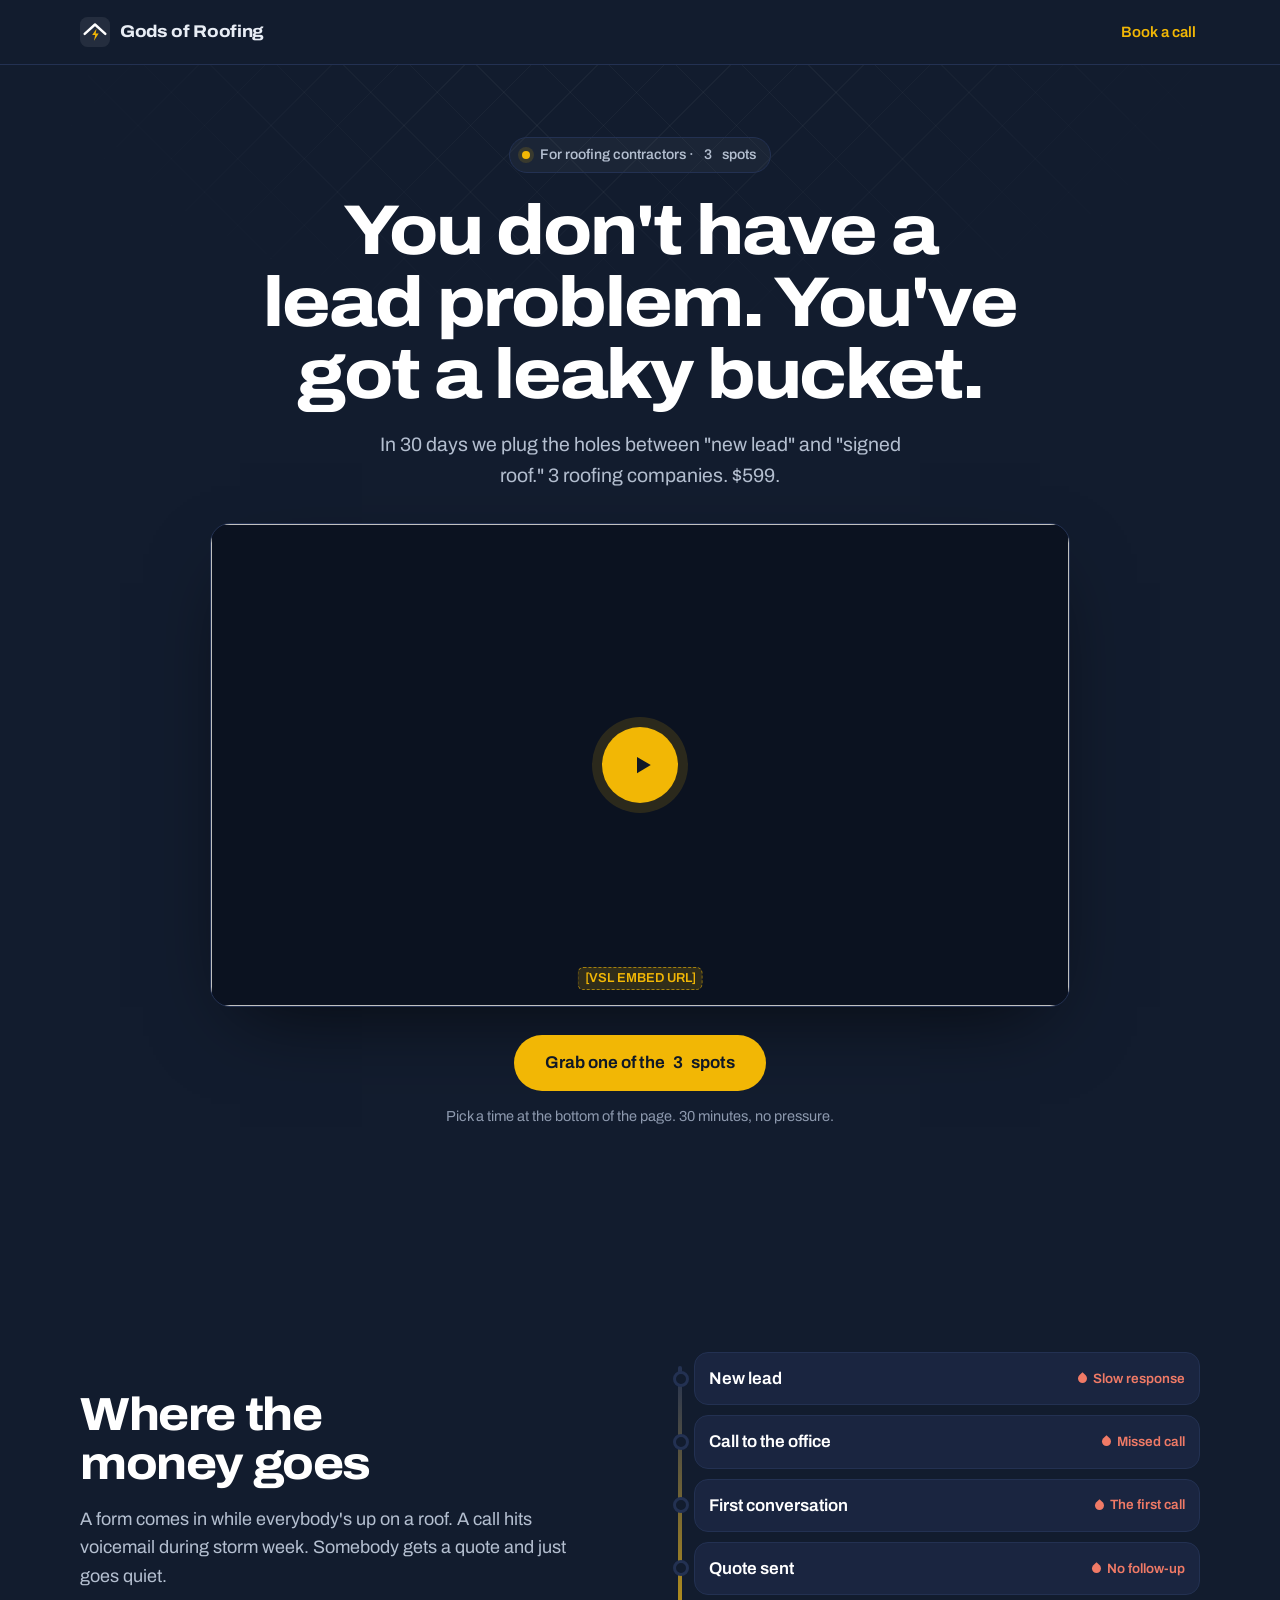
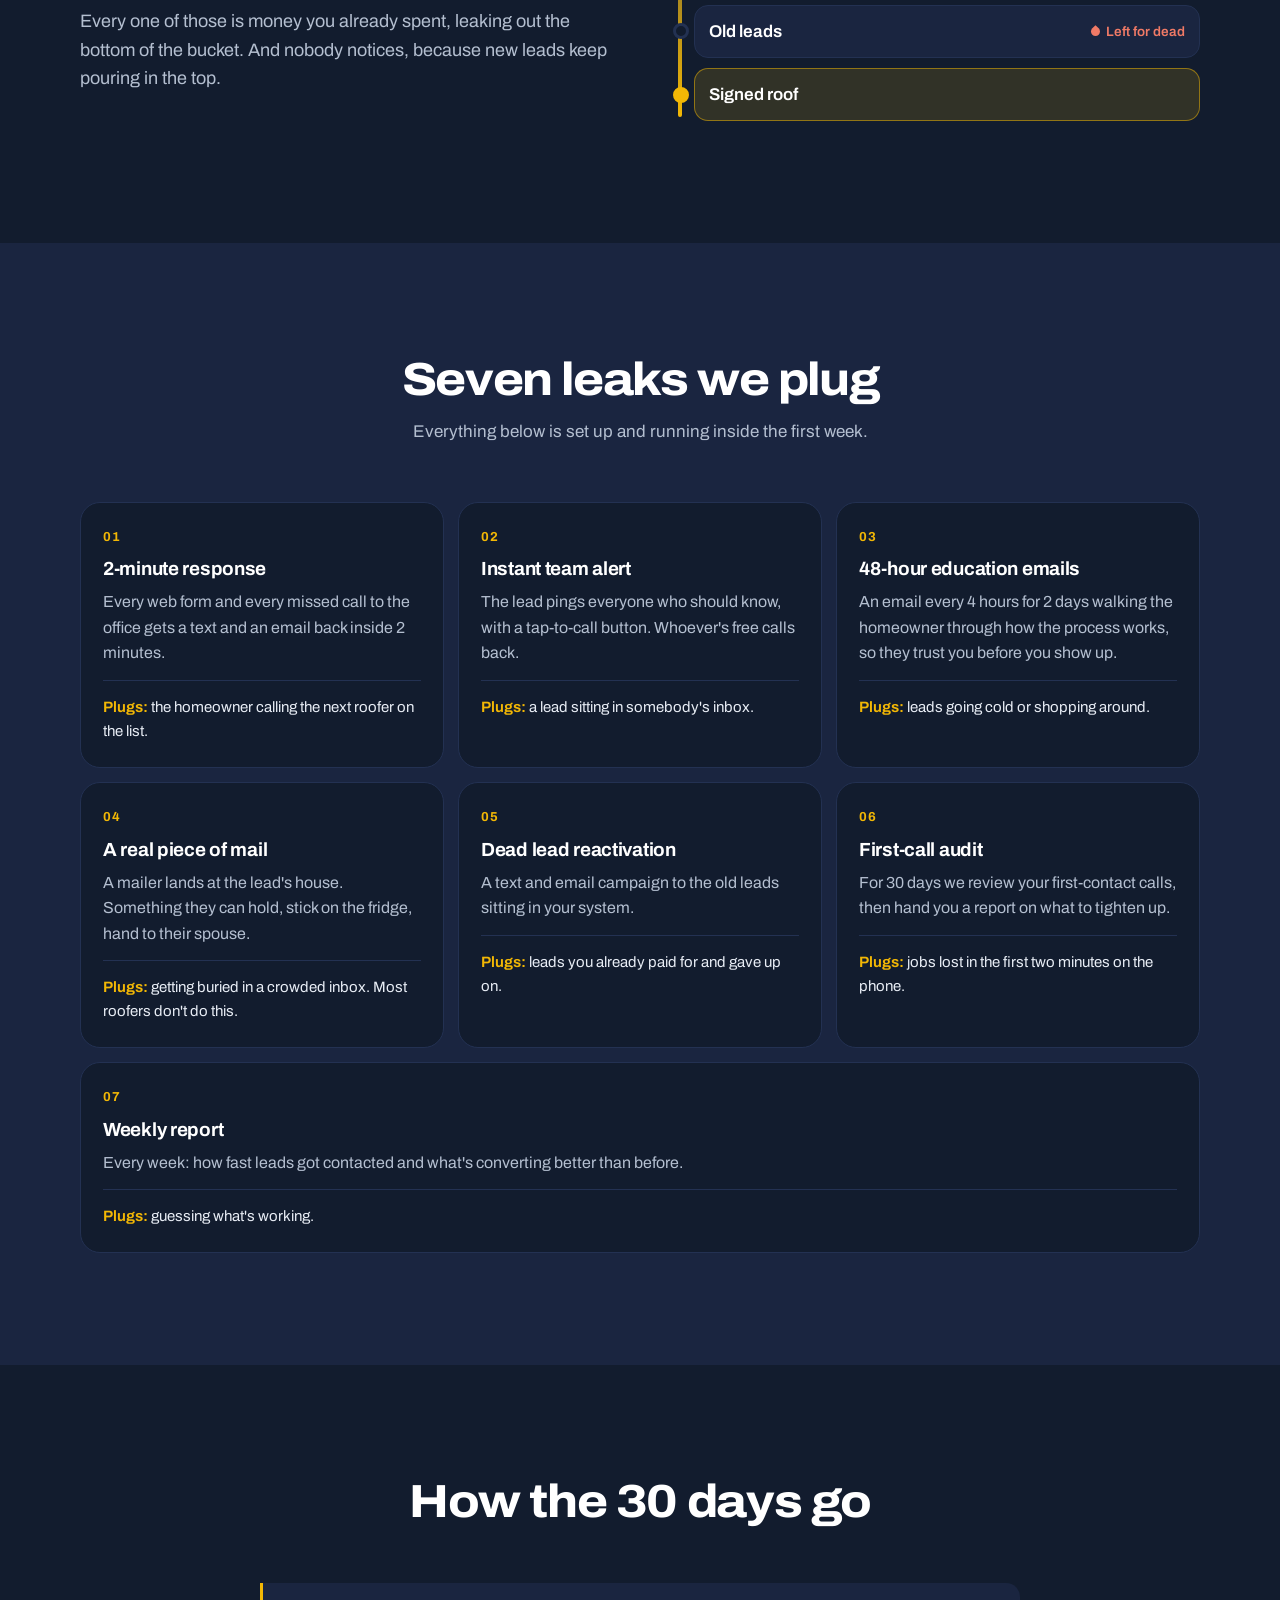
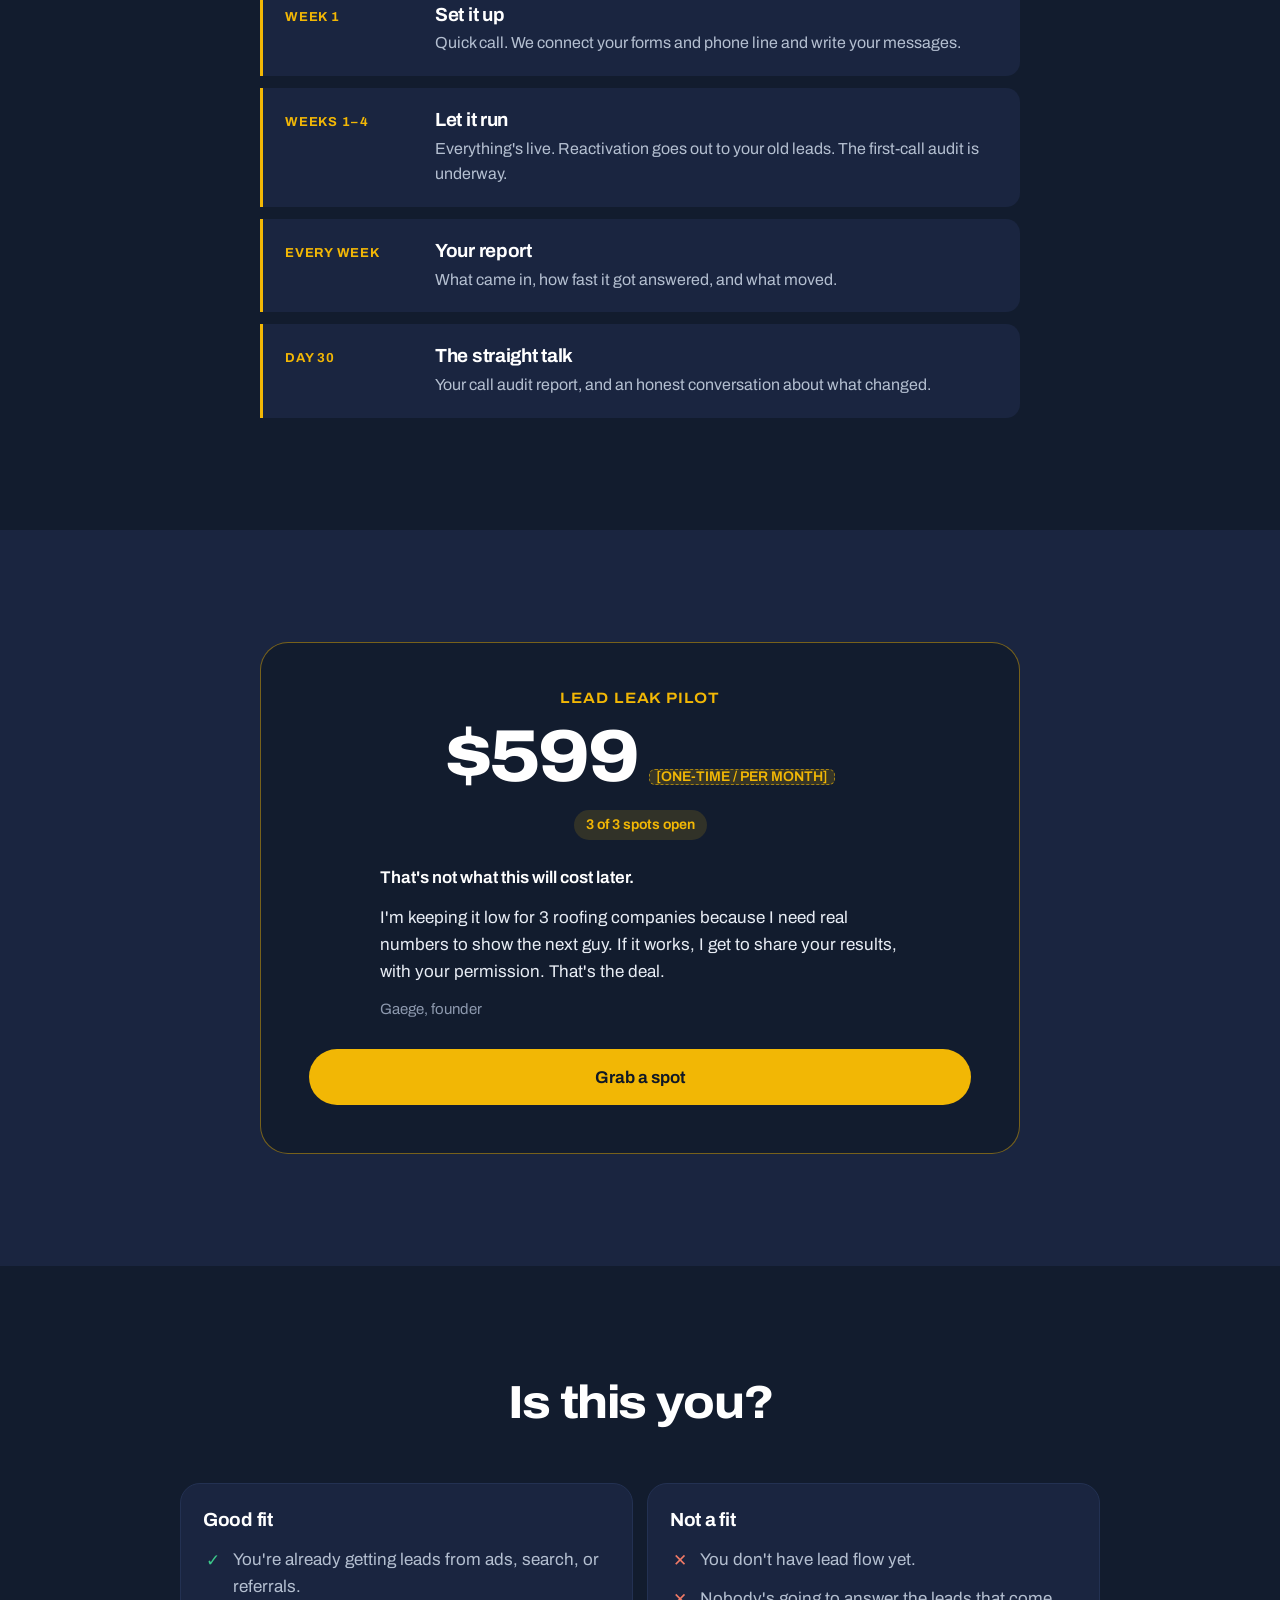
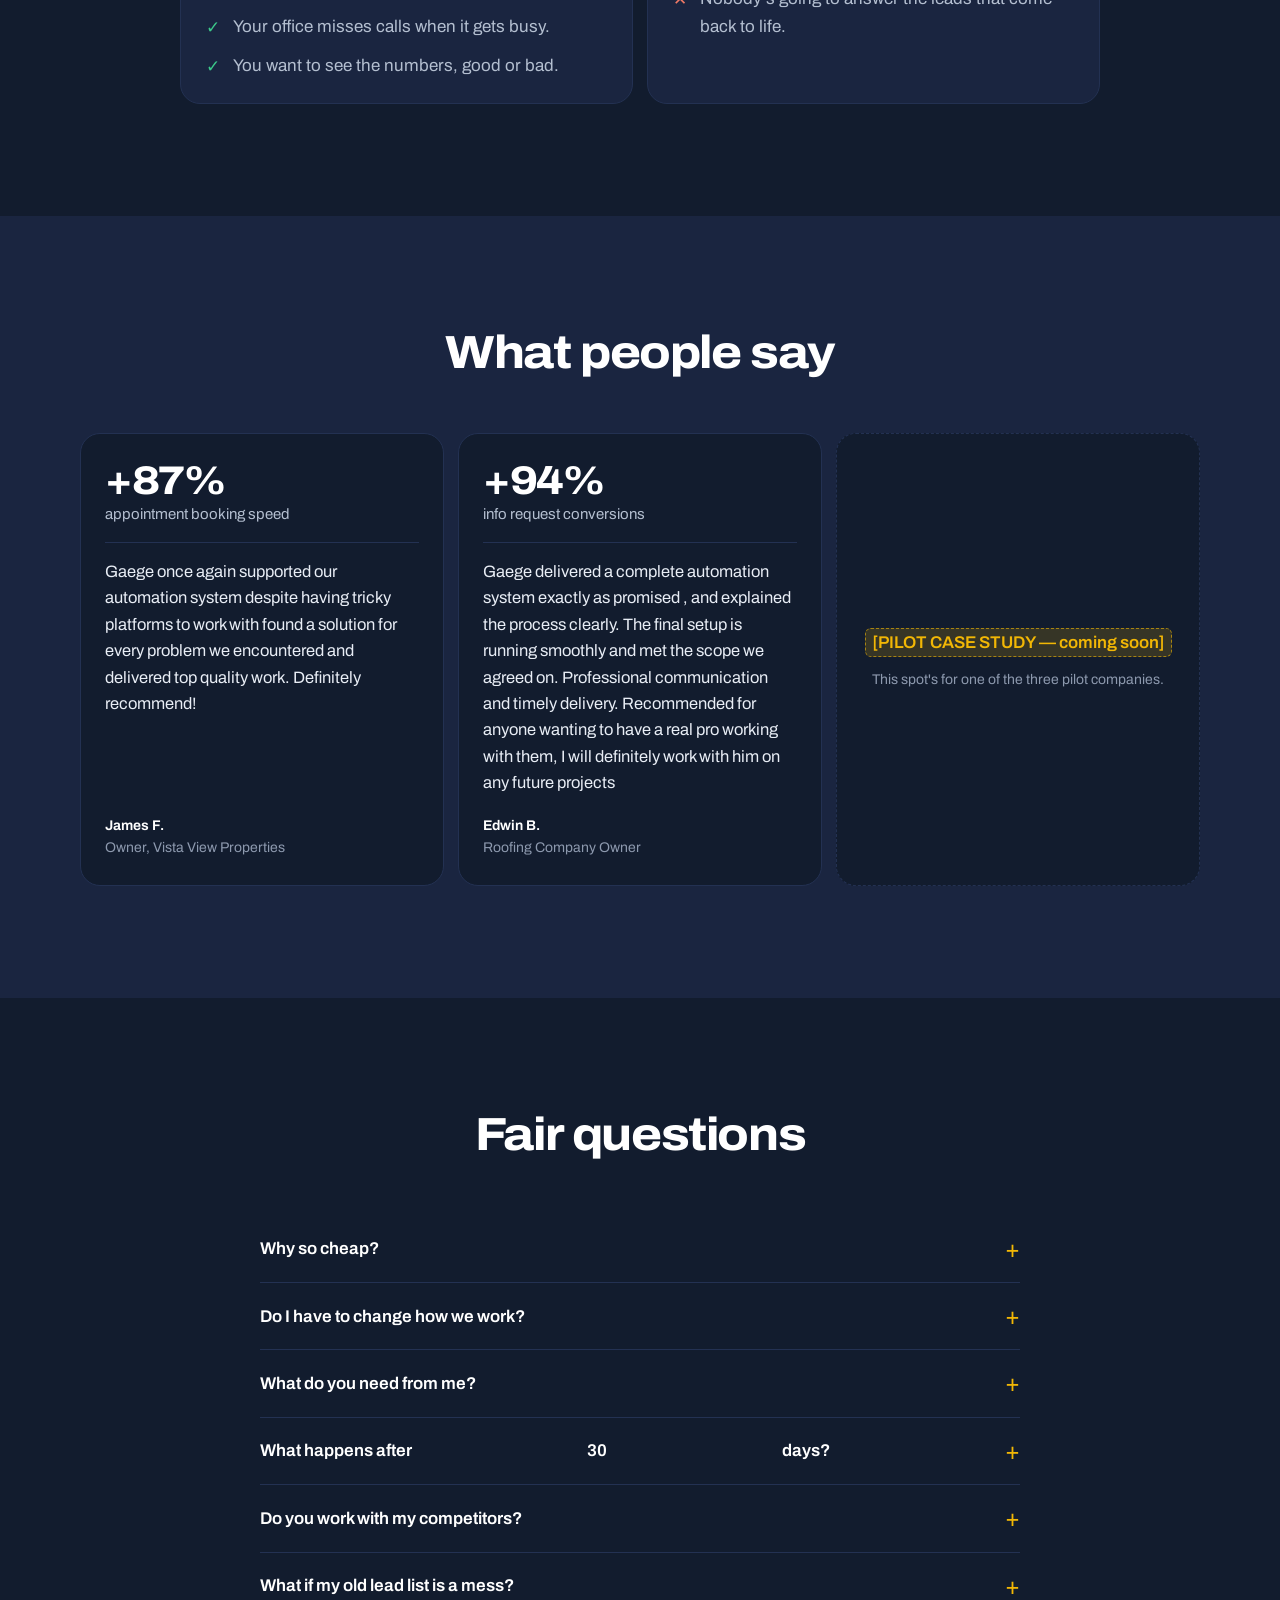
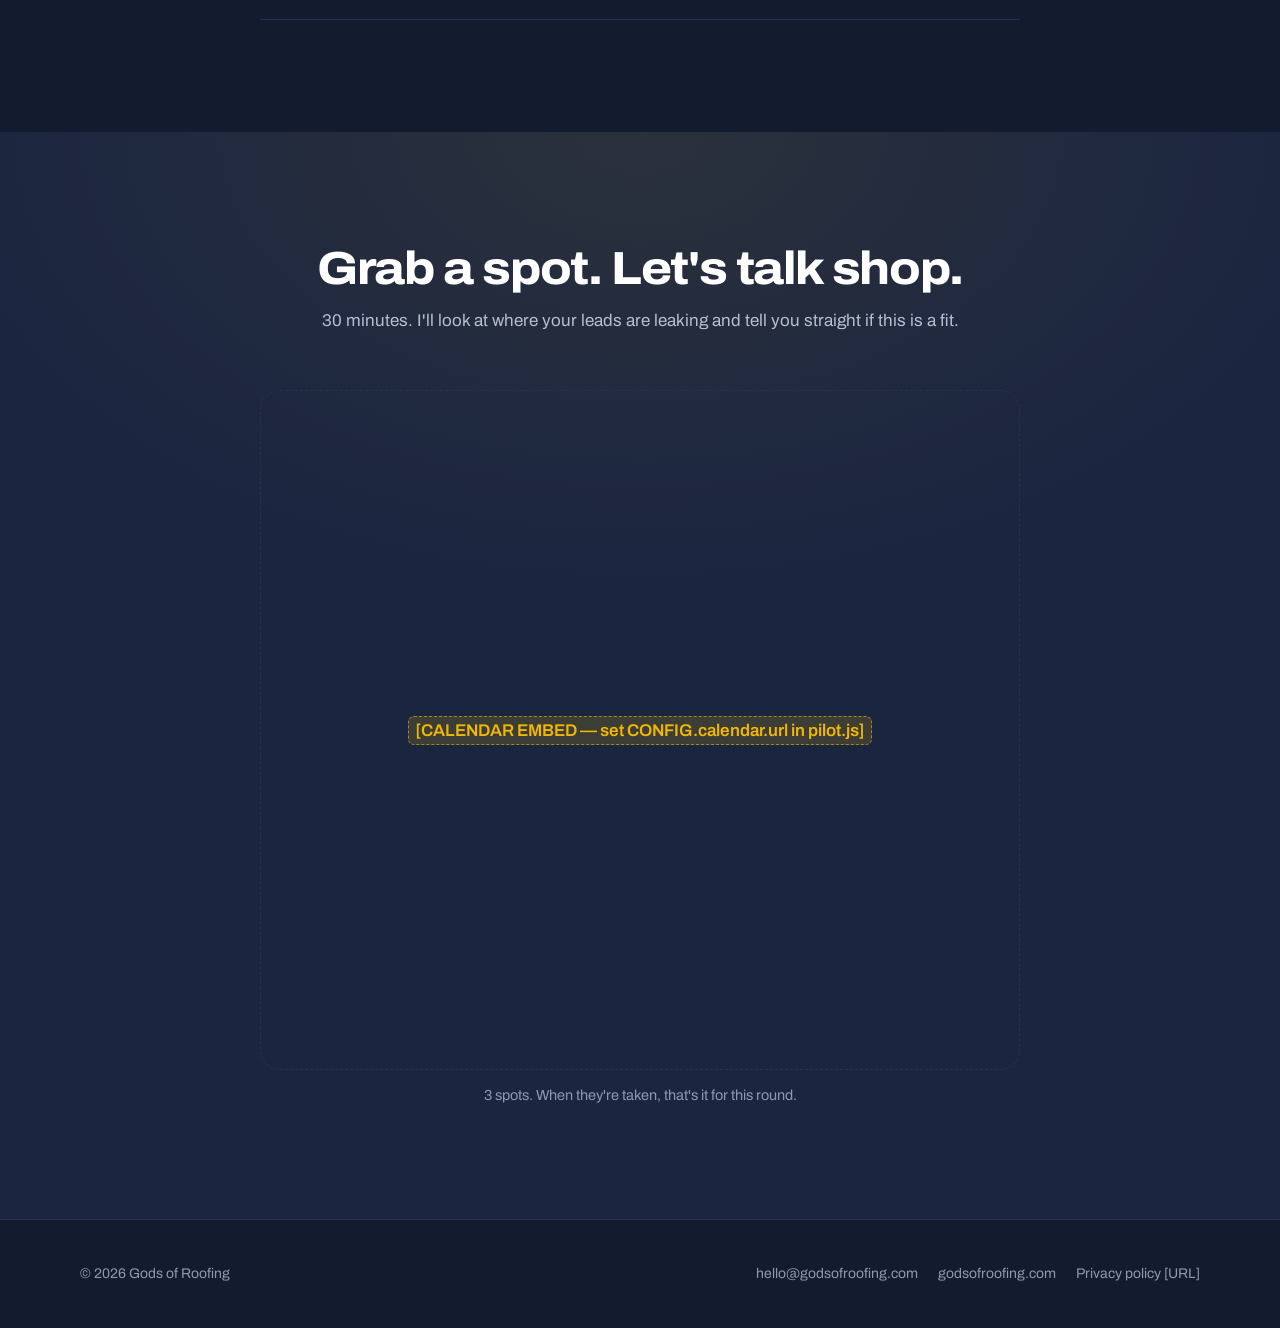
==== pilot/index.html @ d01645a9 "Add About section, hero intro video, and Lead Leak Pilot page - About section between Results and FA" ====
<!doctype html>
<html lang="en">

<head>
    <meta charset="utf-8">
    <meta name="viewport" content="width=device-width, initial-scale=1">

    <!-- ===================================================================
         EDITABLE VALUES live in pilot.js (CONFIG at the top of the file):
         offer name, price, price term, pilot length, spots, VSL, calendar,
         pixel and analytics IDs. Text below is the fallback shown before
         the script runs, so keep it roughly in sync if you change CONFIG.
         The <title> and meta tags can't be set from CONFIG for link
         previews (Facebook reads the raw HTML), so edit them here too.
         =================================================================== -->
    <title>Lead Leak Pilot | Gods of Roofing</title>
    <meta name="description"
        content="A 30-day pilot for three roofing companies: plug the leaks between new lead and signed roof. $599.">
    <!-- Ad landing page: kept out of search results. [CONFIRM noindex] -->
    <meta name="robots" content="noindex, follow">

    <meta property="og:title" content="Lead Leak Pilot | Gods of Roofing">
    <meta property="og:description"
        content="Plug the leaks between new lead and signed roof. Three roofing companies. $599.">
    <meta property="og:type" content="website">
    <meta property="og:url" content="https://godsofroofing.com/pilot/">
    <!-- [OG IMAGE URL] 1200x630, absolute URL -->
    <meta property="og:image" content="https://godsofroofing.com/pilot/og-image.jpg">
    <meta name="theme-color" content="#121C2E">

    <link rel="icon"
        href="data:image/svg+xml,%3Csvg xmlns='http://www.w3.org/2000/svg' viewBox='0 0 32 32'%3E%3Crect width='32' height='32' rx='8' fill='%23121C2E'/%3E%3Cpath d='M5 18 16 8l11 10' fill='none' stroke='%23fff' stroke-width='2.6' stroke-linecap='round' stroke-linejoin='round'/%3E%3Cpath d='M17.6 12.5 13 19.2h3.2l-1.3 6 5-7.6h-3.2z' fill='%23F2B705'/%3E%3C/svg%3E">
    <link rel="preconnect" href="https://fonts.googleapis.com">
    <link rel="preconnect" href="https://fonts.gstatic.com" crossorigin>
    <link href="https://fonts.googleapis.com/css2?family=Archivo:wdth,wght@62..125,100..900&display=swap"
        rel="stylesheet">
    <link rel="stylesheet" href="pilot.css">
    <script src="pilot.js" defer></script>
</head>

<body>
    <a class="skip-link" href="#main">Skip to content</a>

    <header class="topbar">
        <div class="wrap topbar-inner">
            <a class="brand" href="https://godsofroofing.com/" aria-label="Gods of Roofing home">
                <svg class="brand-mark" viewBox="0 0 32 32" aria-hidden="true">
                    <rect width="32" height="32" rx="8" fill="#FFFFFF" fill-opacity="0.08" />
                    <path d="M5 18 16 8l11 10" fill="none" stroke="#FFFFFF" stroke-width="2.6"
                        stroke-linecap="round" stroke-linejoin="round" />
                    <path d="M17.6 12.5 13 19.2h3.2l-1.3 6 5-7.6h-3.2z" fill="#F2B705" />
                </svg>
                <span>Gods of Roofing</span>
            </a>
            <a class="topbar-cta" href="#book" data-scroll-book>Book a call</a>
        </div>
    </header>

    <main id="main">

        <!-- ============ 1. HERO ============ -->
        <section class="hero">
            <div class="wrap hero-inner">
                <p class="eyebrow"><span class="dot" aria-hidden="true"></span>For roofing contractors · <span
                        data-cfg="spots">3</span> spots</p>

                <h1>You don't have a lead problem. You've got a leaky bucket.</h1>
                <!-- Alternate headlines:
                     <h1>Stop paying for leads that slip out the bottom.</h1>
                     <h1>Plug the leaks before you buy more leads.</h1> -->

                <p class="sub">In <span data-cfg="pilotLength">30</span> days we plug the holes between "new lead" and
                    "signed roof." <span data-cfg="spots">3</span> roofing companies. <span
                        data-cfg="price">$599</span>.</p>

                <!-- VSL: click-to-load. Nothing from the video host downloads until someone presses play.
                     Set CONFIG.vsl.embedUrl and CONFIG.vsl.poster in pilot.js. -->
                <div class="vsl" data-vsl>
                    <button class="vsl-play" type="button" data-vsl-play aria-label="Play the video">
                        <img class="vsl-poster" data-vsl-poster alt="" width="1280" height="720" hidden>
                        <span class="vsl-placeholder ph" data-vsl-missing>[VSL EMBED URL]</span>
                        <span class="vsl-btn" aria-hidden="true">
                            <svg viewBox="0 0 24 24">
                                <path d="M8 5.5v13l11-6.5z" fill="currentColor" />
                            </svg>
                        </span>
                    </button>
                </div>

                <a class="btn btn-primary btn-lg" href="#book" data-scroll-book>Grab one of the <span
                        data-cfg="spots">3</span> spots</a>
                <p class="note">Pick a time at the bottom of the page. 30 minutes, no pressure.</p>
            </div>
        </section>

        <!-- ============ 2. THE LEAK ============ -->
        <section class="section" aria-labelledby="leak-h">
            <div class="wrap leak">
                <div class="leak-copy">
                    <h2 id="leak-h">Where the money goes</h2>
                    <p>A form comes in while everybody's up on a roof. A call hits voicemail during storm week. Somebody
                        gets a quote and just goes quiet.</p>
                    <p>Every one of those is money you already spent, leaking out the bottom of the bucket. And nobody
                        notices, because new leads keep pouring in the top.</p>
                </div>

                <ol class="pipe" aria-label="Where leads leak out between first contact and a signed roof">
                    <li><b>New lead</b><span class="drip">Slow response</span></li>
                    <li><b>Call to the office</b><span class="drip">Missed call</span></li>
                    <li><b>First conversation</b><span class="drip">The first call</span></li>
                    <li><b>Quote sent</b><span class="drip">No follow-up</span></li>
                    <li><b>Old leads</b><span class="drip">Left for dead</span></li>
                    <li class="pipe-end"><b>Signed roof</b></li>
                </ol>
            </div>
        </section>

        <!-- ============ 3. WHAT'S INCLUDED ============ -->
        <section class="section section-alt" aria-labelledby="inc-h">
            <div class="wrap">
                <header class="head">
                    <h2 id="inc-h">Seven leaks we plug</h2>
                    <p>Everything below is set up and running inside the first week.</p>
                </header>

                <ul class="cards">
                    <li class="card">
                        <span class="card-num">01</span>
                        <h3>2-minute response</h3>
                        <p>Every web form and every missed call to the office gets a text and an email back inside 2
                            minutes.</p>
                        <p class="plug"><span>Plugs:</span> the homeowner calling the next roofer on the list.</p>
                    </li>
                    <li class="card">
                        <span class="card-num">02</span>
                        <h3>Instant team alert</h3>
                        <p>The lead pings everyone who should know, with a tap-to-call button. Whoever's free calls
                            back.</p>
                        <p class="plug"><span>Plugs:</span> a lead sitting in somebody's inbox.</p>
                    </li>
                    <li class="card">
                        <span class="card-num">03</span>
                        <h3>48-hour education emails</h3>
                        <p>An email every 4 hours for 2 days walking the homeowner through how the process works, so
                            they trust you before you show up.</p>
                        <p class="plug"><span>Plugs:</span> leads going cold or shopping around.</p>
                    </li>
                    <li class="card">
                        <span class="card-num">04</span>
                        <h3>A real piece of mail</h3>
                        <p>A mailer lands at the lead's house. Something they can hold, stick on the fridge, hand to
                            their spouse.</p>
                        <p class="plug"><span>Plugs:</span> getting buried in a crowded inbox. Most roofers don't do
                            this.</p>
                    </li>
                    <li class="card">
                        <span class="card-num">05</span>
                        <h3>Dead lead reactivation</h3>
                        <p>A text and email campaign to the old leads sitting in your system.</p>
                        <p class="plug"><span>Plugs:</span> leads you already paid for and gave up on.</p>
                    </li>
                    <li class="card">
                        <span class="card-num">06</span>
                        <h3>First-call audit</h3>
                        <p>For 30 days we review your first-contact calls, then hand you a report on what to tighten
                            up.</p>
                        <p class="plug"><span>Plugs:</span> jobs lost in the first two minutes on the phone.</p>
                    </li>
                    <li class="card">
                        <span class="card-num">07</span>
                        <h3>Weekly report</h3>
                        <p>Every week: how fast leads got contacted and what's converting better than before.</p>
                        <p class="plug"><span>Plugs:</span> guessing what's working.</p>
                    </li>
                </ul>
            </div>
        </section>

        <!-- ============ 4. HOW IT WORKS ============ -->
        <!-- [CONFIRM or adjust these steps] -->
        <section class="section" aria-labelledby="how-h">
            <div class="wrap narrow">
                <header class="head">
                    <h2 id="how-h">How the <span data-cfg="pilotLength">30</span> days go</h2>
                </header>
                <ol class="timeline">
                    <li>
                        <span class="when">Week 1</span>
                        <div>
                            <h3>Set it up</h3>
                            <p>Quick call. We connect your forms and phone line and write your messages.</p>
                        </div>
                    </li>
                    <li>
                        <span class="when">Weeks 1–4</span>
                        <div>
                            <h3>Let it run</h3>
                            <p>Everything's live. Reactivation goes out to your old leads. The first-call audit is
                                underway.</p>
                        </div>
                    </li>
                    <li>
                        <span class="when">Every week</span>
                        <div>
                            <h3>Your report</h3>
                            <p>What came in, how fast it got answered, and what moved.</p>
                        </div>
                    </li>
                    <li>
                        <span class="when">Day <span data-cfg="pilotLength">30</span></span>
                        <div>
                            <h3>The straight talk</h3>
                            <p>Your call audit report, and an honest conversation about what changed.</p>
                        </div>
                    </li>
                </ol>
            </div>
        </section>

        <!-- ============ 5. PRICE ============ -->
        <section class="section section-alt" aria-labelledby="price-h">
            <div class="wrap narrow">
                <div class="price-card">
                    <h2 id="price-h" class="price-label" data-cfg="offerName">Lead Leak Pilot</h2>
                    <p class="price"><span data-cfg="price">$599</span> <span class="price-term ph"
                            data-cfg="priceTerm">[ONE-TIME / PER MONTH]</span></p>
                    <p class="spots"><span data-cfg="spotsRemaining">3</span> of <span data-cfg="spots">3</span> spots
                        open</p>
                    <div class="price-copy">
                        <p>That's not what this will cost later.</p>
                        <p>I'm keeping it low for <span data-cfg="spots">3</span> roofing companies because I need real
                            numbers to show the next guy. If it works, I get to share your results, with your
                            permission. That's the deal.</p>
                        <p class="sig">Gaege, founder</p>
                    </div>
                    <a class="btn btn-primary btn-lg btn-block" href="#book" data-scroll-book>Grab a spot</a>
                </div>
            </div>
        </section>

        <!-- ============ 6. FIT ============ -->
        <section class="section" aria-labelledby="fit-h">
            <div class="wrap">
                <header class="head">
                    <h2 id="fit-h">Is this you?</h2>
                </header>
                <div class="fit">
                    <div class="fit-col fit-yes">
                        <h3>Good fit</h3>
                        <ul>
                            <li>You're already getting leads from ads, search, or referrals.</li>
                            <li>Your office misses calls when it gets busy.</li>
                            <li>You want to see the numbers, good or bad.</li>
                        </ul>
                    </div>
                    <div class="fit-col fit-no">
                        <h3>Not a fit</h3>
                        <ul>
                            <li>You don't have lead flow yet.</li>
                            <li>Nobody's going to answer the leads that come back to life.</li>
                        </ul>
                    </div>
                </div>
            </div>
        </section>

        <!-- ============ 7. PROOF ============ -->
        <!-- Testimonials copied word for word from godsofroofing.com. Don't edit the wording. -->
        <section class="section section-alt" aria-labelledby="proof-h">
            <div class="wrap">
                <header class="head">
                    <h2 id="proof-h">What people say</h2>
                </header>
                <div class="proof">
                    <figure class="quote">
                        <p class="quote-stat"><b>+87%</b> appointment booking speed</p>
                        <blockquote>Gaege once again supported our automation system despite having tricky platforms
                            to work with found a solution for every problem we encountered and delivered top quality
                            work. Definitely recommend!</blockquote>
                        <figcaption><b>James F.</b> Owner, Vista View Properties</figcaption>
                    </figure>
                    <figure class="quote">
                        <p class="quote-stat"><b>+94%</b> info request conversions</p>
                        <blockquote>Gaege delivered a complete automation system exactly as promised , and explained
                            the process clearly. The final setup is running smoothly and met the scope we agreed on.
                            Professional communication and timely delivery. Recommended for anyone wanting to have a
                            real pro working with them, I will definitely work with him on any future projects
                        </blockquote>
                        <figcaption><b>Edwin B.</b> Roofing Company Owner</figcaption>
                    </figure>
                    <figure class="quote quote-empty">
                        <p class="ph">[PILOT CASE STUDY — coming soon]</p>
                        <p class="quote-empty-note">This spot's for one of the three pilot companies.</p>
                    </figure>
                </div>
            </div>
        </section>

        <!-- ============ 8. GUARANTEE ============ -->
        <!-- [GUARANTEE — Gaege to decide whether to offer one, e.g. a refund condition.
             Uncomment once confirmed.]
        <section class="section" aria-labelledby="guarantee-h">
            <div class="wrap narrow">
                <div class="guarantee">
                    <h2 id="guarantee-h">[GUARANTEE HEADLINE]</h2>
                    <p>[GUARANTEE TERMS]</p>
                </div>
            </div>
        </section>
        -->

        <!-- ============ 9. FAQ ============ -->
        <section class="section" aria-labelledby="faq-h">
            <div class="wrap narrow">
                <header class="head">
                    <h2 id="faq-h">Fair questions</h2>
                </header>
                <div class="faq">
                    <details name="faq">
                        <summary>Why so cheap?</summary>
                        <p>Because I'm building case studies. <span data-cfg="price">$599</span> covers the setup. In
                            exchange, I get to share your results, with your permission, so the next roofer can see
                            real numbers instead of promises.</p>
                    </details>
                    <details name="faq">
                        <summary>Do I have to change how we work?</summary>
                        <p>No. Your team just answers the leads that show up.</p>
                    </details>
                    <details name="faq">
                        <summary>What do you need from me?</summary>
                        <p>Access to your web forms and phone setup, a list of your past leads, and someone who'll
                            answer the leads that get booked. <span class="ph">[CONFIRM]</span></p>
                    </details>
                    <details name="faq">
                        <summary>What happens after <span data-cfg="pilotLength">30</span> days?</summary>
                        <p class="ph">[CONFIRM: keep going at regular pricing, or walk away with everything learned.]
                        </p>
                    </details>
                    <details name="faq">
                        <summary>Do you work with my competitors?</summary>
                        <p>Spots are limited per area, so I'm not working both sides of the same street. <span
                                class="ph">[CONFIRM]</span></p>
                    </details>
                    <details name="faq">
                        <summary>What if my old lead list is a mess?</summary>
                        <p>That's normal. We'll clean it up.</p>
                    </details>
                </div>
            </div>
        </section>

        <!-- ============ 10. BOOKING ============ -->
        <section class="section section-book" id="book" aria-labelledby="book-h">
            <div class="wrap narrow">
                <header class="head">
                    <h2 id="book-h">Grab a spot. Let's talk shop.</h2>
                    <p>30 minutes. I'll look at where your leads are leaking and tell you straight if this is a fit.</p>
                </header>

                <!-- Calendar loads when this area gets close to the screen. Set CONFIG.calendar in pilot.js. -->
                <div class="calendar" data-calendar>
                    <p class="calendar-placeholder ph" data-calendar-missing>[CALENDAR EMBED — set CONFIG.calendar.url
                        in pilot.js]</p>
                </div>
                <p class="calendar-fallback">Calendar not loading? <a data-calendar-link href="#" target="_blank"
                        rel="noopener">Open it in a new tab</a> or email <a
                        href="mailto:hello@godsofroofing.com">hello@godsofroofing.com</a>.</p>

                <p class="note note-center"><span data-cfg="spots">3</span> spots. When they're taken, that's it for
                    this round.</p>
            </div>
        </section>
    </main>

    <!-- ============ 11. FOOTER ============ -->
    <footer class="footer">
        <div class="wrap footer-inner">
            <p>&copy; <span data-year>2026</span> Gods of Roofing</p>
            <nav aria-label="Footer">
                <a href="mailto:hello@godsofroofing.com">hello@godsofroofing.com</a>
                <a href="https://godsofroofing.com/">godsofroofing.com</a>
                <a href="#" data-privacy-link>Privacy policy</a>
            </nav>
        </div>
    </footer>

    <!-- Sticky CTA (phones only). Hides once the calendar is on screen. -->
    <div class="sticky-cta" data-sticky-cta>
        <a class="btn btn-primary btn-block" href="#book" data-scroll-book>Grab a spot · <span
                data-cfg="price">$599</span></a>
    </div>
</body>

</html>
---- pilot/pilot.css ----
/* =========================================================
   Gods of Roofing — Lead Leak Pilot landing page
   Mobile-first. Same tokens, type and gold accent as the main site,
   on a dark navy base.
   ========================================================= */

:root {
    --storm: #121C2E;
    /* page base */
    --storm-2: #1A2540;
    /* raised surfaces */
    --storm-3: #233152;
    /* borders on dark */
    --text: #E8EDF5;
    /* body text on dark */
    --text-2: #B4BFD0;
    /* secondary text on dark */
    --muted: #8D99AE;
    --white: #FFFFFF;
    --ink: #101826;
    --gold: #F2B705;
    --gold-hover: #FFC61A;
    --gold-soft: rgba(242, 183, 5, 0.14);
    --green: #3CC98A;
    --red: #F07A66;
    --focus: #7FB0FF;

    --font: "Archivo", ui-sans-serif, system-ui, -apple-system, "Segoe UI", sans-serif;
    --r-xl: 28px;
    --r-lg: 20px;
    --r-md: 14px;
    --wrap: 1120px;
    --section-y: clamp(64px, 10vw, 112px);
    --sticky-h: 76px;
}

*,
*::before,
*::after {
    box-sizing: border-box;
}

* {
    margin: 0;
}

html {
    scroll-behavior: smooth;
    -webkit-text-size-adjust: 100%;
}

body {
    background: var(--storm);
    color: var(--text);
    font-family: var(--font);
    font-size: 17px;
    line-height: 1.6;
    -webkit-font-smoothing: antialiased;
    /* room for the sticky CTA on phones */
    padding-bottom: var(--sticky-h);
}

img,
svg {
    display: block;
    max-width: 100%;
}

a {
    color: inherit;
}

:focus-visible {
    outline: 3px solid var(--focus);
    outline-offset: 3px;
}

.skip-link {
    position: absolute;
    left: 16px;
    top: -60px;
    z-index: 100;
    padding: 10px 16px;
    border-radius: 10px;
    background: var(--gold);
    color: var(--ink);
    font-weight: 600;
}

.skip-link:focus {
    top: 12px;
}

.visually-hidden {
    position: absolute;
    width: 1px;
    height: 1px;
    overflow: hidden;
    clip: rect(0 0 0 0);
    white-space: nowrap;
}

.wrap {
    width: min(100% - 32px, var(--wrap));
    margin-inline: auto;
}

.narrow {
    max-width: 760px;
}

/* Placeholders: obvious on purpose. Remove the class once real content is in. */
.ph {
    background: rgba(242, 183, 5, 0.16);
    color: var(--gold);
    border: 1px dashed rgba(242, 183, 5, 0.6);
    border-radius: 6px;
    padding: 0 6px;
    font-weight: 600;
}

/* ---------- Buttons ---------- */
.btn {
    display: inline-flex;
    align-items: center;
    justify-content: center;
    gap: 8px;
    min-height: 48px;
    padding: 0 24px;
    border-radius: 999px;
    border: 1px solid transparent;
    font-weight: 650;
    font-size: 16px;
    text-decoration: none;
    text-align: center;
    transition: background-color .18s ease, transform .18s ease;
}

.btn:active {
    transform: translateY(1px);
}

.btn-lg {
    min-height: 56px;
    padding: 0 30px;
    font-size: 17px;
}

.btn-block {
    width: 100%;
}

.btn-primary {
    background: var(--gold);
    color: var(--ink);
}

.btn-primary:hover {
    background: var(--gold-hover);
}

/* ---------- Top bar ---------- */
.topbar {
    border-bottom: 1px solid var(--storm-3);
}

.topbar-inner {
    display: flex;
    align-items: center;
    justify-content: space-between;
    min-height: 64px;
}

.brand {
    display: inline-flex;
    align-items: center;
    gap: 10px;
    font-weight: 750;
    font-stretch: 110%;
    letter-spacing: -0.02em;
    text-decoration: none;
}

.brand-mark {
    width: 30px;
    height: 30px;
}

.topbar-cta {
    display: inline-flex;
    align-items: center;
    min-height: 44px;
    padding: 0 4px;
    color: var(--gold);
    font-weight: 600;
    font-size: 15px;
    text-decoration: none;
}

.topbar-cta:hover {
    text-decoration: underline;
}

/* ---------- Sections ---------- */
.section {
    padding: var(--section-y) 0;
}

.section-alt {
    background: var(--storm-2);
}

.head {
    max-width: 680px;
    margin: 0 auto clamp(32px, 5vw, 56px);
    text-align: center;
}

h1,
h2 {
    font-weight: 760;
    font-stretch: 110%;
    letter-spacing: -0.03em;
    line-height: 1.06;
    text-wrap: balance;
    color: var(--white);
}

h2 {
    font-size: clamp(1.9rem, 5.5vw, 2.9rem);
}

.head p {
    margin-top: 14px;
    color: var(--text-2);
}

h3 {
    font-size: 19px;
    font-weight: 680;
    letter-spacing: -0.015em;
    line-height: 1.25;
    color: var(--white);
}

/* ---------- Hero ---------- */
.hero {
    position: relative;
    padding: clamp(36px, 7vw, 72px) 0 var(--section-y);
    overflow: hidden;
}

.hero::before {
    /* faint roof lines, echoing the main site's hero */
    content: "";
    position: absolute;
    inset: 0 0 auto 0;
    height: 520px;
    background:
        repeating-linear-gradient(135deg, transparent 0 46px, rgba(255, 255, 255, 0.035) 46px 47px),
        repeating-linear-gradient(45deg, transparent 0 46px, rgba(255, 255, 255, 0.035) 46px 47px);
    -webkit-mask-image: radial-gradient(ellipse 70% 80% at 50% 0%, #000 20%, transparent 70%);
    mask-image: radial-gradient(ellipse 70% 80% at 50% 0%, #000 20%, transparent 70%);
    pointer-events: none;
}

.hero-inner {
    position: relative;
    display: flex;
    flex-direction: column;
    align-items: center;
    text-align: center;
}

.eyebrow {
    display: inline-flex;
    align-items: center;
    gap: 10px;
    padding: 6px 14px 6px 12px;
    border: 1px solid var(--storm-3);
    border-radius: 999px;
    background: rgba(255, 255, 255, 0.04);
    font-size: 14px;
    font-weight: 550;
    color: var(--text-2);
}

.dot {
    width: 8px;
    height: 8px;
    border-radius: 50%;
    background: var(--gold);
    box-shadow: 0 0 0 4px var(--gold-soft);
}

.hero h1 {
    margin-top: 22px;
    max-width: 16ch;
    font-size: clamp(2.3rem, 9vw, 4.4rem);
    font-weight: 780;
    font-stretch: 112%;
    line-height: 1.02;
}

.sub {
    margin-top: 18px;
    max-width: 560px;
    font-size: clamp(17px, 2.4vw, 19.5px);
    color: var(--text-2);
}

.note {
    margin-top: 14px;
    font-size: 14.5px;
    color: var(--muted);
}

.note-center {
    text-align: center;
}

/* ---------- VSL ---------- */
.vsl {
    width: 100%;
    max-width: 860px;
    margin: 32px 0 28px;
    aspect-ratio: 16 / 9;
    border-radius: var(--r-lg);
    overflow: hidden;
    background: #0B1220;
    border: 1px solid var(--storm-3);
    box-shadow: 0 30px 80px -30px rgba(0, 0, 0, 0.7);
}

.vsl-play,
.vsl iframe {
    position: relative;
    display: block;
    width: 100%;
    height: 100%;
    border: 0;
    padding: 0;
    background: none;
    color: inherit;
    font: inherit;
    cursor: pointer;
}

.vsl-poster {
    position: absolute;
    inset: 0;
    width: 100%;
    height: 100%;
    object-fit: cover;
}

.vsl-placeholder {
    position: absolute;
    left: 50%;
    bottom: 16px;
    transform: translateX(-50%);
    font-size: 13px;
    white-space: nowrap;
}

.vsl-btn {
    position: absolute;
    left: 50%;
    top: 50%;
    display: grid;
    place-items: center;
    width: 76px;
    height: 76px;
    margin: -38px 0 0 -38px;
    border-radius: 50%;
    background: var(--gold);
    color: var(--ink);
    box-shadow: 0 0 0 10px var(--gold-soft);
    transition: transform .18s ease;
}

.vsl-btn svg {
    width: 30px;
    height: 30px;
    margin-left: 4px;
}

.vsl-play:hover .vsl-btn {
    transform: scale(1.06);
}

/* ---------- The leak ---------- */
.leak {
    display: grid;
    gap: 40px;
}

.leak-copy p {
    margin-top: 16px;
    font-size: 18px;
    color: var(--text-2);
}

.leak-copy h2 {
    text-align: left;
}

.pipe {
    list-style: none;
    padding: 0 0 0 22px;
    position: relative;
}

.pipe::before {
    /* the pipe itself */
    content: "";
    position: absolute;
    left: 6px;
    top: 14px;
    bottom: 14px;
    width: 4px;
    border-radius: 4px;
    background: linear-gradient(to bottom, var(--storm-3), var(--gold));
}

.pipe li {
    position: relative;
    display: flex;
    align-items: center;
    justify-content: space-between;
    gap: 12px;
    flex-wrap: wrap;
    padding: 12px 14px;
    margin-bottom: 10px;
    border: 1px solid var(--storm-3);
    border-radius: var(--r-md);
    background: var(--storm-2);
}

.pipe li::before {
    /* joint on the pipe */
    content: "";
    position: absolute;
    left: -22px;
    top: 50%;
    width: 16px;
    height: 16px;
    margin-top: -8px;
    border-radius: 50%;
    background: var(--storm);
    border: 3px solid var(--storm-3);
}

.pipe b {
    font-weight: 620;
    color: var(--white);
}

.drip {
    display: inline-flex;
    align-items: center;
    gap: 6px;
    font-size: 13.5px;
    font-weight: 600;
    color: var(--red);
}

.drip::before {
    /* a drop */
    content: "";
    width: 9px;
    height: 9px;
    border-radius: 0 50% 50% 50%;
    transform: rotate(45deg);
    background: currentColor;
}

.pipe .pipe-end {
    border-color: rgba(242, 183, 5, 0.5);
    background: var(--gold-soft);
}

.pipe .pipe-end::before {
    border-color: var(--gold);
    background: var(--gold);
}

/* ---------- Cards ---------- */
.cards {
    list-style: none;
    padding: 0;
    display: grid;
    gap: 14px;
}

.card {
    padding: 24px 22px;
    border: 1px solid var(--storm-3);
    border-radius: var(--r-lg);
    background: var(--storm);
}

.card-num {
    display: block;
    margin-bottom: 10px;
    font-size: 13px;
    font-weight: 700;
    letter-spacing: 0.08em;
    color: var(--gold);
}

.card p {
    margin-top: 8px;
    font-size: 16px;
    color: var(--text-2);
}

.card .plug {
    margin-top: 14px;
    padding-top: 14px;
    border-top: 1px solid var(--storm-3);
    font-size: 15px;
    color: var(--text);
}

.plug span {
    color: var(--gold);
    font-weight: 650;
}

/* ---------- Timeline ---------- */
.timeline {
    list-style: none;
    padding: 0;
    display: grid;
    gap: 12px;
}

.timeline li {
    display: grid;
    gap: 6px;
    padding: 20px 22px;
    border-left: 3px solid var(--gold);
    border-radius: 0 var(--r-md) var(--r-md) 0;
    background: var(--storm-2);
}

.when {
    font-size: 13px;
    font-weight: 700;
    letter-spacing: 0.06em;
    text-transform: uppercase;
    color: var(--gold);
}

.timeline p {
    margin-top: 4px;
    font-size: 16px;
    color: var(--text-2);
}

/* ---------- Price ---------- */
.price-card {
    padding: clamp(28px, 6vw, 48px);
    border: 1px solid rgba(242, 183, 5, 0.45);
    border-radius: var(--r-xl);
    background: var(--storm);
    text-align: center;
}

.price-label {
    margin-bottom: 14px;
    font-size: 15px;
    font-weight: 650;
    letter-spacing: 0.06em;
    text-transform: uppercase;
    color: var(--gold);
}

.price {
    display: flex;
    flex-wrap: wrap;
    align-items: baseline;
    justify-content: center;
    gap: 4px 12px;
    font-size: clamp(3rem, 14vw, 4.6rem);
    font-weight: 800;
    font-stretch: 112%;
    letter-spacing: -0.04em;
    line-height: 1;
    color: var(--white);
}

.price-term {
    font-size: 14px;
    letter-spacing: 0;
    font-stretch: 100%;
}

.spots {
    display: inline-block;
    margin-top: 16px;
    padding: 4px 12px;
    border-radius: 999px;
    background: var(--gold-soft);
    color: var(--gold);
    font-size: 14px;
    font-weight: 650;
}

.price-copy {
    margin: 24px auto 28px;
    max-width: 520px;
    text-align: left;
}

.price-copy p+p {
    margin-top: 12px;
}

.price-copy p:first-child {
    color: var(--white);
    font-weight: 620;
}

.price-copy .sig {
    color: var(--muted);
    font-size: 15px;
}

/* ---------- Fit ---------- */
.fit {
    display: grid;
    gap: 14px;
    max-width: 920px;
    margin-inline: auto;
}

.fit-col {
    padding: 24px 22px;
    border: 1px solid var(--storm-3);
    border-radius: var(--r-lg);
    background: var(--storm-2);
}

.fit-col ul {
    list-style: none;
    padding: 0;
    margin-top: 14px;
    display: grid;
    gap: 12px;
}

.fit-col li {
    position: relative;
    padding-left: 30px;
    color: var(--text-2);
}

.fit-col li::before {
    position: absolute;
    left: 0;
    top: 1px;
    width: 20px;
    font-weight: 800;
    text-align: center;
}

.fit-yes li::before {
    content: "✓";
    color: var(--green);
}

.fit-no li::before {
    content: "✕";
    color: var(--red);
}

/* ---------- Proof ---------- */
.proof {
    display: grid;
    gap: 14px;
}

.quote {
    display: flex;
    flex-direction: column;
    padding: 26px 24px;
    border: 1px solid var(--storm-3);
    border-radius: var(--r-lg);
    background: var(--storm);
}

.quote-stat {
    padding-bottom: 16px;
    border-bottom: 1px solid var(--storm-3);
    color: var(--text-2);
    font-size: 15px;
}

.quote-stat b {
    display: block;
    font-size: 40px;
    font-weight: 780;
    font-stretch: 112%;
    letter-spacing: -0.035em;
    line-height: 1.05;
    color: var(--white);
}

.quote blockquote {
    flex: 1;
    margin-top: 16px;
    font-size: 16.5px;
    color: var(--text);
}

.quote figcaption {
    margin-top: 18px;
    font-size: 14px;
    color: var(--muted);
}

.quote figcaption b {
    display: block;
    color: var(--white);
    font-weight: 650;
}

.quote-empty {
    justify-content: center;
    align-items: center;
    text-align: center;
    border-style: dashed;
    min-height: 200px;
}

.quote-empty-note {
    margin-top: 12px;
    font-size: 14px;
    color: var(--muted);
}

/* ---------- FAQ ---------- */
.faq details {
    border-bottom: 1px solid var(--storm-3);
}

.faq summary {
    display: flex;
    align-items: center;
    justify-content: space-between;
    gap: 16px;
    min-height: 60px;
    padding: 14px 0;
    font-weight: 620;
    color: var(--white);
    cursor: pointer;
    list-style: none;
}

.faq summary::-webkit-details-marker {
    display: none;
}

.faq summary::after {
    content: "+";
    flex: none;
    font-size: 24px;
    font-weight: 400;
    color: var(--gold);
    transition: transform .2s ease;
}

.faq details[open] summary::after {
    transform: rotate(45deg);
}

.faq details p {
    padding-bottom: 20px;
    color: var(--text-2);
}

/* ---------- Booking ---------- */
.section-book {
    background:
        radial-gradient(ellipse 80% 60% at 50% 0%, rgba(242, 183, 5, 0.08), transparent 70%),
        var(--storm-2);
}

.calendar {
    min-height: 680px;
    border-radius: var(--r-lg);
    overflow: hidden;
    border: 1px dashed var(--storm-3);
    display: grid;
    place-items: center;
}

.calendar iframe {
    display: block;
    width: 100%;
    height: 760px;
    border: 0;
}

.calendar.is-loaded {
    display: block;
    border: 0;
    background: var(--white);
}

.calendar-placeholder {
    margin: 24px;
    text-align: center;
}

.calendar-fallback {
    margin-top: 14px;
    text-align: center;
    font-size: 14.5px;
    color: var(--muted);
}

.calendar-fallback a {
    color: var(--text);
}

/* ---------- Footer ---------- */
.footer {
    padding: 32px 0;
    border-top: 1px solid var(--storm-3);
    font-size: 14px;
    color: var(--muted);
}

.footer-inner {
    display: flex;
    flex-direction: column;
    gap: 12px;
}

.footer nav {
    display: flex;
    flex-wrap: wrap;
    gap: 4px 20px;
}

.footer a {
    display: inline-flex;
    align-items: center;
    min-height: 44px;
    text-decoration: none;
}

.footer a:hover {
    color: var(--text);
}

/* ---------- Sticky CTA (phones) ---------- */
.sticky-cta {
    position: fixed;
    left: 0;
    right: 0;
    bottom: 0;
    z-index: 50;
    padding: 12px 16px calc(12px + env(safe-area-inset-bottom));
    background: rgba(18, 28, 46, 0.94);
    border-top: 1px solid var(--storm-3);
    -webkit-backdrop-filter: blur(10px);
    backdrop-filter: blur(10px);
    transition: transform .25s ease, opacity .25s ease;
}

.sticky-cta.is-hidden {
    transform: translateY(110%);
    opacity: 0;
    pointer-events: none;
}

/* ---------- Larger screens ---------- */
@media (min-width: 720px) {
    .cards {
        grid-template-columns: repeat(2, 1fr);
    }

    /* 7 cards: the last one spans the row so it isn't left hanging alone */
    .cards .card:last-child {
        grid-column: 1 / -1;
    }

    .fit {
        grid-template-columns: 1fr 1fr;
    }

    .timeline li {
        grid-template-columns: 130px 1fr;
        gap: 20px;
        align-items: baseline;
    }

    .footer-inner {
        flex-direction: row;
        justify-content: space-between;
        align-items: center;
    }
}

@media (min-width: 900px) {
    body {
        padding-bottom: 0;
    }

    .sticky-cta {
        display: none;
    }

    .leak {
        grid-template-columns: 1fr 1fr;
        gap: 64px;
        align-items: center;
    }

    .proof {
        grid-template-columns: repeat(3, 1fr);
    }
}

@media (min-width: 1024px) {
    .cards {
        grid-template-columns: repeat(3, 1fr);
    }
}

@media (prefers-reduced-motion: reduce) {
    html {
        scroll-behavior: auto;
    }

    *,
    *::before,
    *::after {
        transition: none !important;
    }
}
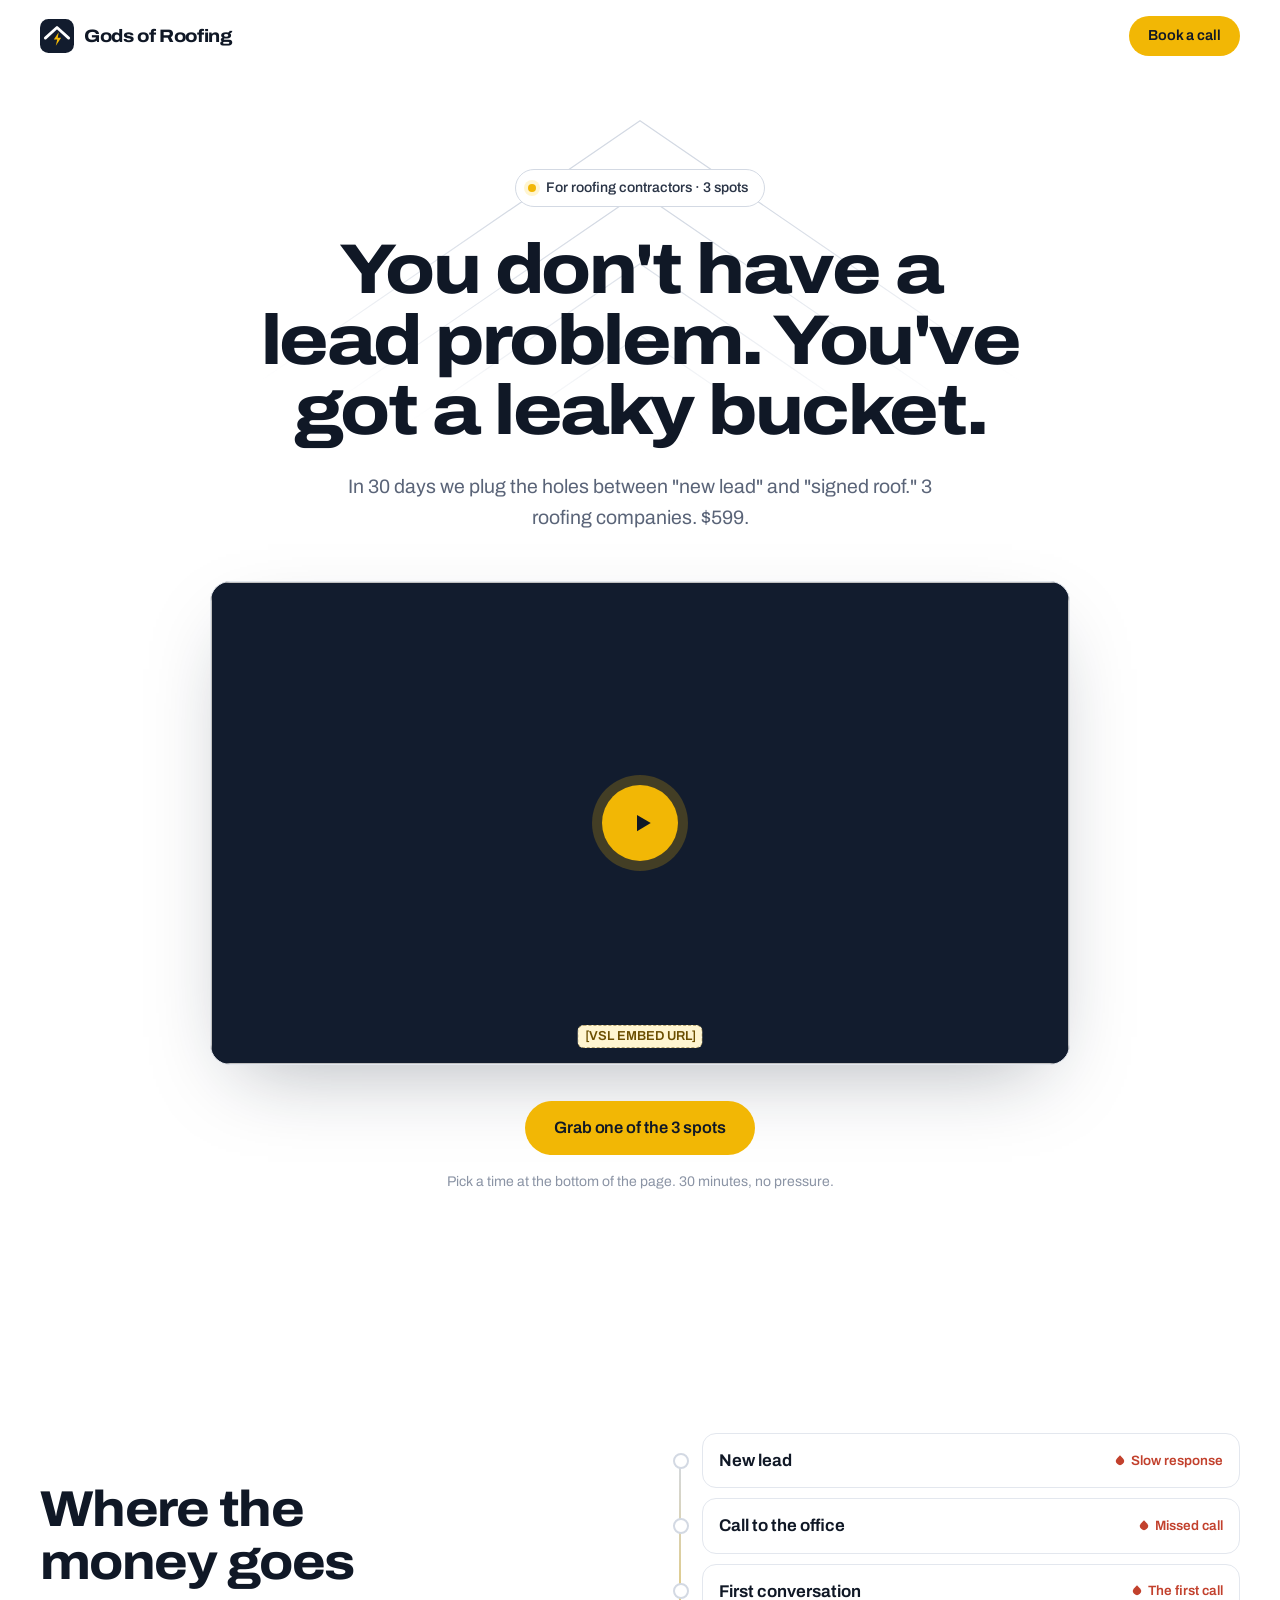
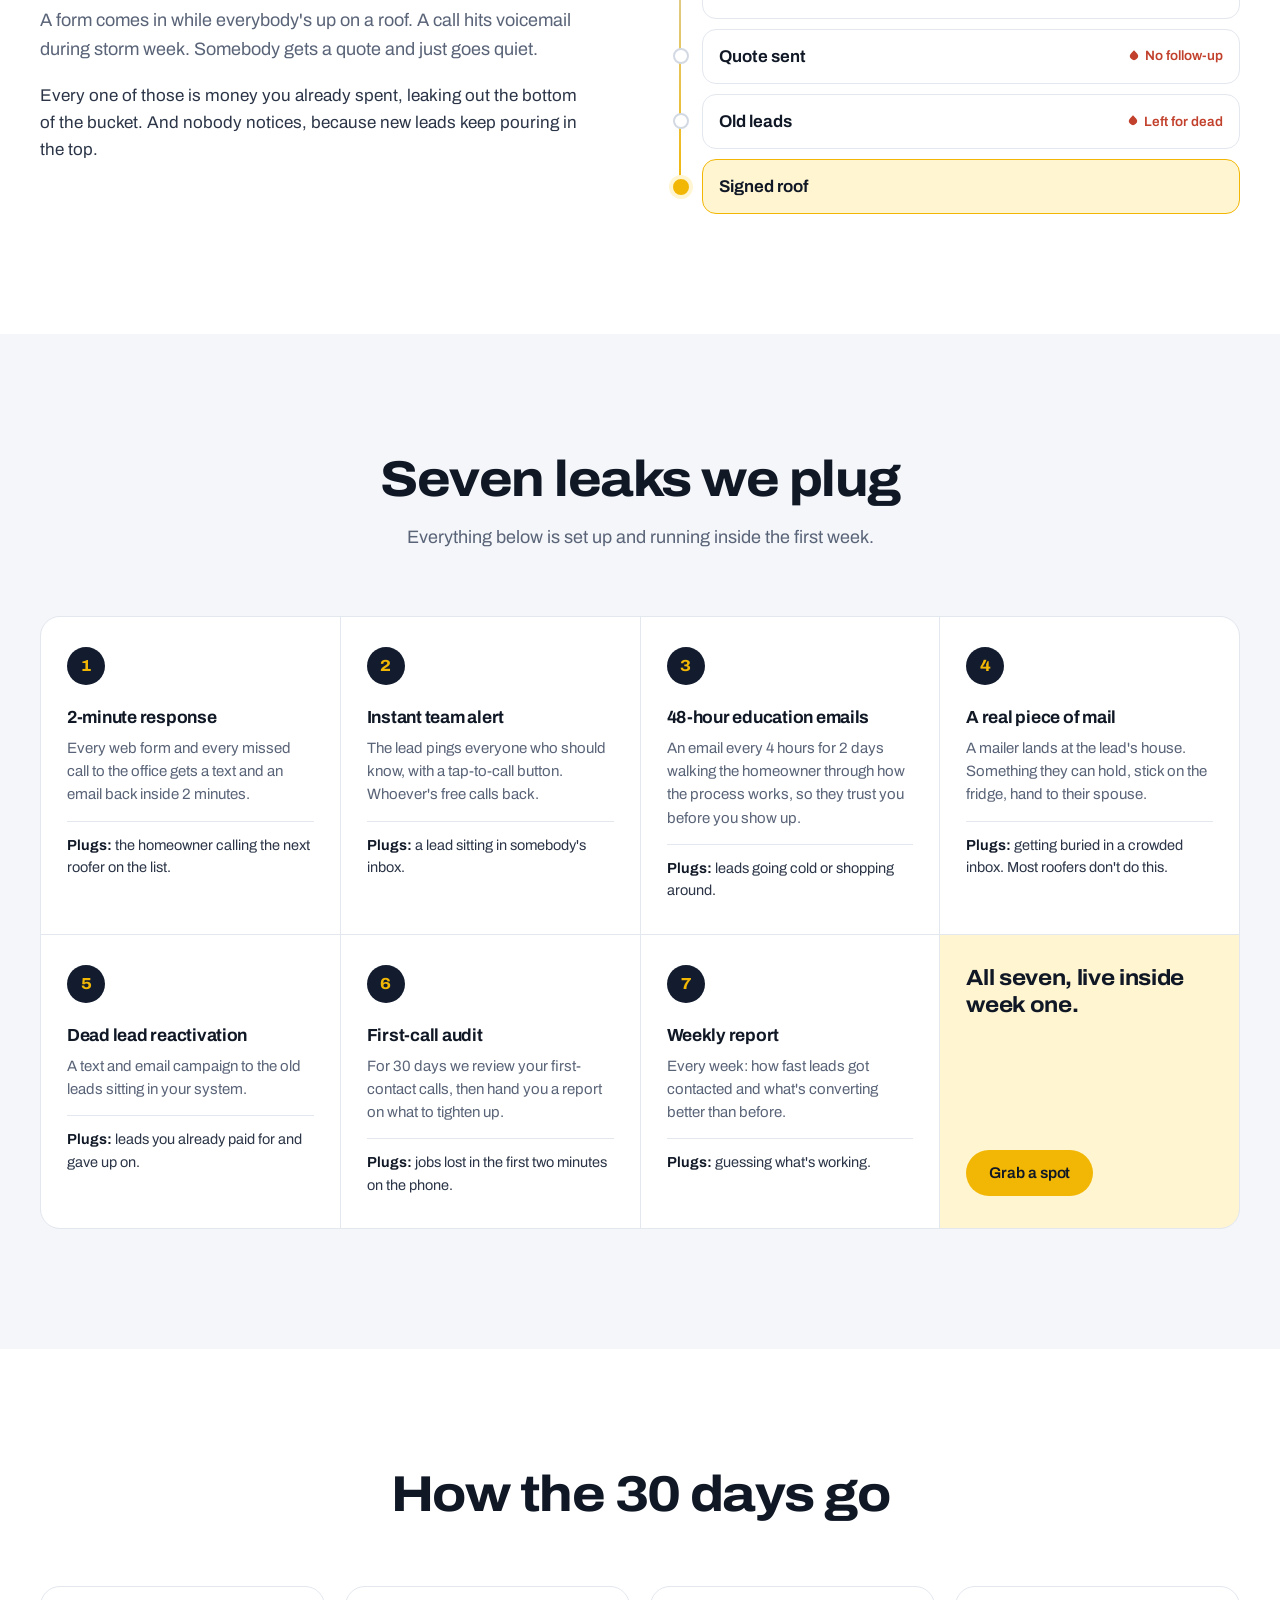
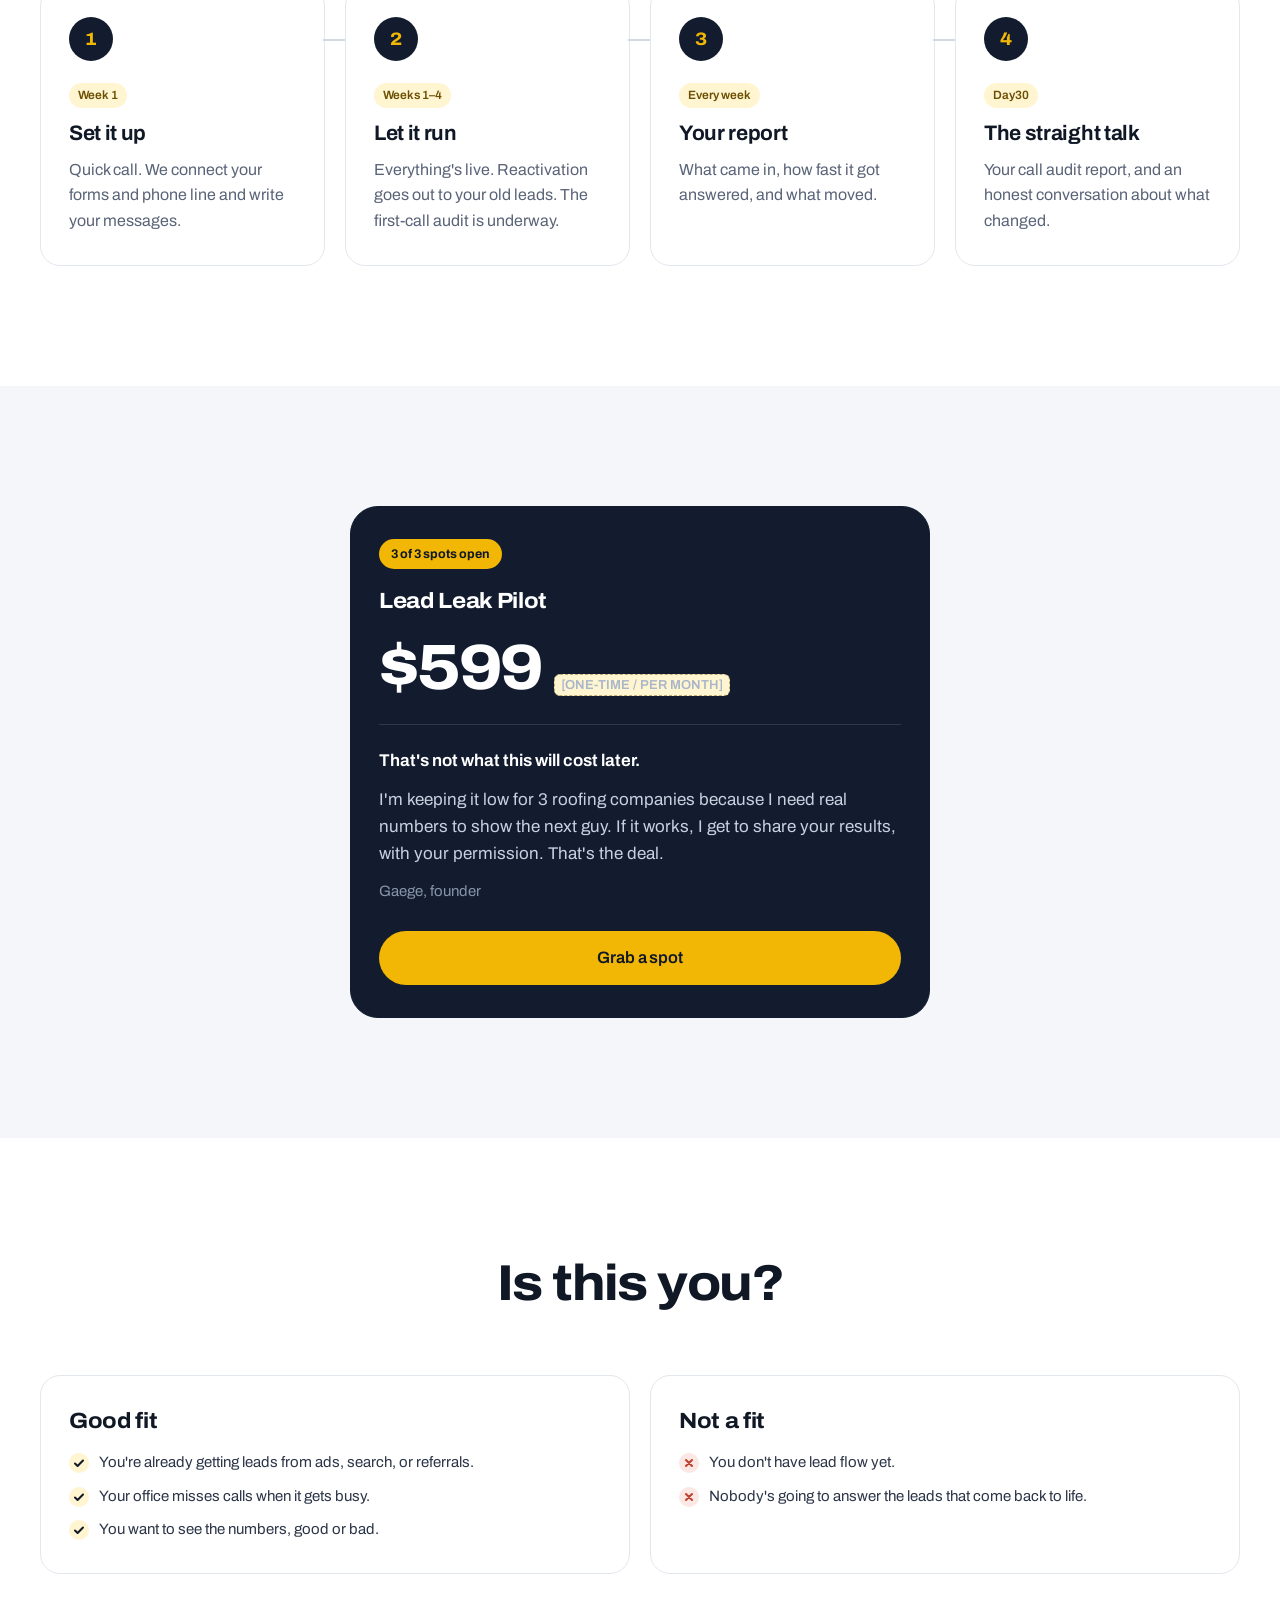
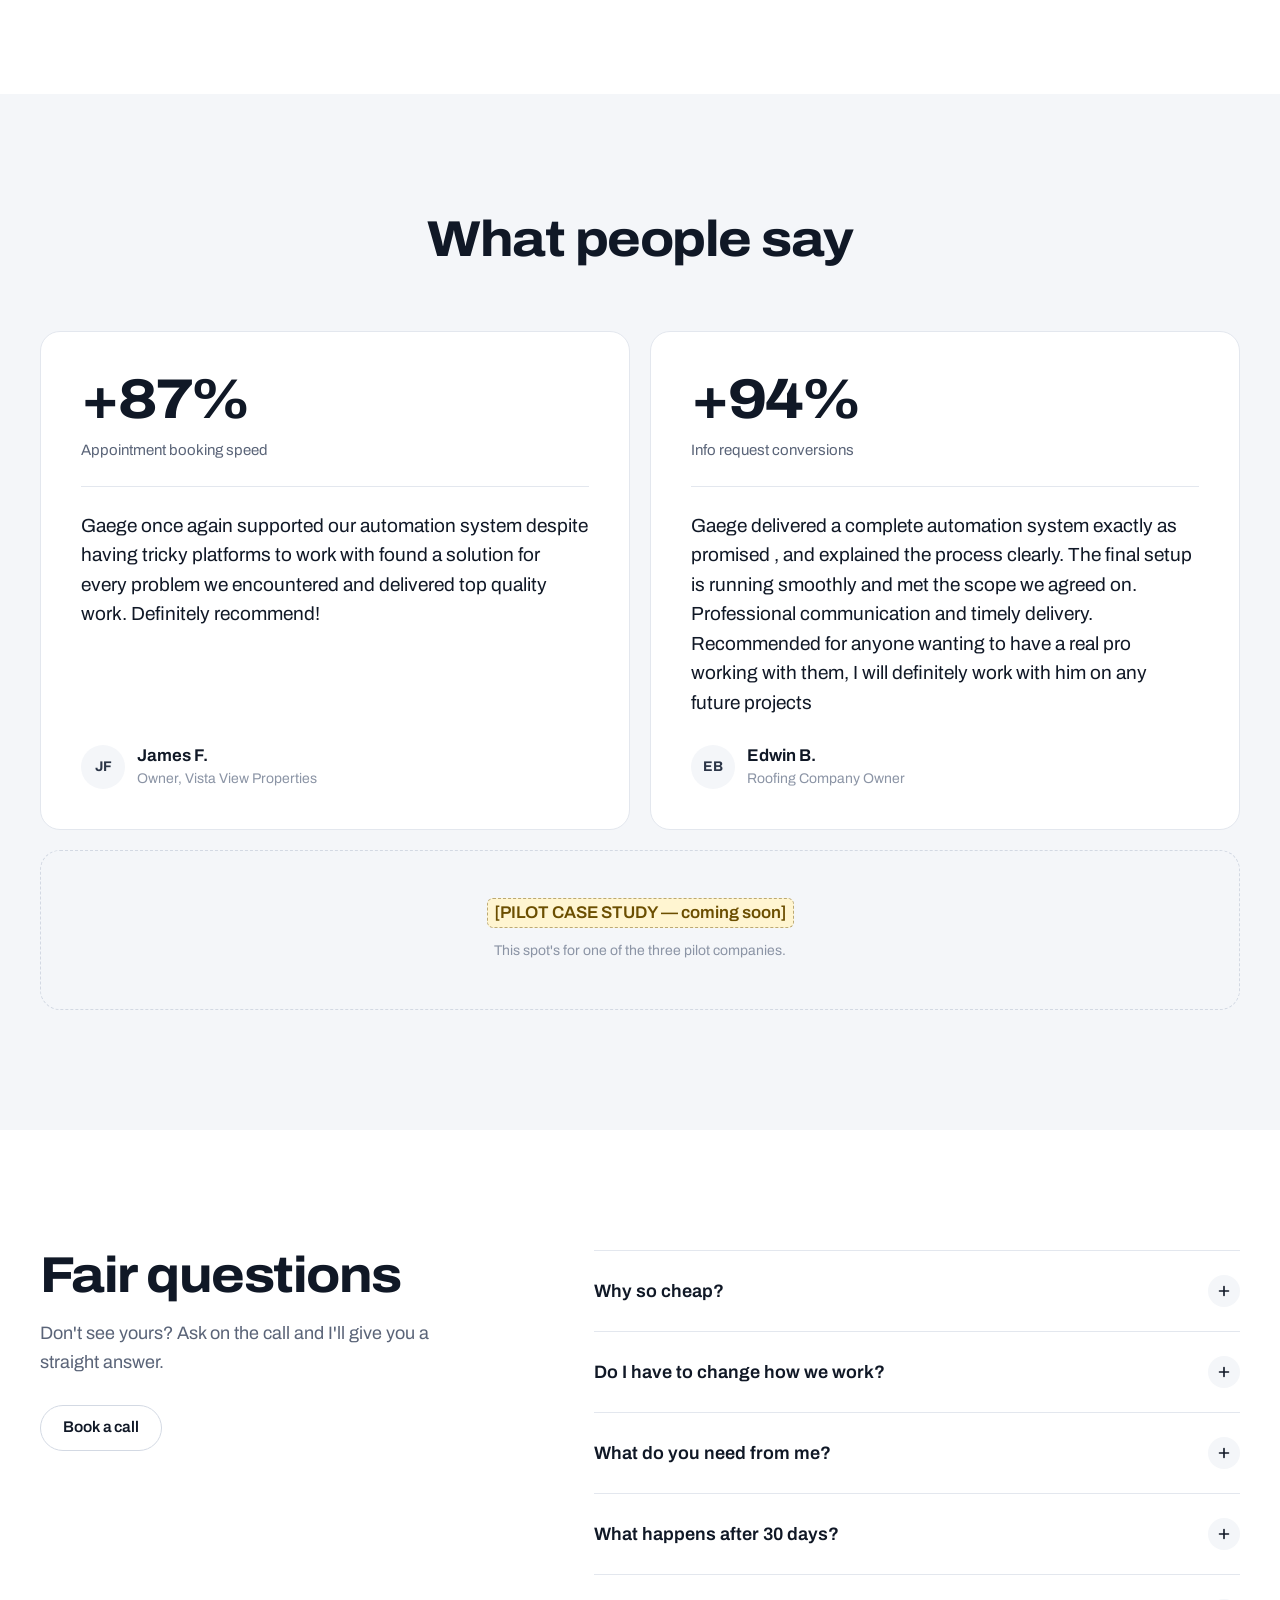
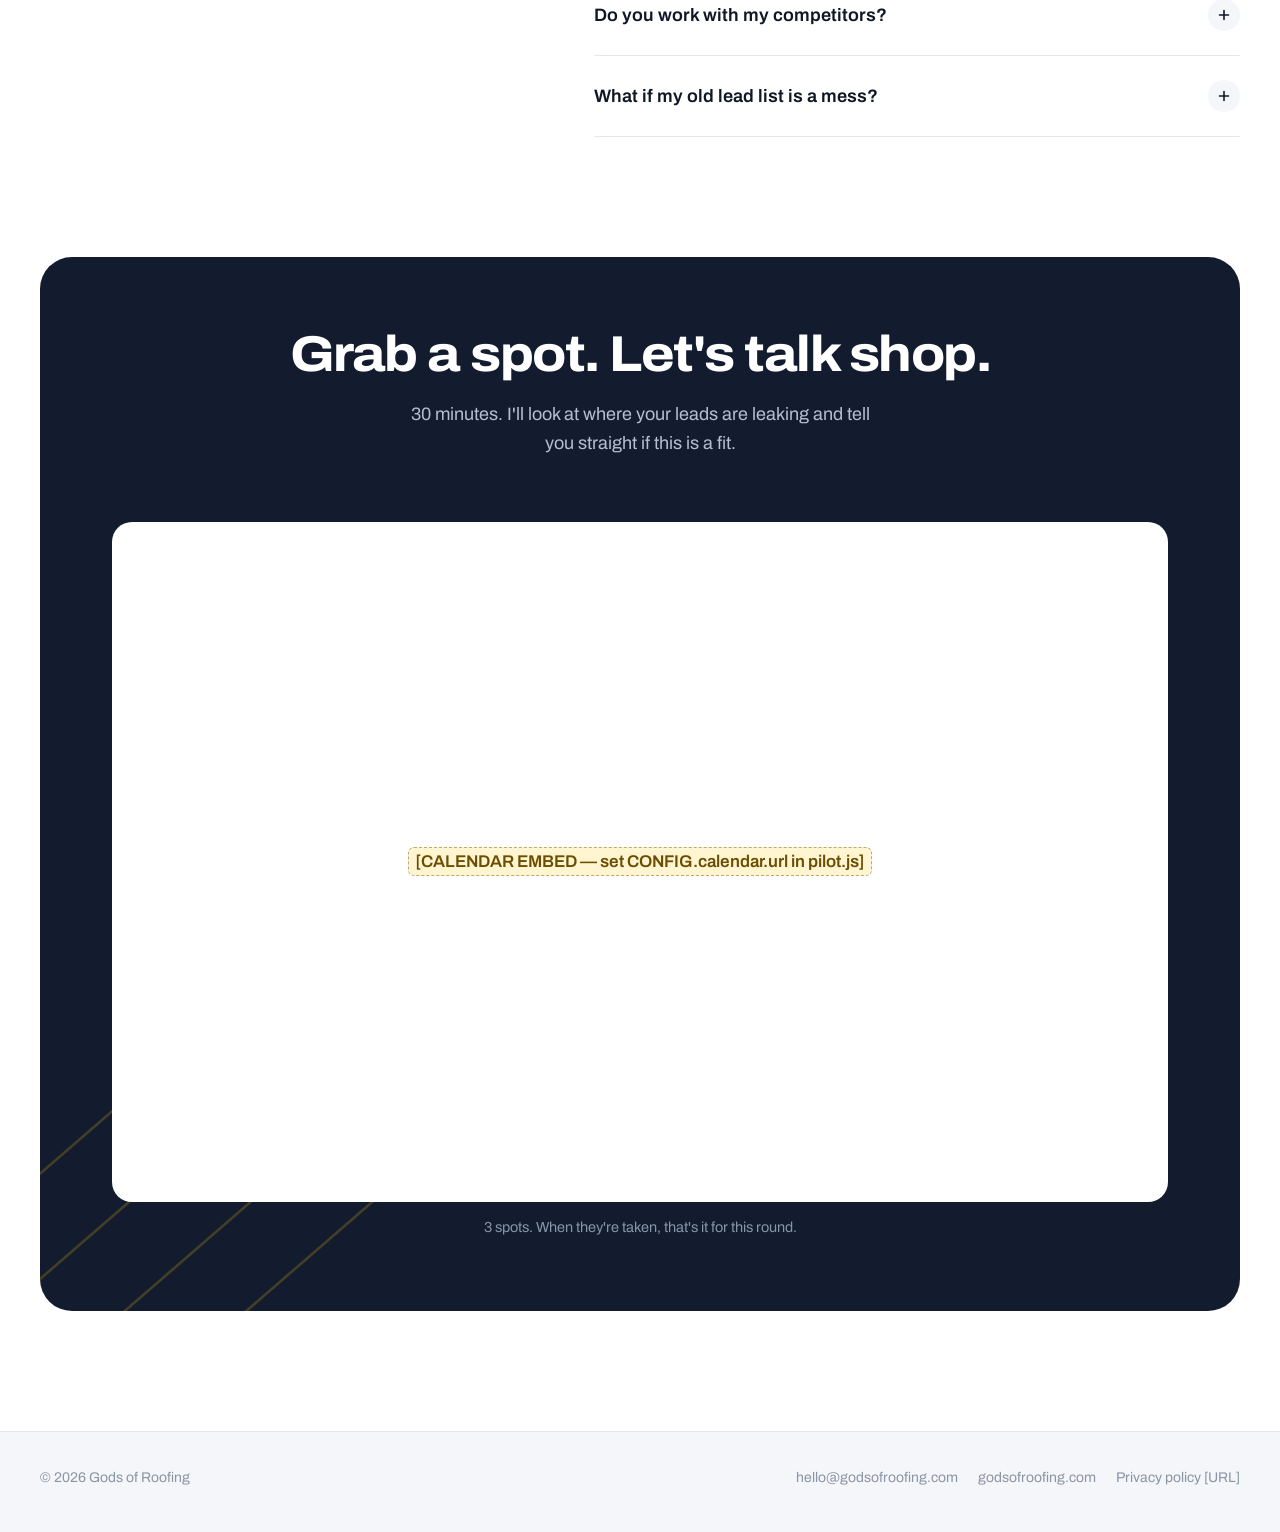
==== commit 68980916: "Rebuild Lead Leak Pilot page on the main site's stylesheet - pilot/index.html now loads ../styles.cs" ====
--- a/pilot/index.html
+++ b/pilot/index.html
@@ -12,6 +12,10 @@
          the script runs, so keep it roughly in sync if you change CONFIG.
          The <title> and meta tags can't be set from CONFIG for link
          previews (Facebook reads the raw HTML), so edit them here too.
+
+         STYLES: this page uses the main site's stylesheet (../styles.css)
+         and its components. pilot.css only adds the few pieces the main
+         site doesn't have (video, leak pipe, calendar, sticky phone CTA).
          =================================================================== -->
     <title>Lead Leak Pilot | Gods of Roofing</title>
     <meta name="description"
@@ -34,42 +38,55 @@
     <link rel="preconnect" href="https://fonts.gstatic.com" crossorigin>
     <link href="https://fonts.googleapis.com/css2?family=Archivo:wdth,wght@62..125,100..900&display=swap"
         rel="stylesheet">
+    <link rel="stylesheet" href="../styles.css">
     <link rel="stylesheet" href="pilot.css">
     <script src="pilot.js" defer></script>
 </head>
 
-<body>
+<body class="pilot">
     <a class="skip-link" href="#main">Skip to content</a>
 
-    <header class="topbar">
-        <div class="wrap topbar-inner">
+    <!-- ============ NAV ============ -->
+    <header class="nav">
+        <div class="container nav-inner">
             <a class="brand" href="https://godsofroofing.com/" aria-label="Gods of Roofing home">
                 <svg class="brand-mark" viewBox="0 0 32 32" aria-hidden="true">
-                    <rect width="32" height="32" rx="8" fill="#FFFFFF" fill-opacity="0.08" />
-                    <path d="M5 18 16 8l11 10" fill="none" stroke="#FFFFFF" stroke-width="2.6"
-                        stroke-linecap="round" stroke-linejoin="round" />
+                    <rect width="32" height="32" rx="8" fill="currentColor" />
+                    <path d="M5 18 16 8l11 10" fill="none" stroke="#fff" stroke-width="2.6" stroke-linecap="round"
+                        stroke-linejoin="round" />
                     <path d="M17.6 12.5 13 19.2h3.2l-1.3 6 5-7.6h-3.2z" fill="#F2B705" />
                 </svg>
-                <span>Gods of Roofing</span>
+                <span class="brand-name">Gods of Roofing</span>
             </a>
-            <a class="topbar-cta" href="#book" data-scroll-book>Book a call</a>
+            <a class="btn btn-primary btn-sm" href="#book">Book a call</a>
         </div>
     </header>
 
     <main id="main">
 
         <!-- ============ 1. HERO ============ -->
-        <section class="hero">
-            <div class="wrap hero-inner">
-                <p class="eyebrow"><span class="dot" aria-hidden="true"></span>For roofing contractors · <span
-                        data-cfg="spots">3</span> spots</p>
+        <section class="hero pilot-hero">
+            <svg class="hero-gables" viewBox="0 0 1200 520" preserveAspectRatio="xMidYMin slice" aria-hidden="true">
+                <g fill="none" stroke="currentColor" stroke-width="1">
+                    <path d="M-100 520 600 40l700 480" />
+                    <path d="M-100 580 600 100l700 480" />
+                    <path d="M-100 640 600 160l700 480" />
+                    <path d="M-100 700 600 220l700 480" />
+                    <path d="M-100 760 600 280l700 480" />
+                    <path d="M-100 820 600 340l700 480" />
+                </g>
+            </svg>
+
+            <div class="container hero-copy">
+                <p class="pill"><span class="pill-dot" aria-hidden="true"></span><span>For roofing contractors · <span
+                        data-cfg="spots">3</span>&nbsp;spots</span></p>
 
                 <h1>You don't have a lead problem. You've got a leaky bucket.</h1>
                 <!-- Alternate headlines:
                      <h1>Stop paying for leads that slip out the bottom.</h1>
                      <h1>Plug the leaks before you buy more leads.</h1> -->
 
-                <p class="sub">In <span data-cfg="pilotLength">30</span> days we plug the holes between "new lead" and
+                <p class="lede">In <span data-cfg="pilotLength">30</span> days we plug the holes between "new lead" and
                     "signed roof." <span data-cfg="spots">3</span> roofing companies. <span
                         data-cfg="price">$599</span>.</p>
 
@@ -87,19 +104,21 @@
                     </button>
                 </div>
 
-                <a class="btn btn-primary btn-lg" href="#book" data-scroll-book>Grab one of the <span
-                        data-cfg="spots">3</span> spots</a>
-                <p class="note">Pick a time at the bottom of the page. 30 minutes, no pressure.</p>
+                <div class="hero-ctas">
+                    <a class="btn btn-primary btn-lg" href="#book"><span>Grab one of the <span data-cfg="spots">3</span>
+                        spots</span></a>
+                </div>
+                <p class="hero-note">Pick a time at the bottom of the page. 30 minutes, no pressure.</p>
             </div>
         </section>
 
         <!-- ============ 2. THE LEAK ============ -->
         <section class="section" aria-labelledby="leak-h">
-            <div class="wrap leak">
+            <div class="container leak">
                 <div class="leak-copy">
                     <h2 id="leak-h">Where the money goes</h2>
-                    <p>A form comes in while everybody's up on a roof. A call hits voicemail during storm week. Somebody
-                        gets a quote and just goes quiet.</p>
+                    <p class="leak-lede">A form comes in while everybody's up on a roof. A call hits voicemail during
+                        storm week. Somebody gets a quote and just goes quiet.</p>
                     <p>Every one of those is money you already spent, leaking out the bottom of the bucket. And nobody
                         notices, because new leads keep pouring in the top.</p>
                 </div>
@@ -116,61 +135,66 @@
         </section>
 
         <!-- ============ 3. WHAT'S INCLUDED ============ -->
-        <section class="section section-alt" aria-labelledby="inc-h">
-            <div class="wrap">
-                <header class="head">
+        <section class="section section-paper" aria-labelledby="inc-h">
+            <div class="container">
+                <header class="section-head">
                     <h2 id="inc-h">Seven leaks we plug</h2>
                     <p>Everything below is set up and running inside the first week.</p>
                 </header>
 
-                <ul class="cards">
-                    <li class="card">
-                        <span class="card-num">01</span>
+                <ul class="features leaks">
+                    <li class="feature">
+                        <span class="step-num">1</span>
                         <h3>2-minute response</h3>
                         <p>Every web form and every missed call to the office gets a text and an email back inside 2
                             minutes.</p>
-                        <p class="plug"><span>Plugs:</span> the homeowner calling the next roofer on the list.</p>
-                    </li>
-                    <li class="card">
-                        <span class="card-num">02</span>
+                        <p class="plug"><b>Plugs:</b> the homeowner calling the next roofer on the list.</p>
+                    </li>
+                    <li class="feature">
+                        <span class="step-num">2</span>
                         <h3>Instant team alert</h3>
                         <p>The lead pings everyone who should know, with a tap-to-call button. Whoever's free calls
                             back.</p>
-                        <p class="plug"><span>Plugs:</span> a lead sitting in somebody's inbox.</p>
-                    </li>
-                    <li class="card">
-                        <span class="card-num">03</span>
+                        <p class="plug"><b>Plugs:</b> a lead sitting in somebody's inbox.</p>
+                    </li>
+                    <li class="feature">
+                        <span class="step-num">3</span>
                         <h3>48-hour education emails</h3>
                         <p>An email every 4 hours for 2 days walking the homeowner through how the process works, so
                             they trust you before you show up.</p>
-                        <p class="plug"><span>Plugs:</span> leads going cold or shopping around.</p>
-                    </li>
-                    <li class="card">
-                        <span class="card-num">04</span>
+                        <p class="plug"><b>Plugs:</b> leads going cold or shopping around.</p>
+                    </li>
+                    <li class="feature">
+                        <span class="step-num">4</span>
                         <h3>A real piece of mail</h3>
                         <p>A mailer lands at the lead's house. Something they can hold, stick on the fridge, hand to
                             their spouse.</p>
-                        <p class="plug"><span>Plugs:</span> getting buried in a crowded inbox. Most roofers don't do
+                        <p class="plug"><b>Plugs:</b> getting buried in a crowded inbox. Most roofers don't do
                             this.</p>
                     </li>
-                    <li class="card">
-                        <span class="card-num">05</span>
+                    <li class="feature">
+                        <span class="step-num">5</span>
                         <h3>Dead lead reactivation</h3>
                         <p>A text and email campaign to the old leads sitting in your system.</p>
-                        <p class="plug"><span>Plugs:</span> leads you already paid for and gave up on.</p>
-                    </li>
-                    <li class="card">
-                        <span class="card-num">06</span>
+                        <p class="plug"><b>Plugs:</b> leads you already paid for and gave up on.</p>
+                    </li>
+                    <li class="feature">
+                        <span class="step-num">6</span>
                         <h3>First-call audit</h3>
                         <p>For 30 days we review your first-contact calls, then hand you a report on what to tighten
                             up.</p>
-                        <p class="plug"><span>Plugs:</span> jobs lost in the first two minutes on the phone.</p>
-                    </li>
-                    <li class="card">
-                        <span class="card-num">07</span>
+                        <p class="plug"><b>Plugs:</b> jobs lost in the first two minutes on the phone.</p>
+                    </li>
+                    <li class="feature">
+                        <span class="step-num">7</span>
                         <h3>Weekly report</h3>
                         <p>Every week: how fast leads got contacted and what's converting better than before.</p>
-                        <p class="plug"><span>Plugs:</span> guessing what's working.</p>
+                        <p class="plug"><b>Plugs:</b> guessing what's working.</p>
+                    </li>
+                    <!-- Fills the 8th cell of the grid so it isn't left empty -->
+                    <li class="feature feature-cta">
+                        <h3>All seven, live inside week one.</h3>
+                        <a class="btn btn-primary" href="#book">Grab a spot</a>
                     </li>
                 </ul>
             </div>
@@ -179,83 +203,79 @@
         <!-- ============ 4. HOW IT WORKS ============ -->
         <!-- [CONFIRM or adjust these steps] -->
         <section class="section" aria-labelledby="how-h">
-            <div class="wrap narrow">
-                <header class="head">
+            <div class="container">
+                <header class="section-head">
                     <h2 id="how-h">How the <span data-cfg="pilotLength">30</span> days go</h2>
                 </header>
-                <ol class="timeline">
-                    <li>
-                        <span class="when">Week 1</span>
-                        <div>
-                            <h3>Set it up</h3>
-                            <p>Quick call. We connect your forms and phone line and write your messages.</p>
-                        </div>
-                    </li>
-                    <li>
-                        <span class="when">Weeks 1–4</span>
-                        <div>
-                            <h3>Let it run</h3>
-                            <p>Everything's live. Reactivation goes out to your old leads. The first-call audit is
-                                underway.</p>
-                        </div>
-                    </li>
-                    <li>
-                        <span class="when">Every week</span>
-                        <div>
-                            <h3>Your report</h3>
-                            <p>What came in, how fast it got answered, and what moved.</p>
-                        </div>
-                    </li>
-                    <li>
-                        <span class="when">Day <span data-cfg="pilotLength">30</span></span>
-                        <div>
-                            <h3>The straight talk</h3>
-                            <p>Your call audit report, and an honest conversation about what changed.</p>
-                        </div>
+                <ol class="steps steps-4">
+                    <li class="step">
+                        <span class="step-num">1</span>
+                        <span class="tag tag-gold step-when">Week 1</span>
+                        <h3>Set it up</h3>
+                        <p>Quick call. We connect your forms and phone line and write your messages.</p>
+                    </li>
+                    <li class="step">
+                        <span class="step-num">2</span>
+                        <span class="tag tag-gold step-when">Weeks 1–4</span>
+                        <h3>Let it run</h3>
+                        <p>Everything's live. Reactivation goes out to your old leads. The first-call audit is
+                            underway.</p>
+                    </li>
+                    <li class="step">
+                        <span class="step-num">3</span>
+                        <span class="tag tag-gold step-when">Every week</span>
+                        <h3>Your report</h3>
+                        <p>What came in, how fast it got answered, and what moved.</p>
+                    </li>
+                    <li class="step">
+                        <span class="step-num">4</span>
+                        <span class="tag tag-gold step-when">Day <span data-cfg="pilotLength">30</span></span>
+                        <h3>The straight talk</h3>
+                        <p>Your call audit report, and an honest conversation about what changed.</p>
                     </li>
                 </ol>
             </div>
         </section>
 
         <!-- ============ 5. PRICE ============ -->
-        <section class="section section-alt" aria-labelledby="price-h">
-            <div class="wrap narrow">
-                <div class="price-card">
-                    <h2 id="price-h" class="price-label" data-cfg="offerName">Lead Leak Pilot</h2>
-                    <p class="price"><span data-cfg="price">$599</span> <span class="price-term ph"
-                            data-cfg="priceTerm">[ONE-TIME / PER MONTH]</span></p>
-                    <p class="spots"><span data-cfg="spotsRemaining">3</span> of <span data-cfg="spots">3</span> spots
-                        open</p>
-                    <div class="price-copy">
-                        <p>That's not what this will cost later.</p>
+        <section class="section section-paper" aria-labelledby="price-h">
+            <div class="container">
+                <article class="plan plan-featured pilot-plan">
+                    <span class="plan-badge"><span data-cfg="spotsRemaining">3</span> of <span
+                            data-cfg="spots">3</span> spots open</span>
+                    <h2 id="price-h" data-cfg="offerName">Lead Leak Pilot</h2>
+                    <p class="price"><span class="price-amount" data-cfg="price">$599</span><span
+                            class="price-per ph" data-cfg="priceTerm">[ONE-TIME / PER MONTH]</span></p>
+                    <div class="pilot-plan-copy">
+                        <p class="pilot-plan-lead">That's not what this will cost later.</p>
                         <p>I'm keeping it low for <span data-cfg="spots">3</span> roofing companies because I need real
                             numbers to show the next guy. If it works, I get to share your results, with your
                             permission. That's the deal.</p>
-                        <p class="sig">Gaege, founder</p>
+                        <p class="pilot-plan-sig">Gaege, founder</p>
                     </div>
-                    <a class="btn btn-primary btn-lg btn-block" href="#book" data-scroll-book>Grab a spot</a>
-                </div>
+                    <a class="btn btn-primary btn-lg btn-block" href="#book">Grab a spot</a>
+                </article>
             </div>
         </section>
 
         <!-- ============ 6. FIT ============ -->
         <section class="section" aria-labelledby="fit-h">
-            <div class="wrap">
-                <header class="head">
+            <div class="container">
+                <header class="section-head">
                     <h2 id="fit-h">Is this you?</h2>
                 </header>
-                <div class="fit">
-                    <div class="fit-col fit-yes">
+                <div class="results fit">
+                    <div class="plan">
                         <h3>Good fit</h3>
-                        <ul>
+                        <ul class="checks">
                             <li>You're already getting leads from ads, search, or referrals.</li>
                             <li>Your office misses calls when it gets busy.</li>
                             <li>You want to see the numbers, good or bad.</li>
                         </ul>
                     </div>
-                    <div class="fit-col fit-no">
+                    <div class="plan">
                         <h3>Not a fit</h3>
-                        <ul>
+                        <ul class="checks checks-no">
                             <li>You don't have lead flow yet.</li>
                             <li>Nobody's going to answer the leads that come back to life.</li>
                         </ul>
@@ -266,31 +286,43 @@
 
         <!-- ============ 7. PROOF ============ -->
         <!-- Testimonials copied word for word from godsofroofing.com. Don't edit the wording. -->
-        <section class="section section-alt" aria-labelledby="proof-h">
-            <div class="wrap">
-                <header class="head">
+        <section class="section section-paper" aria-labelledby="proof-h">
+            <div class="container">
+                <header class="section-head">
                     <h2 id="proof-h">What people say</h2>
                 </header>
-                <div class="proof">
-                    <figure class="quote">
-                        <p class="quote-stat"><b>+87%</b> appointment booking speed</p>
+                <div class="results">
+                    <figure class="result">
+                        <div class="result-stat">
+                            <span class="result-num">+87%</span>
+                            <span class="result-label">Appointment booking speed</span>
+                        </div>
                         <blockquote>Gaege once again supported our automation system despite having tricky platforms
                             to work with found a solution for every problem we encountered and delivered top quality
                             work. Definitely recommend!</blockquote>
-                        <figcaption><b>James F.</b> Owner, Vista View Properties</figcaption>
+                        <figcaption>
+                            <span class="av av-lg">JF</span>
+                            <span><b>James F.</b><small>Owner, Vista View Properties</small></span>
+                        </figcaption>
                     </figure>
-                    <figure class="quote">
-                        <p class="quote-stat"><b>+94%</b> info request conversions</p>
+                    <figure class="result">
+                        <div class="result-stat">
+                            <span class="result-num">+94%</span>
+                            <span class="result-label">Info request conversions</span>
+                        </div>
                         <blockquote>Gaege delivered a complete automation system exactly as promised , and explained
                             the process clearly. The final setup is running smoothly and met the scope we agreed on.
                             Professional communication and timely delivery. Recommended for anyone wanting to have a
                             real pro working with them, I will definitely work with him on any future projects
                         </blockquote>
-                        <figcaption><b>Edwin B.</b> Roofing Company Owner</figcaption>
+                        <figcaption>
+                            <span class="av av-lg">EB</span>
+                            <span><b>Edwin B.</b><small>Roofing Company Owner</small></span>
+                        </figcaption>
                     </figure>
-                    <figure class="quote quote-empty">
+                    <figure class="result result-empty">
                         <p class="ph">[PILOT CASE STUDY — coming soon]</p>
-                        <p class="quote-empty-note">This spot's for one of the three pilot companies.</p>
+                        <p class="result-empty-note">This spot's for one of the three pilot companies.</p>
                     </figure>
                 </div>
             </div>
@@ -300,22 +332,24 @@
         <!-- [GUARANTEE — Gaege to decide whether to offer one, e.g. a refund condition.
              Uncomment once confirmed.]
         <section class="section" aria-labelledby="guarantee-h">
-            <div class="wrap narrow">
-                <div class="guarantee">
+            <div class="container">
+                <header class="section-head">
                     <h2 id="guarantee-h">[GUARANTEE HEADLINE]</h2>
                     <p>[GUARANTEE TERMS]</p>
-                </div>
+                </header>
             </div>
         </section>
         -->
 
         <!-- ============ 9. FAQ ============ -->
         <section class="section" aria-labelledby="faq-h">
-            <div class="wrap narrow">
-                <header class="head">
+            <div class="container faq-wrap">
+                <div class="faq-intro">
                     <h2 id="faq-h">Fair questions</h2>
-                </header>
-                <div class="faq">
+                    <p>Don't see yours? Ask on the call and I'll give you a straight answer.</p>
+                    <a class="btn btn-outline" href="#book">Book a call</a>
+                </div>
+                <div class="faq-list">
                     <details name="faq">
                         <summary>Why so cheap?</summary>
                         <p>Because I'm building case studies. <span data-cfg="price">$599</span> covers the setup. In
@@ -332,9 +366,9 @@
                             answer the leads that get booked. <span class="ph">[CONFIRM]</span></p>
                     </details>
                     <details name="faq">
-                        <summary>What happens after <span data-cfg="pilotLength">30</span> days?</summary>
-                        <p class="ph">[CONFIRM: keep going at regular pricing, or walk away with everything learned.]
-                        </p>
+                        <summary><span>What happens after <span data-cfg="pilotLength">30</span> days?</span></summary>
+                        <p><span class="ph">[CONFIRM: keep going at regular pricing, or walk away with everything
+                                learned.]</span></p>
                     </details>
                     <details name="faq">
                         <summary>Do you work with my competitors?</summary>
@@ -350,33 +384,48 @@
         </section>
 
         <!-- ============ 10. BOOKING ============ -->
-        <section class="section section-book" id="book" aria-labelledby="book-h">
-            <div class="wrap narrow">
-                <header class="head">
-                    <h2 id="book-h">Grab a spot. Let's talk shop.</h2>
-                    <p>30 minutes. I'll look at where your leads are leaking and tell you straight if this is a fit.</p>
-                </header>
-
-                <!-- Calendar loads when this area gets close to the screen. Set CONFIG.calendar in pilot.js. -->
-                <div class="calendar" data-calendar>
-                    <p class="calendar-placeholder ph" data-calendar-missing>[CALENDAR EMBED — set CONFIG.calendar.url
-                        in pilot.js]</p>
-                </div>
-                <p class="calendar-fallback">Calendar not loading? <a data-calendar-link href="#" target="_blank"
-                        rel="noopener">Open it in a new tab</a> or email <a
-                        href="mailto:hello@godsofroofing.com">hello@godsofroofing.com</a>.</p>
-
-                <p class="note note-center"><span data-cfg="spots">3</span> spots. When they're taken, that's it for
-                    this round.</p>
+        <section class="section cta-section" id="book" aria-labelledby="book-h">
+            <div class="container">
+                <div class="cta cta-book">
+                    <svg class="cta-gables" viewBox="0 0 600 400" preserveAspectRatio="xMinYMax slice"
+                        aria-hidden="true">
+                        <g fill="none" stroke="currentColor" stroke-width="1">
+                            <path d="M-60 400 240 140l300 260" />
+                            <path d="M-60 440 240 180l300 260" />
+                            <path d="M-60 480 240 220l300 260" />
+                            <path d="M-60 520 240 260l300 260" />
+                        </g>
+                    </svg>
+
+                    <div class="cta-copy">
+                        <h2 id="book-h">Grab a spot. Let's talk shop.</h2>
+                        <p>30 minutes. I'll look at where your leads are leaking and tell you straight if this is a
+                            fit.</p>
+                    </div>
+
+                    <div class="cta-calendar">
+                        <!-- Calendar loads when this area gets close to the screen. Set CONFIG.calendar in pilot.js. -->
+                        <div class="calendar" data-calendar>
+                            <p class="calendar-placeholder ph" data-calendar-missing>[CALENDAR EMBED — set
+                                CONFIG.calendar.url in pilot.js]</p>
+                        </div>
+                        <p class="calendar-fallback">Calendar not loading? <a data-calendar-link href="#"
+                                target="_blank" rel="noopener">Open it in a new tab</a> or email <a
+                                href="mailto:hello@godsofroofing.com">hello@godsofroofing.com</a>.</p>
+
+                        <p class="calendar-note"><span data-cfg="spots">3</span> spots. When they're taken, that's it
+                            for this round.</p>
+                    </div>
+                </div>
             </div>
         </section>
     </main>
 
     <!-- ============ 11. FOOTER ============ -->
     <footer class="footer">
-        <div class="wrap footer-inner">
+        <div class="container footer-base pilot-footer">
             <p>&copy; <span data-year>2026</span> Gods of Roofing</p>
-            <nav aria-label="Footer">
+            <nav class="pilot-footer-links" aria-label="Footer">
                 <a href="mailto:hello@godsofroofing.com">hello@godsofroofing.com</a>
                 <a href="https://godsofroofing.com/">godsofroofing.com</a>
                 <a href="#" data-privacy-link>Privacy policy</a>
@@ -386,8 +435,7 @@
 
     <!-- Sticky CTA (phones only). Hides once the calendar is on screen. -->
     <div class="sticky-cta" data-sticky-cta>
-        <a class="btn btn-primary btn-block" href="#book" data-scroll-book>Grab a spot · <span
-                data-cfg="price">$599</span></a>
+        <a class="btn btn-primary btn-block" href="#book"><span>Grab a spot · <span data-cfg="price">$599</span></span></a>
     </div>
 </body>
 
--- a/styles.css
+++ b/styles.css
@@ -0,0 +1,2366 @@
+/* =========================================================
+   Gods of Roofing — styles
+   ========================================================= */
+
+:root {
+    /* Color */
+    --ink: #101826;
+    /* headings, primary text */
+    --ink-2: #2B3547;
+    /* body text */
+    --slate: #5A6478;
+    /* secondary text */
+    --muted: #8B94A5;
+    /* tertiary text, labels */
+    --line: #E3E7EE;
+    /* borders */
+    --line-2: #D3D9E3;
+    --paper: #F4F6F9;
+    /* alt section background */
+    --white: #FFFFFF;
+    --storm: #121C2E;
+    /* dark sections */
+    --storm-2: #1C2942;
+    --gold: #F2B705;
+    /* lightning accent: fills only */
+    --gold-ink: #6B4E00;
+    /* readable gold-family text on light */
+    --gold-soft: #FFF5D1;
+    --green: #17855A;
+    --green-soft: #E3F5EC;
+    --red: #C2412D;
+    --chart-1: #121C2E;
+    --chart-2: #6F86A8;
+    --chart-3: #C9D3E2;
+    --focus: #2563EB;
+
+    /* Type */
+    --font: "Archivo", ui-sans-serif, system-ui, -apple-system, "Segoe UI", sans-serif;
+
+    /* Shape */
+    --r-xl: 28px;
+    --r-lg: 20px;
+    --r-md: 14px;
+    --r-sm: 9px;
+
+    --container: 1200px;
+    --section-y: clamp(72px, 10vw, 120px);
+}
+
+/* ---------- Reset ---------- */
+*,
+*::before,
+*::after {
+    box-sizing: border-box;
+}
+
+html {
+    scroll-behavior: smooth;
+    scroll-padding-top: 84px;
+    -webkit-text-size-adjust: 100%;
+}
+
+body {
+    margin: 0;
+    font-family: var(--font);
+    font-size: 17px;
+    line-height: 1.6;
+    color: var(--ink-2);
+    background: var(--white);
+    -webkit-font-smoothing: antialiased;
+    text-rendering: optimizeLegibility;
+}
+
+img,
+svg {
+    display: block;
+    max-width: 100%;
+}
+
+h1,
+h2,
+h3,
+h4 {
+    margin: 0;
+    color: var(--ink);
+    line-height: 1.1;
+}
+
+p {
+    margin: 0;
+}
+
+ul,
+ol {
+    margin: 0;
+    padding: 0;
+    list-style: none;
+}
+
+a {
+    color: inherit;
+    text-decoration: none;
+}
+
+button,
+input,
+select {
+    font: inherit;
+    color: inherit;
+}
+
+button {
+    cursor: pointer;
+}
+
+:focus-visible {
+    outline: 3px solid var(--focus);
+    outline-offset: 3px;
+    border-radius: 6px;
+}
+
+.skip-link {
+    position: absolute;
+    left: 16px;
+    top: -60px;
+    z-index: 100;
+    background: var(--ink);
+    color: #fff;
+    padding: 10px 16px;
+    border-radius: var(--r-sm);
+}
+
+.skip-link:focus {
+    top: 12px;
+}
+
+.container {
+    width: min(100% - 32px, var(--container));
+    margin-inline: auto;
+}
+
+/* ---------- Buttons ---------- */
+.btn {
+    display: inline-flex;
+    align-items: center;
+    justify-content: center;
+    gap: 8px;
+    height: 46px;
+    padding: 0 22px;
+    border-radius: 999px;
+    border: 1px solid transparent;
+    font-weight: 600;
+    font-size: 15.5px;
+    letter-spacing: -0.005em;
+    white-space: nowrap;
+    transition: background-color .18s ease, border-color .18s ease, color .18s ease, transform .18s ease;
+}
+
+.btn:active {
+    transform: translateY(1px);
+}
+
+.btn-sm {
+    height: 40px;
+    padding: 0 18px;
+    font-size: 14.5px;
+}
+
+.btn-lg {
+    height: 54px;
+    padding: 0 28px;
+    font-size: 16.5px;
+}
+
+.btn-block {
+    width: 100%;
+}
+
+.btn-primary {
+    background: var(--gold);
+    color: var(--ink);
+}
+
+.btn-primary:hover {
+    background: #FFC61A;
+}
+
+.btn-ghost {
+    background: var(--white);
+    color: var(--ink);
+    border-color: var(--line-2);
+}
+
+.btn-ghost:hover {
+    border-color: var(--ink);
+}
+
+.btn-outline {
+    background: transparent;
+    color: var(--ink);
+    border-color: var(--line-2);
+}
+
+.btn-outline:hover {
+    border-color: var(--ink);
+}
+
+/* ---------- Nav ---------- */
+.nav {
+    position: sticky;
+    top: 0;
+    z-index: 50;
+    background: rgba(255, 255, 255, 0.86);
+    -webkit-backdrop-filter: saturate(160%) blur(14px);
+    backdrop-filter: saturate(160%) blur(14px);
+    border-bottom: 1px solid transparent;
+    transition: border-color .2s ease;
+}
+
+.nav.is-scrolled {
+    border-bottom-color: var(--line);
+}
+
+.nav-inner {
+    display: flex;
+    align-items: center;
+    justify-content: space-between;
+    height: 72px;
+    gap: 24px;
+}
+
+.brand {
+    display: inline-flex;
+    align-items: center;
+    gap: 10px;
+    color: var(--storm);
+}
+
+.brand-mark {
+    width: 34px;
+    height: 34px;
+}
+
+.brand-name {
+    font-weight: 750;
+    font-stretch: 112%;
+    font-size: 18px;
+    letter-spacing: -0.02em;
+    color: var(--ink);
+}
+
+.nav-menu {
+    display: flex;
+    align-items: center;
+    gap: 4px;
+}
+
+.nav-menu a:not(.btn) {
+    padding: 8px 14px;
+    border-radius: 999px;
+    font-size: 15px;
+    font-weight: 500;
+    color: var(--slate);
+    transition: color .15s ease, background-color .15s ease;
+}
+
+.nav-menu a:not(.btn):hover {
+    color: var(--ink);
+    background: var(--paper);
+}
+
+.nav-menu-cta {
+    display: none;
+}
+
+.nav-actions {
+    display: flex;
+    align-items: center;
+    gap: 10px;
+}
+
+.nav-toggle {
+    display: none;
+    width: 44px;
+    height: 44px;
+    border-radius: 12px;
+    border: 1px solid var(--line-2);
+    background: var(--white);
+    position: relative;
+}
+
+.nav-toggle span {
+    position: absolute;
+    left: 12px;
+    right: 12px;
+    height: 2px;
+    background: var(--ink);
+    border-radius: 2px;
+    transition: transform .2s ease, top .2s ease;
+}
+
+.nav-toggle span:first-child {
+    top: 17px;
+}
+
+.nav-toggle span:last-child {
+    top: 25px;
+}
+
+.nav-toggle[aria-expanded="true"] span:first-child {
+    top: 21px;
+    transform: rotate(45deg);
+}
+
+.nav-toggle[aria-expanded="true"] span:last-child {
+    top: 21px;
+    transform: rotate(-45deg);
+}
+
+/* ---------- Hero ---------- */
+.hero {
+    position: relative;
+    padding: clamp(56px, 8vw, 96px) 0 0;
+    overflow: hidden;
+}
+
+.hero::after {
+    /* soft fade from hero into the strip below the dashboard */
+    content: "";
+    position: absolute;
+    inset: auto 0 0 0;
+    height: 120px;
+    background: linear-gradient(to bottom, rgba(255, 255, 255, 0), var(--white));
+    pointer-events: none;
+}
+
+.hero-gables {
+    position: absolute;
+    inset: 0 0 auto 0;
+    width: 100%;
+    height: 620px;
+    color: var(--line-2);
+    -webkit-mask-image: radial-gradient(ellipse 70% 80% at 50% 0%, #000 30%, transparent 75%);
+    mask-image: radial-gradient(ellipse 70% 80% at 50% 0%, #000 30%, transparent 75%);
+    pointer-events: none;
+}
+
+.hero-copy {
+    position: relative;
+    text-align: center;
+    display: flex;
+    flex-direction: column;
+    align-items: center;
+}
+
+.pill {
+    display: inline-flex;
+    align-items: center;
+    gap: 10px;
+    padding: 7px 16px 7px 12px;
+    border-radius: 999px;
+    background: var(--white);
+    border: 1px solid var(--line-2);
+    font-size: 14px;
+    font-weight: 550;
+    color: var(--ink-2);
+}
+
+.pill-dot {
+    width: 8px;
+    height: 8px;
+    border-radius: 50%;
+    background: var(--gold);
+    box-shadow: 0 0 0 4px var(--gold-soft);
+}
+
+.hero h1 {
+    margin-top: 28px;
+    font-size: clamp(2.65rem, 6.4vw, 5rem);
+    font-weight: 780;
+    font-stretch: 114%;
+    letter-spacing: -0.035em;
+    line-height: 1.0;
+    text-wrap: balance;
+}
+
+.lede {
+    margin-top: 24px;
+    max-width: 640px;
+    font-size: clamp(17px, 1.6vw, 19.5px);
+    line-height: 1.6;
+    color: var(--slate);
+}
+
+.hero-ctas {
+    margin-top: 36px;
+    display: flex;
+    flex-wrap: wrap;
+    justify-content: center;
+    gap: 12px;
+}
+
+.hero-note {
+    margin-top: 16px;
+    font-size: 14px;
+    color: var(--muted);
+}
+
+/* Intro video (hidden until script.js confirms a video is available) */
+.hero-grid {
+    position: relative;
+}
+
+.hero-video {
+    margin: clamp(40px, 6vw, 56px) auto 0;
+    width: 100%;
+    max-width: 640px;
+}
+
+.hero-video[hidden] {
+    display: none;
+}
+
+.hero-video-frame {
+    position: relative;
+    aspect-ratio: 16 / 9;
+    border-radius: var(--r-lg);
+    overflow: hidden;
+    background: var(--storm);
+    border: 1px solid var(--line);
+    box-shadow: 0 30px 80px -30px rgba(18, 28, 46, 0.35);
+}
+
+.hero-video-caption {
+    margin-top: 14px;
+    text-align: center;
+    font-size: 14px;
+    color: var(--muted);
+}
+
+.hero-video-caption b {
+    color: var(--ink-2);
+    font-weight: 650;
+}
+
+.hero-video video {
+    display: block;
+    width: 100%;
+    height: 100%;
+    object-fit: cover;
+}
+
+.hero-video-sound {
+    position: absolute;
+    top: 14px;
+    left: 14px;
+    display: inline-flex;
+    align-items: center;
+    gap: 8px;
+    padding: 8px 14px 8px 11px;
+    border: 1px solid var(--line-2);
+    border-radius: 999px;
+    background: rgba(255, 255, 255, 0.94);
+    color: var(--ink);
+    font: inherit;
+    font-size: 14px;
+    font-weight: 600;
+    cursor: pointer;
+    box-shadow: 0 8px 24px -10px rgba(18, 28, 46, 0.45);
+    transition: background .15s ease, transform .15s ease;
+}
+
+.hero-video-sound:hover {
+    background: var(--white);
+    transform: translateY(-1px);
+}
+
+.hero-video-sound svg {
+    width: 18px;
+    height: 18px;
+}
+
+.hero-video-sound[hidden] {
+    display: none;
+}
+
+/* Desktop: copy on the left, vertical video on the right */
+@media (min-width: 1025px) {
+    .hero-grid.has-video {
+        display: grid;
+        grid-template-columns: minmax(0, 1fr) auto;
+        align-items: center;
+        gap: clamp(48px, 5vw, 80px);
+    }
+
+    .has-video .hero-copy {
+        text-align: left;
+        align-items: flex-start;
+    }
+
+    .has-video .hero-copy h1 {
+        font-size: clamp(2.65rem, 4.6vw, 4rem);
+    }
+
+    .has-video .hero-ctas {
+        justify-content: flex-start;
+    }
+
+    .has-video .hero-video {
+        margin: 0;
+        width: clamp(260px, 24vw, 320px);
+        max-width: none;
+    }
+
+    .has-video .hero-video-frame {
+        aspect-ratio: 9 / 16;
+        border-radius: var(--r-xl);
+    }
+}
+
+/* Dashboard mockup */
+.dash {
+    position: relative;
+    z-index: 1;
+    margin: clamp(48px, 7vw, 80px) auto 0;
+    max-width: 1080px;
+    background: var(--white);
+    border: 1px solid var(--line);
+    border-radius: var(--r-xl) var(--r-xl) 0 0;
+    border-bottom: 0;
+    box-shadow: 0 -2px 0 rgba(16, 24, 38, 0.02), 0 30px 80px -30px rgba(18, 28, 46, 0.35);
+    padding: 22px 22px 28px;
+    font-size: 14px;
+}
+
+.dash-top {
+    display: flex;
+    align-items: center;
+    gap: 12px;
+    padding: 0 4px 18px;
+    border-bottom: 1px solid var(--line);
+}
+
+.dash-title {
+    display: inline-flex;
+    align-items: center;
+    gap: 8px;
+    font-weight: 700;
+    color: var(--ink);
+    font-size: 15px;
+}
+
+.dash-title svg {
+    width: 20px;
+    height: 20px;
+    color: var(--ink);
+}
+
+.dash-range {
+    margin-left: auto;
+    padding: 5px 12px;
+    border-radius: 999px;
+    background: var(--paper);
+    color: var(--slate);
+    font-size: 13px;
+    font-weight: 500;
+}
+
+.dash-live {
+    display: inline-flex;
+    align-items: center;
+    gap: 6px;
+    font-size: 13px;
+    font-weight: 600;
+    color: var(--green);
+}
+
+.dash-live span {
+    width: 7px;
+    height: 7px;
+    border-radius: 50%;
+    background: var(--green);
+    box-shadow: 0 0 0 3px var(--green-soft);
+}
+
+.dash-kpis {
+    display: grid;
+    grid-template-columns: repeat(4, 1fr);
+    gap: 12px;
+    margin-top: 18px;
+}
+
+.kpi {
+    display: flex;
+    flex-direction: column;
+    gap: 2px;
+    padding: 14px 16px;
+    border-radius: var(--r-md);
+    border: 1px solid var(--line);
+}
+
+.kpi-label {
+    font-size: 12.5px;
+    color: var(--slate);
+}
+
+.kpi-value {
+    font-size: 26px;
+    font-weight: 720;
+    font-stretch: 108%;
+    color: var(--ink);
+    letter-spacing: -0.02em;
+    line-height: 1.25;
+}
+
+.kpi-delta {
+    font-size: 12px;
+    font-weight: 600;
+}
+
+.kpi-delta.up {
+    color: var(--green);
+}
+
+.kpi-delta.down {
+    color: var(--green);
+}
+
+/* lower cost is good */
+
+.dash-body {
+    display: grid;
+    grid-template-columns: 1.55fr 1fr;
+    gap: 12px;
+    margin-top: 12px;
+}
+
+.dash-chart,
+.dash-feed {
+    border: 1px solid var(--line);
+    border-radius: var(--r-md);
+    padding: 16px;
+}
+
+.dash-chart-head {
+    display: flex;
+    align-items: center;
+    justify-content: space-between;
+    gap: 12px;
+    flex-wrap: wrap;
+    font-weight: 650;
+    color: var(--ink);
+}
+
+.legend {
+    display: flex;
+    gap: 14px;
+    font-size: 12px;
+    font-weight: 500;
+    color: var(--slate);
+}
+
+.legend li {
+    display: inline-flex;
+    align-items: center;
+    gap: 6px;
+}
+
+.sw {
+    width: 9px;
+    height: 9px;
+    border-radius: 3px;
+    display: inline-block;
+}
+
+.sw-1,
+.s1 {
+    background: var(--chart-1);
+}
+
+.sw-2,
+.s2 {
+    background: var(--chart-2);
+}
+
+.sw-3,
+.s3 {
+    background: var(--chart-3);
+}
+
+.bars {
+    height: 190px;
+    margin-top: 16px;
+    display: grid;
+    grid-template-columns: repeat(8, 1fr);
+    gap: clamp(8px, 1.6vw, 18px);
+    align-items: end;
+    background:
+        linear-gradient(var(--line) 1px, transparent 1px) 0 0 / 100% 25%;
+    border-bottom: 1px solid var(--line-2);
+}
+
+.bar {
+    height: 100%;
+    display: flex;
+    flex-direction: column-reverse;
+    gap: 2px;
+    transform-origin: bottom;
+    animation: grow 0.9s cubic-bezier(.2, .75, .2, 1) both;
+    animation-delay: calc(var(--i) * 70ms + 250ms);
+}
+
+.bar i {
+    display: block;
+    height: var(--h);
+    border-radius: 4px;
+}
+
+@keyframes grow {
+    from {
+        transform: scaleY(0);
+    }
+
+    to {
+        transform: scaleY(1);
+    }
+}
+
+.dash-feed-head {
+    font-weight: 650;
+    color: var(--ink);
+    margin-bottom: 8px;
+}
+
+.dash-feed li {
+    display: flex;
+    align-items: center;
+    gap: 10px;
+    padding: 9px 0;
+    border-top: 1px solid var(--line);
+}
+
+.dash-feed li:first-child {
+    border-top: 0;
+}
+
+.av {
+    flex: none;
+    width: 32px;
+    height: 32px;
+    border-radius: 50%;
+    display: grid;
+    place-items: center;
+    background: var(--paper);
+    color: var(--ink-2);
+    font-size: 11.5px;
+    font-weight: 700;
+}
+
+.av-lg {
+    width: 44px;
+    height: 44px;
+    font-size: 14px;
+}
+
+.lead {
+    display: flex;
+    flex-direction: column;
+    min-width: 0;
+    line-height: 1.3;
+}
+
+.lead b {
+    font-weight: 600;
+    color: var(--ink);
+    font-size: 13.5px;
+    white-space: nowrap;
+    overflow: hidden;
+    text-overflow: ellipsis;
+}
+
+.lead small {
+    color: var(--muted);
+    font-size: 12px;
+}
+
+.dash-feed .tag {
+    margin-left: auto;
+}
+
+.tag {
+    display: inline-flex;
+    align-items: center;
+    white-space: nowrap;
+    padding: 3px 9px;
+    border-radius: 999px;
+    background: var(--paper);
+    color: var(--slate);
+    font-size: 12px;
+    font-weight: 600;
+}
+
+.tag-gold {
+    background: var(--gold-soft);
+    color: var(--gold-ink);
+}
+
+.tag-green {
+    background: var(--green-soft);
+    color: var(--green);
+}
+
+/* ---------- Marquee strip ---------- */
+.strip {
+    padding: 44px 0 8px;
+    position: relative;
+    z-index: 1;
+}
+
+.strip-label {
+    text-align: center;
+    font-size: 14.5px;
+    color: var(--muted);
+    margin-bottom: 22px;
+}
+
+.marquee {
+    display: flex;
+    overflow: hidden;
+    -webkit-mask-image: linear-gradient(90deg, transparent, #000 12%, #000 88%, transparent);
+    mask-image: linear-gradient(90deg, transparent, #000 12%, #000 88%, transparent);
+}
+
+.marquee-track {
+    display: flex;
+    flex: none;
+    gap: 0;
+    animation: marquee 48s linear infinite;
+}
+
+.marquee-track li {
+    display: inline-flex;
+    align-items: center;
+    white-space: nowrap;
+    font-size: clamp(18px, 2vw, 22px);
+    font-weight: 650;
+    font-stretch: 110%;
+    color: var(--ink);
+    letter-spacing: -0.01em;
+    padding: 0 28px;
+}
+
+.marquee-track li::after {
+    /* tiny roof-pitch separator */
+    content: "";
+    width: 10px;
+    height: 10px;
+    margin-left: 56px;
+    border-top: 2.5px solid var(--gold);
+    border-left: 2.5px solid var(--gold);
+    transform: translateY(4px) rotate(45deg);
+    transform-origin: center;
+}
+
+.marquee:hover .marquee-track {
+    animation-play-state: paused;
+}
+
+@keyframes marquee {
+    to {
+        transform: translateX(-100%);
+    }
+}
+
+/* ---------- Sections ---------- */
+.section {
+    padding: var(--section-y) 0;
+}
+
+.section-paper {
+    background: var(--paper);
+}
+
+.section-head {
+    text-align: center;
+    max-width: 680px;
+    margin: 0 auto clamp(40px, 5vw, 64px);
+}
+
+.section-head h2,
+.faq-intro h2,
+.cta h2 {
+    font-size: clamp(2rem, 4vw, 3.15rem);
+    font-weight: 750;
+    font-stretch: 110%;
+    letter-spacing: -0.03em;
+    line-height: 1.05;
+    text-wrap: balance;
+}
+
+.section-head p {
+    margin-top: 16px;
+    color: var(--slate);
+    font-size: 18px;
+    text-wrap: pretty;
+}
+
+h3 {
+    font-size: 20px;
+    font-weight: 680;
+    letter-spacing: -0.015em;
+    line-height: 1.25;
+}
+
+/* ---------- Why ---------- */
+.why-grid {
+    display: grid;
+    grid-template-columns: repeat(3, 1fr);
+    gap: 20px;
+}
+
+.why-card {
+    display: flex;
+    flex-direction: column;
+    border: 1px solid var(--line);
+    border-radius: var(--r-lg);
+    overflow: hidden;
+    background: var(--white);
+}
+
+.why-visual {
+    height: 232px;
+    background: var(--paper);
+    display: grid;
+    place-items: center;
+    padding: 24px;
+    border-bottom: 1px solid var(--line);
+}
+
+.why-text {
+    padding: 24px 26px 28px;
+}
+
+.why-text p {
+    margin-top: 10px;
+    color: var(--slate);
+    font-size: 16px;
+}
+
+.notif {
+    width: 100%;
+    max-width: 280px;
+    display: flex;
+    flex-direction: column;
+    gap: 10px;
+}
+
+.notif-row {
+    display: flex;
+    align-items: center;
+    gap: 12px;
+    background: var(--white);
+    border: 1px solid var(--line);
+    border-radius: var(--r-md);
+    padding: 12px 14px;
+    line-height: 1.3;
+}
+
+.notif-row b {
+    display: block;
+    font-size: 14px;
+    font-weight: 650;
+    color: var(--ink);
+}
+
+.notif-row small {
+    font-size: 12.5px;
+    color: var(--muted);
+}
+
+.notif-reply {
+    margin-left: 28px;
+}
+
+.notif-icon {
+    flex: none;
+    width: 34px;
+    height: 34px;
+    border-radius: 10px;
+    display: grid;
+    place-items: center;
+    background: var(--paper);
+    color: var(--ink);
+}
+
+.notif-icon svg {
+    width: 18px;
+    height: 18px;
+}
+
+.notif-icon-gold {
+    background: var(--gold);
+    color: var(--ink);
+}
+
+.timeline {
+    width: 100%;
+    max-width: 260px;
+    position: relative;
+}
+
+.timeline::before {
+    content: "";
+    position: absolute;
+    left: 7px;
+    top: 10px;
+    bottom: 10px;
+    width: 2px;
+    background: var(--line-2);
+}
+
+.timeline li {
+    position: relative;
+    display: flex;
+    align-items: baseline;
+    gap: 12px;
+    padding: 6px 0 6px 28px;
+    font-size: 14.5px;
+    font-weight: 550;
+    color: var(--ink);
+}
+
+.timeline li::before {
+    content: "";
+    position: absolute;
+    left: 0;
+    top: 11px;
+    width: 16px;
+    height: 16px;
+    border-radius: 50%;
+    background: var(--white);
+    border: 2px solid var(--line-2);
+}
+
+.timeline li span {
+    width: 44px;
+    flex: none;
+    font-size: 12.5px;
+    font-weight: 600;
+    color: var(--muted);
+}
+
+.timeline li.is-won::before {
+    background: var(--gold);
+    border-color: var(--gold);
+}
+
+.timeline li.is-won {
+    font-weight: 700;
+}
+
+.cost {
+    width: 100%;
+    max-width: 260px;
+    background: var(--white);
+    border: 1px solid var(--line);
+    border-radius: var(--r-md);
+    padding: 18px;
+    display: flex;
+    flex-direction: column;
+}
+
+.cost-label {
+    font-size: 13px;
+    color: var(--slate);
+}
+
+.cost-value {
+    font-size: 36px;
+    font-weight: 760;
+    font-stretch: 110%;
+    letter-spacing: -0.03em;
+    color: var(--ink);
+    line-height: 1.15;
+}
+
+.spark {
+    width: 100%;
+    height: 40px;
+    margin: 8px 0 12px;
+    color: var(--green);
+}
+
+.cost-split {
+    display: flex;
+    justify-content: space-between;
+    font-size: 12.5px;
+    color: var(--muted);
+    border-top: 1px solid var(--line);
+    padding-top: 10px;
+}
+
+.cost-split b {
+    color: var(--ink);
+    font-weight: 650;
+}
+
+/* ---------- Tabs ---------- */
+.tabs-list {
+    display: flex;
+    width: max-content;
+    max-width: 100%;
+    margin: 0 auto 40px;
+    padding: 5px;
+    gap: 4px;
+    border-radius: 999px;
+    background: var(--white);
+    border: 1px solid var(--line);
+    overflow-x: auto;
+}
+
+.tabs-list [role="tab"] {
+    border: 0;
+    background: transparent;
+    padding: 10px 22px;
+    border-radius: 999px;
+    font-size: 15px;
+    font-weight: 600;
+    color: var(--slate);
+    white-space: nowrap;
+    transition: background-color .2s ease, color .2s ease;
+}
+
+.tabs-list [role="tab"]:hover {
+    color: var(--ink);
+}
+
+.tabs-list [role="tab"][aria-selected="true"] {
+    background: var(--storm);
+    color: var(--white);
+}
+
+.tab-panel {
+    display: grid;
+    grid-template-columns: 1fr 1.1fr;
+    gap: clamp(32px, 5vw, 72px);
+    align-items: center;
+    background: var(--white);
+    border: 1px solid var(--line);
+    border-radius: var(--r-xl);
+    padding: clamp(24px, 4vw, 48px);
+}
+
+.tab-panel[hidden] {
+    display: none;
+}
+
+.tab-panel:not([hidden]) {
+    animation: panel-in .35s ease both;
+}
+
+@keyframes panel-in {
+    from {
+        opacity: 0;
+        transform: translateY(6px);
+    }
+
+    to {
+        opacity: 1;
+        transform: none;
+    }
+}
+
+.tab-copy h3 {
+    font-size: clamp(24px, 2.6vw, 30px);
+    font-weight: 720;
+    font-stretch: 106%;
+    letter-spacing: -0.025em;
+}
+
+.tab-copy>p {
+    margin-top: 14px;
+    color: var(--slate);
+}
+
+.checks {
+    margin-top: 22px;
+    display: flex;
+    flex-direction: column;
+    gap: 12px;
+}
+
+.checks li {
+    position: relative;
+    padding-left: 30px;
+    font-size: 15.5px;
+    color: var(--ink-2);
+    line-height: 1.45;
+}
+
+.checks li::before {
+    content: "";
+    position: absolute;
+    left: 0;
+    top: 1px;
+    width: 20px;
+    height: 20px;
+    border-radius: 50%;
+    background: var(--gold-soft) url("data:image/svg+xml,%3Csvg xmlns='http://www.w3.org/2000/svg' viewBox='0 0 20 20'%3E%3Cpath d='m6 10.5 2.6 2.5L14 7.5' fill='none' stroke='%23101826' stroke-width='2' stroke-linecap='round' stroke-linejoin='round'/%3E%3C/svg%3E") center / 20px no-repeat;
+}
+
+.tab-visual {
+    background: var(--paper);
+    border-radius: var(--r-lg);
+    padding: clamp(18px, 3vw, 32px);
+    min-height: 340px;
+    display: grid;
+    place-items: center;
+}
+
+/* Map pack */
+.mappack {
+    width: 100%;
+    max-width: 420px;
+    background: var(--white);
+    border: 1px solid var(--line);
+    border-radius: var(--r-md);
+    overflow: hidden;
+}
+
+.map {
+    position: relative;
+    height: 130px;
+    background:
+        linear-gradient(115deg, transparent 46%, #fff 46%, #fff 50%, transparent 50%),
+        linear-gradient(20deg, transparent 60%, #fff 60%, #fff 63%, transparent 63%),
+        repeating-linear-gradient(0deg, transparent 0 25px, rgba(18, 28, 46, 0.05) 25px 26px),
+        repeating-linear-gradient(90deg, transparent 0 25px, rgba(18, 28, 46, 0.05) 25px 26px),
+        #E9EEF4;
+}
+
+.pin {
+    position: absolute;
+    width: 18px;
+    height: 18px;
+    border-radius: 50% 50% 50% 0;
+    transform: translate(-50%, -100%) rotate(-45deg);
+    background: var(--chart-2);
+    border: 2px solid #fff;
+}
+
+.pin-you {
+    width: 26px;
+    height: 26px;
+    background: var(--storm);
+    box-shadow: 0 0 0 6px rgba(242, 183, 5, 0.35);
+}
+
+.listings li {
+    display: flex;
+    align-items: center;
+    justify-content: space-between;
+    gap: 12px;
+    padding: 12px 16px;
+    border-top: 1px solid var(--line);
+    line-height: 1.3;
+}
+
+.listings b {
+    display: block;
+    font-size: 14.5px;
+    font-weight: 650;
+    color: var(--ink);
+}
+
+.listings small {
+    font-size: 12.5px;
+    color: var(--muted);
+}
+
+.listings li:not(.is-you) b {
+    color: var(--slate);
+    font-weight: 550;
+}
+
+.listings li.is-you {
+    background: #FFFCF0;
+}
+
+.stars {
+    color: var(--gold);
+    letter-spacing: 1px;
+}
+
+.stars.dim {
+    color: #C9CED8;
+}
+
+/* Campaign table */
+.table-card {
+    width: 100%;
+    max-width: 460px;
+    background: var(--white);
+    border: 1px solid var(--line);
+    border-radius: var(--r-md);
+    overflow: hidden;
+}
+
+.table-head {
+    display: flex;
+    align-items: center;
+    justify-content: space-between;
+    padding: 14px 16px;
+    font-weight: 650;
+    color: var(--ink);
+    font-size: 14.5px;
+}
+
+.table-card table {
+    width: 100%;
+    border-collapse: collapse;
+    font-size: 13.5px;
+}
+
+.table-card th,
+.table-card td {
+    padding: 11px 16px;
+    text-align: right;
+    border-top: 1px solid var(--line);
+}
+
+.table-card th:first-child,
+.table-card td:first-child {
+    text-align: left;
+}
+
+.table-card th {
+    font-weight: 550;
+    font-size: 12px;
+    color: var(--muted);
+    background: var(--paper);
+}
+
+.table-card td {
+    color: var(--ink-2);
+    font-variant-numeric: tabular-nums;
+}
+
+.table-card td:last-child {
+    font-weight: 700;
+    color: var(--ink);
+}
+
+.table-card tfoot td {
+    font-weight: 700;
+    color: var(--ink);
+}
+
+/* Follow-up flow */
+.flow {
+    width: 100%;
+    max-width: 400px;
+    position: relative;
+}
+
+.flow::before {
+    content: "";
+    position: absolute;
+    left: 13px;
+    top: 18px;
+    bottom: 18px;
+    width: 2px;
+    background: var(--line-2);
+}
+
+.flow li {
+    position: relative;
+    padding: 9px 0 9px 44px;
+    line-height: 1.3;
+}
+
+.flow li::before {
+    content: "";
+    position: absolute;
+    left: 0;
+    top: 10px;
+    width: 28px;
+    height: 28px;
+    border-radius: 50%;
+    background: var(--white);
+    border: 2px solid var(--line-2);
+}
+
+.flow li.done::before {
+    background: var(--storm) url("data:image/svg+xml,%3Csvg xmlns='http://www.w3.org/2000/svg' viewBox='0 0 20 20'%3E%3Cpath d='m6 10.5 2.6 2.5L14 7.5' fill='none' stroke='%23fff' stroke-width='2' stroke-linecap='round' stroke-linejoin='round'/%3E%3C/svg%3E") center / 20px no-repeat;
+    border-color: var(--storm);
+}
+
+.flow li.active::before {
+    background: var(--gold);
+    border-color: var(--gold);
+    box-shadow: 0 0 0 5px var(--gold-soft);
+}
+
+.flow b {
+    display: block;
+    font-size: 15px;
+    font-weight: 650;
+    color: var(--ink);
+}
+
+.flow small {
+    font-size: 13px;
+    color: var(--muted);
+}
+
+/* ---------- Features grid ---------- */
+.features {
+    display: grid;
+    grid-template-columns: repeat(4, 1fr);
+    gap: 1px;
+    background: var(--line);
+    border: 1px solid var(--line);
+    border-radius: var(--r-lg);
+    overflow: hidden;
+}
+
+.feature {
+    background: var(--white);
+    padding: 30px 26px 32px;
+}
+
+.feature svg {
+    width: 26px;
+    height: 26px;
+    color: var(--ink);
+    fill: none;
+    stroke: currentColor;
+    stroke-width: 1.7;
+    stroke-linecap: round;
+    stroke-linejoin: round;
+}
+
+.feature h3 {
+    margin-top: 22px;
+    font-size: 17.5px;
+}
+
+.feature p {
+    margin-top: 8px;
+    color: var(--slate);
+    font-size: 15px;
+    line-height: 1.55;
+}
+
+/* ---------- Steps ---------- */
+.steps {
+    display: grid;
+    grid-template-columns: repeat(3, 1fr);
+    gap: 20px;
+    counter-reset: none;
+}
+
+.step {
+    position: relative;
+    background: var(--white);
+    border: 1px solid var(--line);
+    border-radius: var(--r-lg);
+    padding: 30px 28px 32px;
+}
+
+.step-num {
+    display: grid;
+    place-items: center;
+    width: 44px;
+    height: 44px;
+    border-radius: 50%;
+    background: var(--storm);
+    color: var(--gold);
+    font-weight: 750;
+    font-stretch: 110%;
+    font-size: 18px;
+}
+
+.step h3 {
+    margin-top: 24px;
+    font-size: 21px;
+}
+
+.step p {
+    margin-top: 10px;
+    color: var(--slate);
+    font-size: 16px;
+}
+
+.step:not(:last-child)::after {
+    /* connector between steps */
+    content: "";
+    position: absolute;
+    top: 52px;
+    right: -21px;
+    width: 22px;
+    height: 2px;
+    background: var(--line-2);
+}
+
+/* ---------- Results ---------- */
+.results {
+    display: grid;
+    grid-template-columns: repeat(2, 1fr);
+    gap: 20px;
+}
+
+.result {
+    margin: 0;
+    display: flex;
+    flex-direction: column;
+    border: 1px solid var(--line);
+    border-radius: var(--r-lg);
+    padding: clamp(26px, 3.5vw, 40px);
+    background: var(--white);
+}
+
+.result-stat {
+    display: flex;
+    flex-direction: column;
+    padding-bottom: 24px;
+    border-bottom: 1px solid var(--line);
+}
+
+.result-num {
+    font-size: clamp(40px, 5vw, 56px);
+    font-weight: 780;
+    font-stretch: 112%;
+    letter-spacing: -0.035em;
+    color: var(--ink);
+    line-height: 1;
+}
+
+.result-label {
+    margin-top: 10px;
+    color: var(--slate);
+    font-size: 15px;
+}
+
+.result blockquote {
+    margin: 24px 0 0;
+    font-size: 19px;
+    line-height: 1.55;
+    color: var(--ink);
+    flex: 1;
+    text-wrap: pretty;
+}
+
+.result figcaption {
+    margin-top: 28px;
+    display: flex;
+    align-items: center;
+    gap: 12px;
+    line-height: 1.3;
+}
+
+.result figcaption b {
+    display: block;
+    color: var(--ink);
+    font-weight: 650;
+}
+
+.result figcaption small {
+    color: var(--muted);
+    font-size: 14px;
+}
+
+/* ---------- About ---------- */
+.about {
+    display: grid;
+    grid-template-columns: minmax(0, 0.8fr) minmax(0, 1.2fr);
+    gap: clamp(40px, 6vw, 96px);
+    align-items: start;
+}
+
+.about-photo {
+    margin: 0;
+    position: sticky;
+    top: 112px;
+}
+
+.about-photo img {
+    display: block;
+    width: 100%;
+    height: auto;
+    aspect-ratio: 4 / 5;
+    object-fit: cover;
+    border-radius: var(--r-lg);
+    background: var(--line);
+}
+
+.about-photo figcaption {
+    margin-top: 16px;
+    line-height: 1.3;
+}
+
+.about-photo figcaption b {
+    display: block;
+    color: var(--ink);
+    font-weight: 650;
+}
+
+.about-photo figcaption small {
+    color: var(--muted);
+    font-size: 14px;
+}
+
+.about-copy {
+    max-width: 62ch;
+}
+
+.about-copy h2 {
+    font-size: clamp(2rem, 4vw, 3.15rem);
+    font-weight: 750;
+    font-stretch: 110%;
+    letter-spacing: -0.03em;
+    line-height: 1.05;
+    text-wrap: balance;
+}
+
+.about-copy p {
+    margin-top: 18px;
+    color: var(--ink-2);
+    text-wrap: pretty;
+}
+
+.about-copy .about-lede {
+    margin-top: 16px;
+    color: var(--slate);
+    font-size: 18px;
+}
+
+.about-quote {
+    margin: 32px 0;
+    padding-left: 20px;
+    border-left: 4px solid var(--gold);
+    color: var(--ink);
+    font-size: clamp(20px, 2.2vw, 24px);
+    font-weight: 680;
+    letter-spacing: -0.015em;
+    line-height: 1.3;
+}
+
+.about-no-photo {
+    grid-template-columns: 1fr;
+    justify-items: center;
+}
+
+/* ---------- Pricing ---------- */
+.billing {
+    display: flex;
+    align-items: center;
+    justify-content: center;
+    gap: 14px;
+    margin: -16px 0 40px;
+}
+
+.billing-opt {
+    font-size: 15px;
+    font-weight: 600;
+    color: var(--muted);
+    transition: color .2s ease;
+}
+
+.billing-opt em {
+    font-style: normal;
+    margin-left: 6px;
+    padding: 3px 9px;
+    border-radius: 999px;
+    background: var(--gold-soft);
+    color: var(--gold-ink);
+    font-size: 12.5px;
+    font-weight: 650;
+}
+
+[data-period="monthly"] .billing-opt[data-for="monthly"],
+[data-period="annual"] .billing-opt[data-for="annual"] {
+    color: var(--ink);
+}
+
+.switch {
+    position: relative;
+    width: 52px;
+    height: 30px;
+    border-radius: 999px;
+    border: 0;
+    background: var(--line-2);
+    transition: background-color .2s ease;
+    padding: 0;
+}
+
+.switch span {
+    position: absolute;
+    top: 3px;
+    left: 3px;
+    width: 24px;
+    height: 24px;
+    border-radius: 50%;
+    background: var(--white);
+    box-shadow: 0 1px 3px rgba(16, 24, 38, 0.25);
+    transition: transform .2s ease;
+}
+
+.switch[aria-checked="true"] {
+    background: var(--storm);
+}
+
+.switch[aria-checked="true"] span {
+    transform: translateX(22px);
+}
+
+.plans {
+    display: grid;
+    grid-template-columns: repeat(3, 1fr);
+    gap: 20px;
+    align-items: stretch;
+}
+
+.plan {
+    position: relative;
+    display: flex;
+    flex-direction: column;
+    background: var(--white);
+    border: 1px solid var(--line);
+    border-radius: var(--r-xl);
+    padding: 32px 28px;
+}
+
+.plan h3 {
+    font-size: 22px;
+    font-weight: 720;
+    font-stretch: 108%;
+}
+
+.plan-desc {
+    margin-top: 8px;
+    color: var(--slate);
+    font-size: 15px;
+    min-height: 48px;
+}
+
+.price {
+    margin-top: 22px;
+    display: flex;
+    align-items: baseline;
+    gap: 4px;
+}
+
+.price-amount {
+    font-size: 48px;
+    font-weight: 780;
+    font-stretch: 110%;
+    letter-spacing: -0.035em;
+    color: var(--ink);
+    line-height: 1;
+    font-variant-numeric: tabular-nums;
+}
+
+.price-per {
+    font-size: 16px;
+    color: var(--slate);
+    font-weight: 500;
+}
+
+.price-note {
+    margin: 8px 0 24px;
+    font-size: 14px;
+    color: var(--muted);
+}
+
+.plan-includes {
+    margin-top: 28px;
+    padding-top: 22px;
+    border-top: 1px solid var(--line);
+    font-size: 14px;
+    font-weight: 650;
+    color: var(--ink);
+}
+
+.plan .checks {
+    margin-top: 16px;
+}
+
+.plan .checks li {
+    font-size: 15px;
+}
+
+.plan-featured {
+    background: var(--storm);
+    border-color: var(--storm);
+    color: #C8D1E0;
+}
+
+.plan-featured h3,
+.plan-featured .price-amount,
+.plan-featured .plan-includes {
+    color: var(--white);
+}
+
+.plan-featured .plan-desc,
+.plan-featured .price-per {
+    color: #A9B5C8;
+}
+
+.plan-featured .price-note {
+    color: #8794AA;
+}
+
+.plan-featured .plan-includes {
+    border-top-color: rgba(255, 255, 255, 0.12);
+}
+
+.plan-featured .checks li {
+    color: #DCE3EE;
+}
+
+.plan-featured .checks li::before {
+    background-color: var(--gold);
+}
+
+.plan-badge {
+    position: absolute;
+    top: 28px;
+    right: 24px;
+    padding: 5px 12px;
+    border-radius: 999px;
+    background: var(--gold);
+    color: var(--ink);
+    font-size: 12.5px;
+    font-weight: 700;
+}
+
+/* ---------- FAQ ---------- */
+.faq-wrap {
+    display: grid;
+    grid-template-columns: 0.85fr 1.15fr;
+    gap: clamp(40px, 6vw, 96px);
+    align-items: start;
+}
+
+.faq-intro {
+    position: sticky;
+    top: 112px;
+}
+
+.faq-intro p {
+    margin: 16px 0 28px;
+    color: var(--slate);
+    font-size: 18px;
+    max-width: 400px;
+}
+
+.faq-list {
+    border-top: 1px solid var(--line);
+}
+
+.faq-list details {
+    border-bottom: 1px solid var(--line);
+}
+
+.faq-list summary {
+    list-style: none;
+    cursor: pointer;
+    display: flex;
+    align-items: center;
+    justify-content: space-between;
+    gap: 24px;
+    padding: 24px 0;
+    font-size: 18px;
+    font-weight: 620;
+    color: var(--ink);
+    line-height: 1.35;
+}
+
+.faq-list summary::-webkit-details-marker {
+    display: none;
+}
+
+.faq-list summary::after {
+    content: "";
+    flex: none;
+    width: 32px;
+    height: 32px;
+    border-radius: 50%;
+    background: var(--paper) url("data:image/svg+xml,%3Csvg xmlns='http://www.w3.org/2000/svg' viewBox='0 0 20 20'%3E%3Cpath d='M10 5v10M5 10h10' fill='none' stroke='%23101826' stroke-width='1.8' stroke-linecap='round'/%3E%3C/svg%3E") center / 18px no-repeat;
+    transition: transform .25s ease, background-color .2s ease;
+}
+
+.faq-list details[open] summary::after {
+    transform: rotate(45deg);
+    background-color: var(--gold-soft);
+}
+
+.faq-list summary:hover::after {
+    background-color: var(--line);
+}
+
+.faq-list details p {
+    padding: 0 56px 26px 0;
+    color: var(--slate);
+    font-size: 16.5px;
+}
+
+/* ---------- CTA / Contact ---------- */
+.cta-section {
+    padding-top: 0;
+}
+
+.cta {
+    position: relative;
+    overflow: hidden;
+    display: grid;
+    grid-template-columns: 1fr 1fr;
+    gap: clamp(32px, 5vw, 72px);
+    align-items: center;
+    background: var(--storm);
+    color: #C2CCDC;
+    border-radius: 32px;
+    padding: clamp(32px, 6vw, 72px);
+}
+
+.cta-gables {
+    position: absolute;
+    left: 0;
+    bottom: 0;
+    width: 60%;
+    height: 100%;
+    color: rgba(242, 183, 5, 0.22);
+    pointer-events: none;
+}
+
+.cta-copy {
+    position: relative;
+}
+
+.cta h2 {
+    color: var(--white);
+}
+
+.cta-copy>p {
+    margin-top: 18px;
+    font-size: 18px;
+    color: #B4BFD1;
+    max-width: 460px;
+}
+
+.cta-points {
+    margin-top: 28px;
+    display: flex;
+    flex-direction: column;
+    gap: 12px;
+}
+
+.cta-points li {
+    position: relative;
+    padding-left: 30px;
+    color: #E3E8F1;
+    font-size: 16px;
+}
+
+.cta-points li::before {
+    content: "";
+    position: absolute;
+    left: 0;
+    top: 3px;
+    width: 20px;
+    height: 20px;
+    border-radius: 50%;
+    background: var(--gold) url("data:image/svg+xml,%3Csvg xmlns='http://www.w3.org/2000/svg' viewBox='0 0 20 20'%3E%3Cpath d='m6 10.5 2.6 2.5L14 7.5' fill='none' stroke='%23101826' stroke-width='2' stroke-linecap='round' stroke-linejoin='round'/%3E%3C/svg%3E") center / 20px no-repeat;
+}
+
+.form {
+    position: relative;
+    background: var(--white);
+    color: var(--ink-2);
+    border-radius: var(--r-lg);
+    padding: clamp(22px, 3vw, 32px);
+    display: flex;
+    flex-direction: column;
+    gap: 16px;
+}
+
+.form-row {
+    display: grid;
+    grid-template-columns: 1fr 1fr;
+    gap: 14px;
+}
+
+.form label {
+    display: flex;
+    flex-direction: column;
+    gap: 6px;
+    font-size: 14px;
+    font-weight: 600;
+    color: var(--ink);
+}
+
+.form input,
+.form select {
+    height: 48px;
+    padding: 0 14px;
+    border-radius: 12px;
+    border: 1px solid var(--line-2);
+    background: var(--white);
+    font-size: 16px;
+    font-weight: 400;
+    color: var(--ink);
+    transition: border-color .15s ease, box-shadow .15s ease;
+}
+
+.form select {
+    appearance: none;
+    -webkit-appearance: none;
+    background: var(--white) url("data:image/svg+xml,%3Csvg xmlns='http://www.w3.org/2000/svg' viewBox='0 0 20 20'%3E%3Cpath d='m6 8 4 4 4-4' fill='none' stroke='%235A6478' stroke-width='1.8' stroke-linecap='round' stroke-linejoin='round'/%3E%3C/svg%3E") right 12px center / 18px no-repeat;
+    padding-right: 40px;
+}
+
+.form select:invalid {
+    color: var(--muted);
+}
+
+.form input::placeholder {
+    color: var(--muted);
+}
+
+.form input:focus,
+.form select:focus {
+    outline: none;
+    border-color: var(--ink);
+    box-shadow: 0 0 0 3px rgba(37, 99, 235, 0.18);
+}
+
+.form .is-invalid {
+    border-color: var(--red);
+}
+
+.form button {
+    margin-top: 6px;
+}
+
+.form-status {
+    font-size: 14px;
+    color: var(--slate);
+    min-height: 1.4em;
+    text-align: center;
+}
+
+.form-status.is-error {
+    color: var(--red);
+}
+
+.form-status.is-success {
+    color: var(--green);
+    font-weight: 600;
+}
+
+/* ---------- Footer ---------- */
+.footer {
+    background: var(--paper);
+    border-top: 1px solid var(--line);
+}
+
+.nowrap {
+    white-space: nowrap;
+}
+
+.footer-inner {
+    display: grid;
+    grid-template-columns: 1fr 1.4fr;
+    gap: 48px;
+    padding: 64px 0 48px;
+}
+
+.footer-brand p {
+    margin-top: 16px;
+    max-width: 320px;
+    color: var(--slate);
+    font-size: 15.5px;
+}
+
+.footer-cols {
+    display: grid;
+    grid-template-columns: repeat(3, 1fr);
+    gap: 32px;
+}
+
+.footer-cols h4 {
+    font-size: 14px;
+    font-weight: 700;
+    color: var(--ink);
+    margin-bottom: 14px;
+}
+
+.footer-cols li+li {
+    margin-top: 10px;
+}
+
+.footer-cols a {
+    font-size: 15px;
+    color: var(--slate);
+    transition: color .15s ease;
+    word-break: break-word;
+}
+
+.footer-cols a:hover {
+    color: var(--ink);
+}
+
+.footer-base {
+    display: flex;
+    justify-content: space-between;
+    gap: 16px;
+    flex-wrap: wrap;
+    padding: 24px 0 32px;
+    border-top: 1px solid var(--line);
+    font-size: 14px;
+    color: var(--muted);
+}
+
+.footer-base a:hover {
+    color: var(--ink);
+}
+
+/* ---------- Responsive ---------- */
+@media (max-width: 1024px) {
+    .features {
+        grid-template-columns: repeat(2, 1fr);
+    }
+
+    .dash-body {
+        grid-template-columns: 1fr;
+    }
+
+    .plans {
+        grid-template-columns: 1fr;
+        max-width: 520px;
+        margin-inline: auto;
+    }
+
+    .plan-desc {
+        min-height: 0;
+    }
+}
+
+@media (max-width: 900px) {
+    .nav-actions .btn {
+        display: none;
+    }
+
+    .nav-toggle {
+        display: block;
+    }
+
+    .nav-menu {
+        position: fixed;
+        inset: 72px 0 auto 0;
+        flex-direction: column;
+        align-items: stretch;
+        gap: 2px;
+        padding: 12px 16px 20px;
+        background: var(--white);
+        border-bottom: 1px solid var(--line);
+        box-shadow: 0 24px 40px -24px rgba(18, 28, 46, 0.25);
+        opacity: 0;
+        visibility: hidden;
+        transform: translateY(-8px);
+        transition: opacity .2s ease, transform .2s ease, visibility 0s linear .2s;
+    }
+
+    .menu-open .nav-menu {
+        opacity: 1;
+        visibility: visible;
+        transform: none;
+        transition: opacity .2s ease, transform .2s ease;
+    }
+
+    .nav-menu a:not(.btn) {
+        padding: 14px 12px;
+        font-size: 17px;
+        color: var(--ink);
+        border-radius: 12px;
+    }
+
+    .nav-menu-cta {
+        display: inline-flex;
+        margin-top: 10px;
+        height: 52px;
+    }
+
+    .why-grid,
+    .steps,
+    .results {
+        grid-template-columns: 1fr;
+    }
+
+    .why-grid,
+    .steps {
+        max-width: 560px;
+        margin-inline: auto;
+    }
+
+    .step:not(:last-child)::after {
+        top: auto;
+        bottom: -21px;
+        left: 49px;
+        right: auto;
+        width: 2px;
+        height: 22px;
+    }
+
+    .tab-panel {
+        grid-template-columns: 1fr;
+    }
+
+    .tab-visual {
+        min-height: 0;
+    }
+
+    .faq-wrap {
+        grid-template-columns: 1fr;
+    }
+
+    .faq-intro {
+        position: static;
+    }
+
+    .about {
+        grid-template-columns: 1fr;
+    }
+
+    .about-photo {
+        position: static;
+        max-width: 320px;
+    }
+
+    .cta {
+        grid-template-columns: 1fr;
+    }
+
+    .cta-gables {
+        width: 100%;
+        height: 50%;
+        top: 0;
+        bottom: auto;
+    }
+
+    .footer-inner {
+        grid-template-columns: 1fr;
+    }
+}
+
+@media (max-width: 640px) {
+    body {
+        font-size: 16px;
+    }
+
+    .hero h1 {
+        font-size: clamp(2.3rem, 10.5vw, 2.8rem);
+    }
+
+    .hero-ctas {
+        width: 100%;
+        flex-direction: column;
+    }
+
+    .hero-ctas .btn {
+        width: 100%;
+    }
+
+    .dash {
+        padding: 14px 14px 18px;
+        border-radius: var(--r-lg) var(--r-lg) 0 0;
+    }
+
+    .dash-range {
+        display: none;
+    }
+
+    .dash-live {
+        margin-left: auto;
+    }
+
+    .dash-kpis {
+        grid-template-columns: repeat(2, 1fr);
+        gap: 8px;
+    }
+
+    .kpi {
+        padding: 12px;
+    }
+
+    .kpi-value {
+        font-size: 22px;
+    }
+
+    .bars {
+        height: 150px;
+    }
+
+    .legend {
+        gap: 10px;
+    }
+
+    .features {
+        grid-template-columns: 1fr;
+    }
+
+    .form-row {
+        grid-template-columns: 1fr;
+    }
+
+    .faq-list summary {
+        font-size: 17px;
+        padding: 20px 0;
+    }
+
+    .faq-list details p {
+        padding-right: 0;
+    }
+
+    .footer-cols {
+        grid-template-columns: 1fr 1fr;
+    }
+
+    .footer-cols>div:last-child {
+        grid-column: 1 / -1;
+    }
+
+    .table-card th,
+    .table-card td {
+        padding: 10px 10px;
+    }
+
+    .table-card th:first-child,
+    .table-card td:first-child {
+        padding-left: 14px;
+    }
+}
+
+@media (prefers-reduced-motion: reduce) {
+    html {
+        scroll-behavior: auto;
+    }
+
+    *,
+    *::before,
+    *::after {
+        animation-duration: 0.001ms !important;
+        animation-iteration-count: 1 !important;
+        transition-duration: 0.001ms !important;
+    }
+
+    .marquee-track {
+        animation: none;
+    }
+
+    .marquee {
+        overflow-x: auto;
+    }
+}
--- a/pilot/pilot.css
+++ b/pilot/pilot.css
@@ -1,335 +1,49 @@
 /* =========================================================
-   Gods of Roofing — Lead Leak Pilot landing page
-   Mobile-first. Same tokens, type and gold accent as the main site,
-   on a dark navy base.
+   Gods of Roofing — Lead Leak Pilot page
+   Loaded AFTER ../styles.css. The page is built from the main
+   site's components (nav, hero, section heads, features, steps,
+   plan card, results, FAQ, CTA, footer) and its color tokens.
+   This file only adds what the main site has no component for.
    ========================================================= */
-
-:root {
-    --storm: #121C2E;
-    /* page base */
-    --storm-2: #1A2540;
-    /* raised surfaces */
-    --storm-3: #233152;
-    /* borders on dark */
-    --text: #E8EDF5;
-    /* body text on dark */
-    --text-2: #B4BFD0;
-    /* secondary text on dark */
-    --muted: #8D99AE;
-    --white: #FFFFFF;
-    --ink: #101826;
-    --gold: #F2B705;
-    --gold-hover: #FFC61A;
-    --gold-soft: rgba(242, 183, 5, 0.14);
-    --green: #3CC98A;
-    --red: #F07A66;
-    --focus: #7FB0FF;
-
-    --font: "Archivo", ui-sans-serif, system-ui, -apple-system, "Segoe UI", sans-serif;
-    --r-xl: 28px;
-    --r-lg: 20px;
-    --r-md: 14px;
-    --wrap: 1120px;
-    --section-y: clamp(64px, 10vw, 112px);
-    --sticky-h: 76px;
-}
-
-*,
-*::before,
-*::after {
-    box-sizing: border-box;
-}
-
-* {
-    margin: 0;
-}
-
-html {
-    scroll-behavior: smooth;
-    -webkit-text-size-adjust: 100%;
-}
-
-body {
-    background: var(--storm);
-    color: var(--text);
-    font-family: var(--font);
-    font-size: 17px;
-    line-height: 1.6;
-    -webkit-font-smoothing: antialiased;
-    /* room for the sticky CTA on phones */
-    padding-bottom: var(--sticky-h);
-}
-
-img,
-svg {
-    display: block;
-    max-width: 100%;
-}
-
-a {
-    color: inherit;
-}
-
-:focus-visible {
-    outline: 3px solid var(--focus);
-    outline-offset: 3px;
-}
-
-.skip-link {
-    position: absolute;
-    left: 16px;
-    top: -60px;
-    z-index: 100;
-    padding: 10px 16px;
-    border-radius: 10px;
-    background: var(--gold);
-    color: var(--ink);
-    font-weight: 600;
-}
-
-.skip-link:focus {
-    top: 12px;
-}
-
-.visually-hidden {
-    position: absolute;
-    width: 1px;
-    height: 1px;
-    overflow: hidden;
-    clip: rect(0 0 0 0);
-    white-space: nowrap;
-}
-
-.wrap {
-    width: min(100% - 32px, var(--wrap));
-    margin-inline: auto;
-}
-
-.narrow {
-    max-width: 760px;
-}
 
 /* Placeholders: obvious on purpose. Remove the class once real content is in. */
 .ph {
-    background: rgba(242, 183, 5, 0.16);
-    color: var(--gold);
-    border: 1px dashed rgba(242, 183, 5, 0.6);
+    background: var(--gold-soft);
+    color: var(--gold-ink);
+    border: 1px dashed rgba(107, 78, 0, 0.45);
     border-radius: 6px;
     padding: 0 6px;
     font-weight: 600;
 }
 
-/* ---------- Buttons ---------- */
-.btn {
-    display: inline-flex;
-    align-items: center;
-    justify-content: center;
-    gap: 8px;
-    min-height: 48px;
-    padding: 0 24px;
-    border-radius: 999px;
-    border: 1px solid transparent;
-    font-weight: 650;
-    font-size: 16px;
-    text-decoration: none;
-    text-align: center;
-    transition: background-color .18s ease, transform .18s ease;
-}
-
-.btn:active {
-    transform: translateY(1px);
-}
-
-.btn-lg {
-    min-height: 56px;
-    padding: 0 30px;
-    font-size: 17px;
-}
-
-.btn-block {
-    width: 100%;
-}
-
-.btn-primary {
-    background: var(--gold);
-    color: var(--ink);
-}
-
-.btn-primary:hover {
-    background: var(--gold-hover);
-}
-
-/* ---------- Top bar ---------- */
-.topbar {
-    border-bottom: 1px solid var(--storm-3);
-}
-
-.topbar-inner {
-    display: flex;
-    align-items: center;
-    justify-content: space-between;
-    min-height: 64px;
-}
-
-.brand {
-    display: inline-flex;
-    align-items: center;
-    gap: 10px;
-    font-weight: 750;
-    font-stretch: 110%;
-    letter-spacing: -0.02em;
-    text-decoration: none;
-}
-
-.brand-mark {
-    width: 30px;
-    height: 30px;
-}
-
-.topbar-cta {
-    display: inline-flex;
-    align-items: center;
-    min-height: 44px;
-    padding: 0 4px;
-    color: var(--gold);
-    font-weight: 600;
-    font-size: 15px;
-    text-decoration: none;
-}
-
-.topbar-cta:hover {
-    text-decoration: underline;
-}
-
-/* ---------- Sections ---------- */
-.section {
-    padding: var(--section-y) 0;
-}
-
-.section-alt {
-    background: var(--storm-2);
-}
-
-.head {
-    max-width: 680px;
-    margin: 0 auto clamp(32px, 5vw, 56px);
-    text-align: center;
-}
-
-h1,
-h2 {
-    font-weight: 760;
-    font-stretch: 110%;
-    letter-spacing: -0.03em;
-    line-height: 1.06;
-    text-wrap: balance;
-    color: var(--white);
-}
-
-h2 {
-    font-size: clamp(1.9rem, 5.5vw, 2.9rem);
-}
-
-.head p {
-    margin-top: 14px;
-    color: var(--text-2);
-}
-
-h3 {
-    font-size: 19px;
-    font-weight: 680;
-    letter-spacing: -0.015em;
-    line-height: 1.25;
-    color: var(--white);
-}
-
 /* ---------- Hero ---------- */
-.hero {
-    position: relative;
-    padding: clamp(36px, 7vw, 72px) 0 var(--section-y);
-    overflow: hidden;
-}
-
-.hero::before {
-    /* faint roof lines, echoing the main site's hero */
-    content: "";
-    position: absolute;
-    inset: 0 0 auto 0;
-    height: 520px;
-    background:
-        repeating-linear-gradient(135deg, transparent 0 46px, rgba(255, 255, 255, 0.035) 46px 47px),
-        repeating-linear-gradient(45deg, transparent 0 46px, rgba(255, 255, 255, 0.035) 46px 47px);
-    -webkit-mask-image: radial-gradient(ellipse 70% 80% at 50% 0%, #000 20%, transparent 70%);
-    mask-image: radial-gradient(ellipse 70% 80% at 50% 0%, #000 20%, transparent 70%);
-    pointer-events: none;
-}
-
-.hero-inner {
-    position: relative;
-    display: flex;
-    flex-direction: column;
-    align-items: center;
-    text-align: center;
-}
-
-.eyebrow {
-    display: inline-flex;
-    align-items: center;
-    gap: 10px;
-    padding: 6px 14px 6px 12px;
-    border: 1px solid var(--storm-3);
-    border-radius: 999px;
-    background: rgba(255, 255, 255, 0.04);
-    font-size: 14px;
-    font-weight: 550;
-    color: var(--text-2);
-}
-
-.dot {
-    width: 8px;
-    height: 8px;
-    border-radius: 50%;
-    background: var(--gold);
-    box-shadow: 0 0 0 4px var(--gold-soft);
-}
-
-.hero h1 {
-    margin-top: 22px;
-    max-width: 16ch;
-    font-size: clamp(2.3rem, 9vw, 4.4rem);
-    font-weight: 780;
-    font-stretch: 112%;
-    line-height: 1.02;
-}
-
-.sub {
-    margin-top: 18px;
-    max-width: 560px;
-    font-size: clamp(17px, 2.4vw, 19.5px);
-    color: var(--text-2);
-}
-
-.note {
-    margin-top: 14px;
-    font-size: 14.5px;
-    color: var(--muted);
-}
-
-.note-center {
-    text-align: center;
-}
-
-/* ---------- VSL ---------- */
+.pilot-hero {
+    padding-bottom: var(--section-y);
+}
+
+.pilot-hero .hero-copy {
+    z-index: 1;
+    /* above the hero's bottom fade */
+}
+
+@media (min-width: 641px) {
+    .pilot-hero h1 {
+        max-width: 17ch;
+        font-size: clamp(2.65rem, 5.6vw, 4.4rem);
+    }
+}
+
+/* Video (click to load) */
 .vsl {
     width: 100%;
     max-width: 860px;
-    margin: 32px 0 28px;
+    margin-top: clamp(32px, 5vw, 48px);
     aspect-ratio: 16 / 9;
     border-radius: var(--r-lg);
     overflow: hidden;
-    background: #0B1220;
-    border: 1px solid var(--storm-3);
-    box-shadow: 0 30px 80px -30px rgba(0, 0, 0, 0.7);
+    background: var(--storm);
+    border: 1px solid var(--line);
+    box-shadow: 0 30px 80px -30px rgba(18, 28, 46, 0.35);
 }
 
 .vsl-play,
@@ -341,9 +55,6 @@
     border: 0;
     padding: 0;
     background: none;
-    color: inherit;
-    font: inherit;
-    cursor: pointer;
 }
 
 .vsl-poster {
@@ -375,7 +86,7 @@
     border-radius: 50%;
     background: var(--gold);
     color: var(--ink);
-    box-shadow: 0 0 0 10px var(--gold-soft);
+    box-shadow: 0 0 0 10px rgba(242, 183, 5, 0.22);
     transition: transform .18s ease;
 }
 
@@ -395,32 +106,44 @@
     gap: 40px;
 }
 
+.leak-copy {
+    max-width: 62ch;
+}
+
+/* same heading treatment as .section-head h2 / .about-copy h2 */
+.leak-copy h2 {
+    font-size: clamp(2rem, 4vw, 3.15rem);
+    font-weight: 750;
+    font-stretch: 110%;
+    letter-spacing: -0.03em;
+    line-height: 1.05;
+    text-wrap: balance;
+}
+
 .leak-copy p {
+    margin-top: 18px;
+    text-wrap: pretty;
+}
+
+.leak-copy .leak-lede {
     margin-top: 16px;
+    color: var(--slate);
     font-size: 18px;
-    color: var(--text-2);
-}
-
-.leak-copy h2 {
-    text-align: left;
 }
 
 .pipe {
-    list-style: none;
-    padding: 0 0 0 22px;
     position: relative;
+    padding-left: 30px;
 }
 
 .pipe::before {
-    /* the pipe itself */
     content: "";
     position: absolute;
-    left: 6px;
-    top: 14px;
-    bottom: 14px;
-    width: 4px;
-    border-radius: 4px;
-    background: linear-gradient(to bottom, var(--storm-3), var(--gold));
+    left: 7px;
+    top: 22px;
+    bottom: 22px;
+    width: 2px;
+    background: linear-gradient(to bottom, var(--line-2), var(--gold));
 }
 
 .pipe li {
@@ -428,371 +151,231 @@
     display: flex;
     align-items: center;
     justify-content: space-between;
-    gap: 12px;
     flex-wrap: wrap;
-    padding: 12px 14px;
-    margin-bottom: 10px;
-    border: 1px solid var(--storm-3);
+    gap: 6px 12px;
+    padding: 13px 16px;
+    border: 1px solid var(--line);
     border-radius: var(--r-md);
-    background: var(--storm-2);
+    background: var(--white);
+}
+
+.pipe li+li {
+    margin-top: 10px;
 }
 
 .pipe li::before {
-    /* joint on the pipe */
     content: "";
     position: absolute;
-    left: -22px;
+    left: -30px;
     top: 50%;
     width: 16px;
     height: 16px;
     margin-top: -8px;
     border-radius: 50%;
-    background: var(--storm);
-    border: 3px solid var(--storm-3);
+    background: var(--white);
+    border: 2px solid var(--line-2);
 }
 
 .pipe b {
-    font-weight: 620;
-    color: var(--white);
+    font-weight: 650;
+    color: var(--ink);
 }
 
 .drip {
     display: inline-flex;
     align-items: center;
-    gap: 6px;
+    gap: 7px;
     font-size: 13.5px;
     font-weight: 600;
     color: var(--red);
 }
 
 .drip::before {
-    /* a drop */
     content: "";
-    width: 9px;
-    height: 9px;
+    width: 8px;
+    height: 8px;
     border-radius: 0 50% 50% 50%;
     transform: rotate(45deg);
     background: currentColor;
 }
 
 .pipe .pipe-end {
-    border-color: rgba(242, 183, 5, 0.5);
+    border-color: var(--gold);
     background: var(--gold-soft);
 }
 
 .pipe .pipe-end::before {
+    background: var(--gold);
     border-color: var(--gold);
-    background: var(--gold);
-}
-
-/* ---------- Cards ---------- */
-.cards {
-    list-style: none;
-    padding: 0;
-    display: grid;
-    gap: 14px;
-}
-
-.card {
-    padding: 24px 22px;
-    border: 1px solid var(--storm-3);
-    border-radius: var(--r-lg);
-    background: var(--storm);
-}
-
-.card-num {
-    display: block;
-    margin-bottom: 10px;
-    font-size: 13px;
-    font-weight: 700;
-    letter-spacing: 0.08em;
-    color: var(--gold);
-}
-
-.card p {
-    margin-top: 8px;
+    box-shadow: 0 0 0 4px var(--gold-soft);
+}
+
+/* ---------- Seven leaks (on the main site's .features grid) ---------- */
+.leaks .step-num {
+    width: 38px;
+    height: 38px;
     font-size: 16px;
-    color: var(--text-2);
-}
-
-.card .plug {
-    margin-top: 14px;
-    padding-top: 14px;
-    border-top: 1px solid var(--storm-3);
-    font-size: 15px;
-    color: var(--text);
-}
-
-.plug span {
-    color: var(--gold);
+}
+
+.plug {
+    margin-top: 14px !important;
+    padding-top: 12px;
+    border-top: 1px solid var(--line);
+    font-size: 14.5px !important;
+    color: var(--ink-2) !important;
+}
+
+.plug b {
+    color: var(--ink);
     font-weight: 650;
 }
 
-/* ---------- Timeline ---------- */
-.timeline {
-    list-style: none;
-    padding: 0;
-    display: grid;
-    gap: 12px;
-}
-
-.timeline li {
-    display: grid;
-    gap: 6px;
-    padding: 20px 22px;
-    border-left: 3px solid var(--gold);
-    border-radius: 0 var(--r-md) var(--r-md) 0;
-    background: var(--storm-2);
-}
-
-.when {
-    font-size: 13px;
-    font-weight: 700;
-    letter-spacing: 0.06em;
-    text-transform: uppercase;
-    color: var(--gold);
-}
-
-.timeline p {
-    margin-top: 4px;
-    font-size: 16px;
-    color: var(--text-2);
-}
-
-/* ---------- Price ---------- */
-.price-card {
-    padding: clamp(28px, 6vw, 48px);
-    border: 1px solid rgba(242, 183, 5, 0.45);
-    border-radius: var(--r-xl);
-    background: var(--storm);
-    text-align: center;
-}
-
-.price-label {
-    margin-bottom: 14px;
-    font-size: 15px;
-    font-weight: 650;
-    letter-spacing: 0.06em;
-    text-transform: uppercase;
-    color: var(--gold);
-}
-
-.price {
-    display: flex;
-    flex-wrap: wrap;
-    align-items: baseline;
-    justify-content: center;
-    gap: 4px 12px;
-    font-size: clamp(3rem, 14vw, 4.6rem);
-    font-weight: 800;
-    font-stretch: 112%;
-    letter-spacing: -0.04em;
-    line-height: 1;
-    color: var(--white);
-}
-
-.price-term {
-    font-size: 14px;
-    letter-spacing: 0;
-    font-stretch: 100%;
-}
-
-.spots {
-    display: inline-block;
-    margin-top: 16px;
-    padding: 4px 12px;
-    border-radius: 999px;
-    background: var(--gold-soft);
-    color: var(--gold);
-    font-size: 14px;
-    font-weight: 650;
-}
-
-.price-copy {
-    margin: 24px auto 28px;
-    max-width: 520px;
-    text-align: left;
-}
-
-.price-copy p+p {
-    margin-top: 12px;
-}
-
-.price-copy p:first-child {
-    color: var(--white);
-    font-weight: 620;
-}
-
-.price-copy .sig {
-    color: var(--muted);
-    font-size: 15px;
-}
-
-/* ---------- Fit ---------- */
-.fit {
-    display: grid;
-    gap: 14px;
-    max-width: 920px;
-    margin-inline: auto;
-}
-
-.fit-col {
-    padding: 24px 22px;
-    border: 1px solid var(--storm-3);
-    border-radius: var(--r-lg);
-    background: var(--storm-2);
-}
-
-.fit-col ul {
-    list-style: none;
-    padding: 0;
-    margin-top: 14px;
-    display: grid;
-    gap: 12px;
-}
-
-.fit-col li {
-    position: relative;
-    padding-left: 30px;
-    color: var(--text-2);
-}
-
-.fit-col li::before {
-    position: absolute;
-    left: 0;
-    top: 1px;
-    width: 20px;
-    font-weight: 800;
-    text-align: center;
-}
-
-.fit-yes li::before {
-    content: "✓";
-    color: var(--green);
-}
-
-.fit-no li::before {
-    content: "✕";
-    color: var(--red);
-}
-
-/* ---------- Proof ---------- */
-.proof {
-    display: grid;
-    gap: 14px;
-}
-
-.quote {
+.feature-cta {
     display: flex;
     flex-direction: column;
-    padding: 26px 24px;
-    border: 1px solid var(--storm-3);
-    border-radius: var(--r-lg);
-    background: var(--storm);
-}
-
-.quote-stat {
-    padding-bottom: 16px;
-    border-bottom: 1px solid var(--storm-3);
-    color: var(--text-2);
-    font-size: 15px;
-}
-
-.quote-stat b {
-    display: block;
-    font-size: 40px;
-    font-weight: 780;
-    font-stretch: 112%;
-    letter-spacing: -0.035em;
-    line-height: 1.05;
+    justify-content: space-between;
+    gap: 24px;
+    background: var(--gold-soft) !important;
+}
+
+.feature-cta h3 {
+    margin-top: 0 !important;
+    font-size: 22px !important;
+    font-weight: 720;
+    font-stretch: 108%;
+}
+
+.feature-cta .btn {
+    align-self: flex-start;
+}
+
+/* ---------- How the 30 days go (main .steps, four across) ---------- */
+.step-when {
+    margin-top: 22px;
+}
+
+.step .step-when+h3 {
+    margin-top: 12px;
+}
+
+@media (min-width: 1025px) {
+    .steps-4 {
+        grid-template-columns: repeat(4, 1fr);
+    }
+}
+
+@media (min-width: 901px) and (max-width: 1024px) {
+    .steps-4 {
+        grid-template-columns: repeat(2, 1fr);
+    }
+
+    .steps-4 .step::after {
+        display: none;
+    }
+}
+
+/* ---------- Price (main .plan-featured card) ---------- */
+.pilot-plan {
+    max-width: 580px;
+    margin-inline: auto;
+}
+
+.pilot-plan .plan-badge {
+    position: static;
+    align-self: flex-start;
+    margin-bottom: 20px;
+}
+
+.pilot-plan h2 {
+    font-size: 22px;
+    font-weight: 720;
+    font-stretch: 108%;
+    letter-spacing: -0.015em;
     color: var(--white);
 }
 
-.quote blockquote {
-    flex: 1;
-    margin-top: 16px;
-    font-size: 16.5px;
-    color: var(--text);
-}
-
-.quote figcaption {
-    margin-top: 18px;
-    font-size: 14px;
-    color: var(--muted);
-}
-
-.quote figcaption b {
-    display: block;
+.pilot-plan .price {
+    flex-wrap: wrap;
+    gap: 4px 12px;
+}
+
+.pilot-plan .price-amount {
+    font-size: clamp(48px, 9vw, 64px);
+}
+
+.pilot-plan .price-per.ph {
+    font-size: 13px;
+}
+
+.pilot-plan-copy {
+    margin: 24px 0 28px;
+    padding-top: 22px;
+    border-top: 1px solid rgba(255, 255, 255, 0.12);
+}
+
+.pilot-plan-copy p+p {
+    margin-top: 12px;
+}
+
+.pilot-plan-copy .pilot-plan-lead {
     color: var(--white);
     font-weight: 650;
 }
 
-.quote-empty {
+.pilot-plan-copy .pilot-plan-sig {
+    color: #8794AA;
+    font-size: 15px;
+}
+
+/* ---------- Fit ---------- */
+.fit .plan {
+    border-radius: var(--r-lg);
+}
+
+.checks-no li::before {
+    background: #FBE7E3 url("data:image/svg+xml,%3Csvg xmlns='http://www.w3.org/2000/svg' viewBox='0 0 20 20'%3E%3Cpath d='m7 7 6 6M13 7l-6 6' fill='none' stroke='%23C2412D' stroke-width='2' stroke-linecap='round'/%3E%3C/svg%3E") center / 20px no-repeat;
+}
+
+/* ---------- Proof ---------- */
+.result-empty {
+    grid-column: 1 / -1;
+    align-items: center;
     justify-content: center;
-    align-items: center;
     text-align: center;
+    min-height: 160px;
+    background: transparent;
     border-style: dashed;
-    min-height: 200px;
-}
-
-.quote-empty-note {
+    border-color: var(--line-2);
+}
+
+.result-empty-note {
     margin-top: 12px;
     font-size: 14px;
     color: var(--muted);
 }
 
-/* ---------- FAQ ---------- */
-.faq details {
-    border-bottom: 1px solid var(--storm-3);
-}
-
-.faq summary {
-    display: flex;
-    align-items: center;
-    justify-content: space-between;
-    gap: 16px;
-    min-height: 60px;
-    padding: 14px 0;
-    font-weight: 620;
-    color: var(--white);
-    cursor: pointer;
-    list-style: none;
-}
-
-.faq summary::-webkit-details-marker {
-    display: none;
-}
-
-.faq summary::after {
-    content: "+";
-    flex: none;
-    font-size: 24px;
-    font-weight: 400;
-    color: var(--gold);
-    transition: transform .2s ease;
-}
-
-.faq details[open] summary::after {
-    transform: rotate(45deg);
-}
-
-.faq details p {
-    padding-bottom: 20px;
-    color: var(--text-2);
-}
-
-/* ---------- Booking ---------- */
-.section-book {
-    background:
-        radial-gradient(ellipse 80% 60% at 50% 0%, rgba(242, 183, 5, 0.08), transparent 70%),
-        var(--storm-2);
+/* ---------- Booking (main .cta, single column with a calendar) ---------- */
+.cta-book {
+    grid-template-columns: 1fr;
+}
+
+.cta-book .cta-copy {
+    text-align: center;
+}
+
+.cta-book .cta-copy>p {
+    margin-inline: auto;
+}
+
+.cta-calendar {
+    position: relative;
 }
 
 .calendar {
     min-height: 680px;
     border-radius: var(--r-lg);
     overflow: hidden;
-    border: 1px dashed var(--storm-3);
+    background: var(--white);
     display: grid;
     place-items: center;
 }
@@ -806,8 +389,6 @@
 
 .calendar.is-loaded {
     display: block;
-    border: 0;
-    background: var(--white);
 }
 
 .calendar-placeholder {
@@ -815,49 +396,42 @@
     text-align: center;
 }
 
-.calendar-fallback {
+.calendar-fallback,
+.calendar-note {
     margin-top: 14px;
     text-align: center;
     font-size: 14.5px;
-    color: var(--muted);
 }
 
 .calendar-fallback a {
-    color: var(--text);
+    color: var(--white);
+    text-decoration: underline;
+    text-underline-offset: 3px;
+}
+
+.calendar-note {
+    color: #8794AA;
 }
 
 /* ---------- Footer ---------- */
-.footer {
-    padding: 32px 0;
-    border-top: 1px solid var(--storm-3);
-    font-size: 14px;
-    color: var(--muted);
-}
-
-.footer-inner {
-    display: flex;
-    flex-direction: column;
-    gap: 12px;
-}
-
-.footer nav {
+.pilot-footer {
+    border-top: 0;
+    align-items: center;
+}
+
+.pilot-footer-links {
     display: flex;
     flex-wrap: wrap;
     gap: 4px 20px;
 }
 
-.footer a {
+.pilot-footer-links a {
     display: inline-flex;
     align-items: center;
     min-height: 44px;
-    text-decoration: none;
-}
-
-.footer a:hover {
-    color: var(--text);
-}
-
-/* ---------- Sticky CTA (phones) ---------- */
+}
+
+/* ---------- Sticky CTA (phones and small tablets) ---------- */
 .sticky-cta {
     position: fixed;
     left: 0;
@@ -865,10 +439,10 @@
     bottom: 0;
     z-index: 50;
     padding: 12px 16px calc(12px + env(safe-area-inset-bottom));
-    background: rgba(18, 28, 46, 0.94);
-    border-top: 1px solid var(--storm-3);
-    -webkit-backdrop-filter: blur(10px);
-    backdrop-filter: blur(10px);
+    background: rgba(255, 255, 255, 0.92);
+    border-top: 1px solid var(--line);
+    -webkit-backdrop-filter: saturate(160%) blur(14px);
+    backdrop-filter: saturate(160%) blur(14px);
     transition: transform .25s ease, opacity .25s ease;
 }
 
@@ -878,39 +452,13 @@
     pointer-events: none;
 }
 
-/* ---------- Larger screens ---------- */
-@media (min-width: 720px) {
-    .cards {
-        grid-template-columns: repeat(2, 1fr);
-    }
-
-    /* 7 cards: the last one spans the row so it isn't left hanging alone */
-    .cards .card:last-child {
-        grid-column: 1 / -1;
-    }
-
-    .fit {
-        grid-template-columns: 1fr 1fr;
-    }
-
-    .timeline li {
-        grid-template-columns: 130px 1fr;
-        gap: 20px;
-        align-items: baseline;
-    }
-
-    .footer-inner {
-        flex-direction: row;
-        justify-content: space-between;
-        align-items: center;
-    }
-}
-
-@media (min-width: 900px) {
-    body {
-        padding-bottom: 0;
-    }
-
+@media (max-width: 900px) {
+    body.pilot {
+        padding-bottom: 76px;
+    }
+}
+
+@media (min-width: 901px) {
     .sticky-cta {
         display: none;
     }
@@ -920,26 +468,4 @@
         gap: 64px;
         align-items: center;
     }
-
-    .proof {
-        grid-template-columns: repeat(3, 1fr);
-    }
-}
-
-@media (min-width: 1024px) {
-    .cards {
-        grid-template-columns: repeat(3, 1fr);
-    }
-}
-
-@media (prefers-reduced-motion: reduce) {
-    html {
-        scroll-behavior: auto;
-    }
-
-    *,
-    *::before,
-    *::after {
-        transition: none !important;
-    }
-}
+}
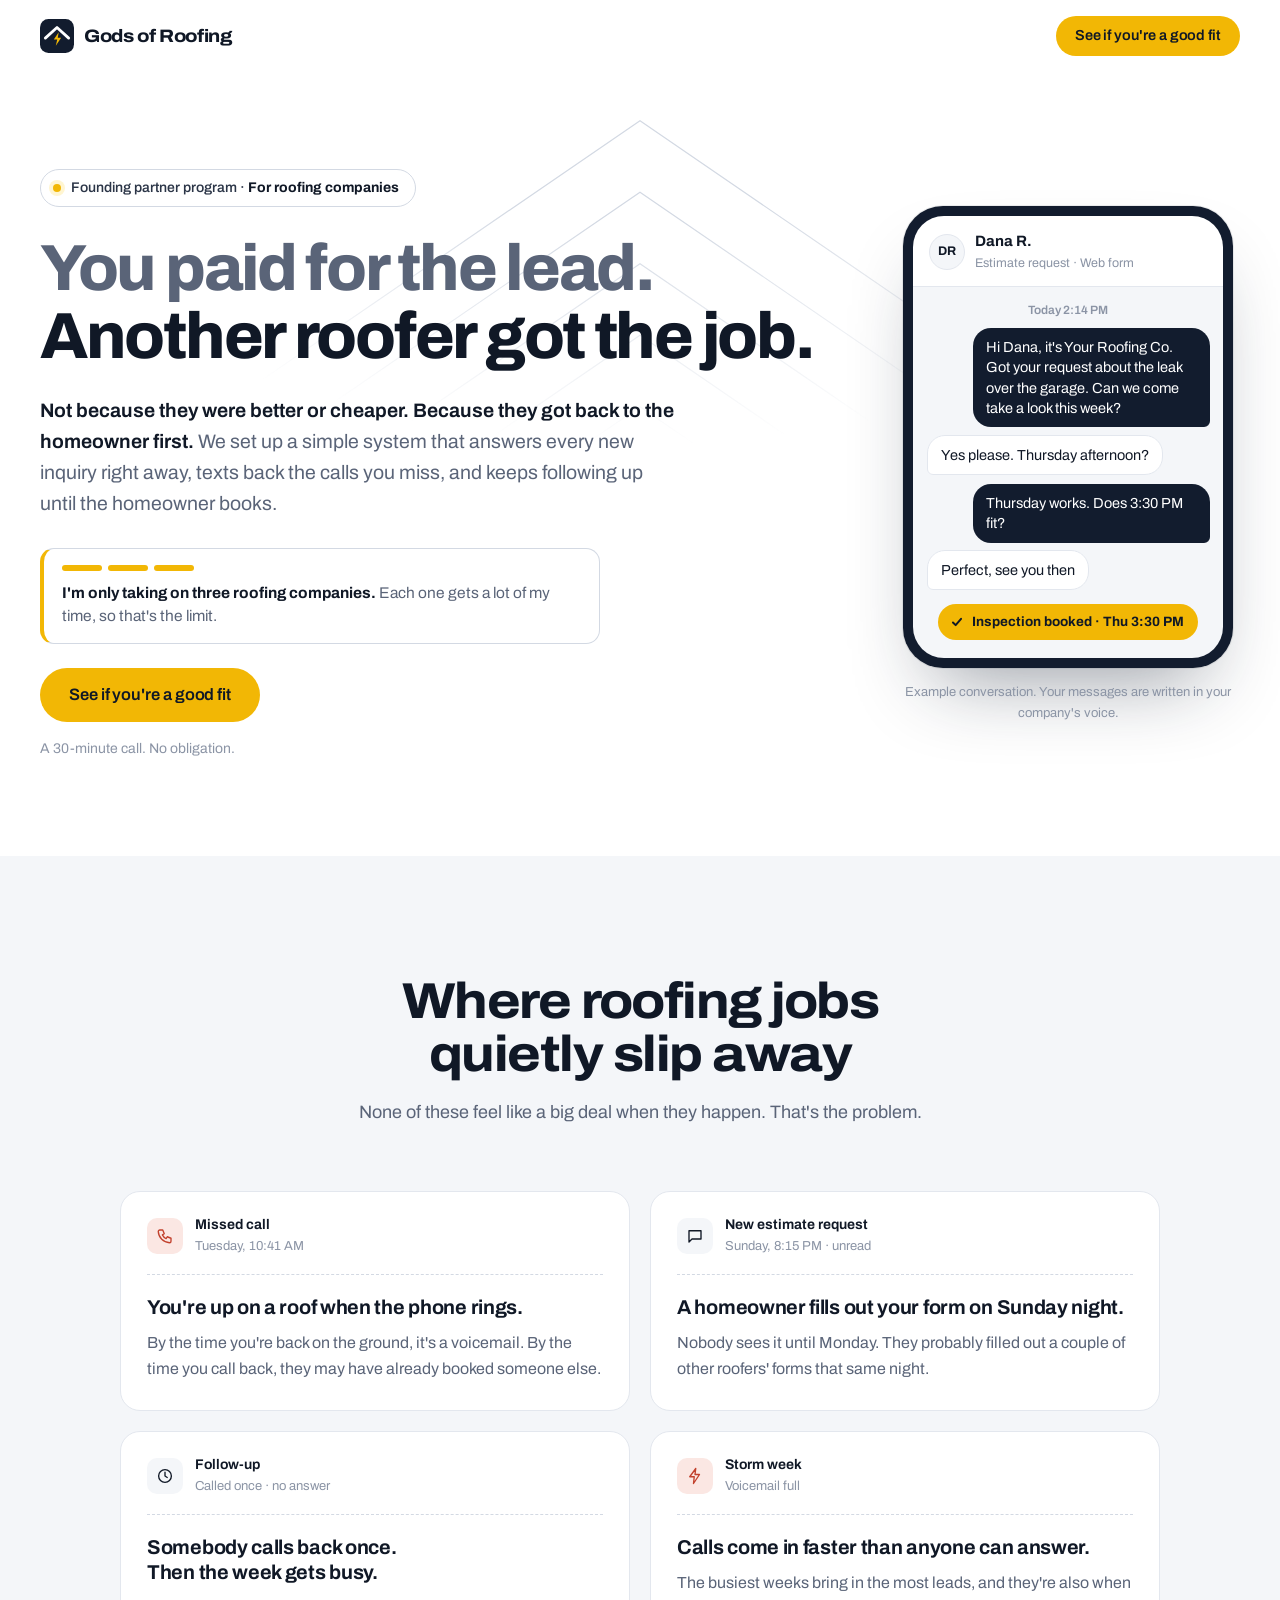
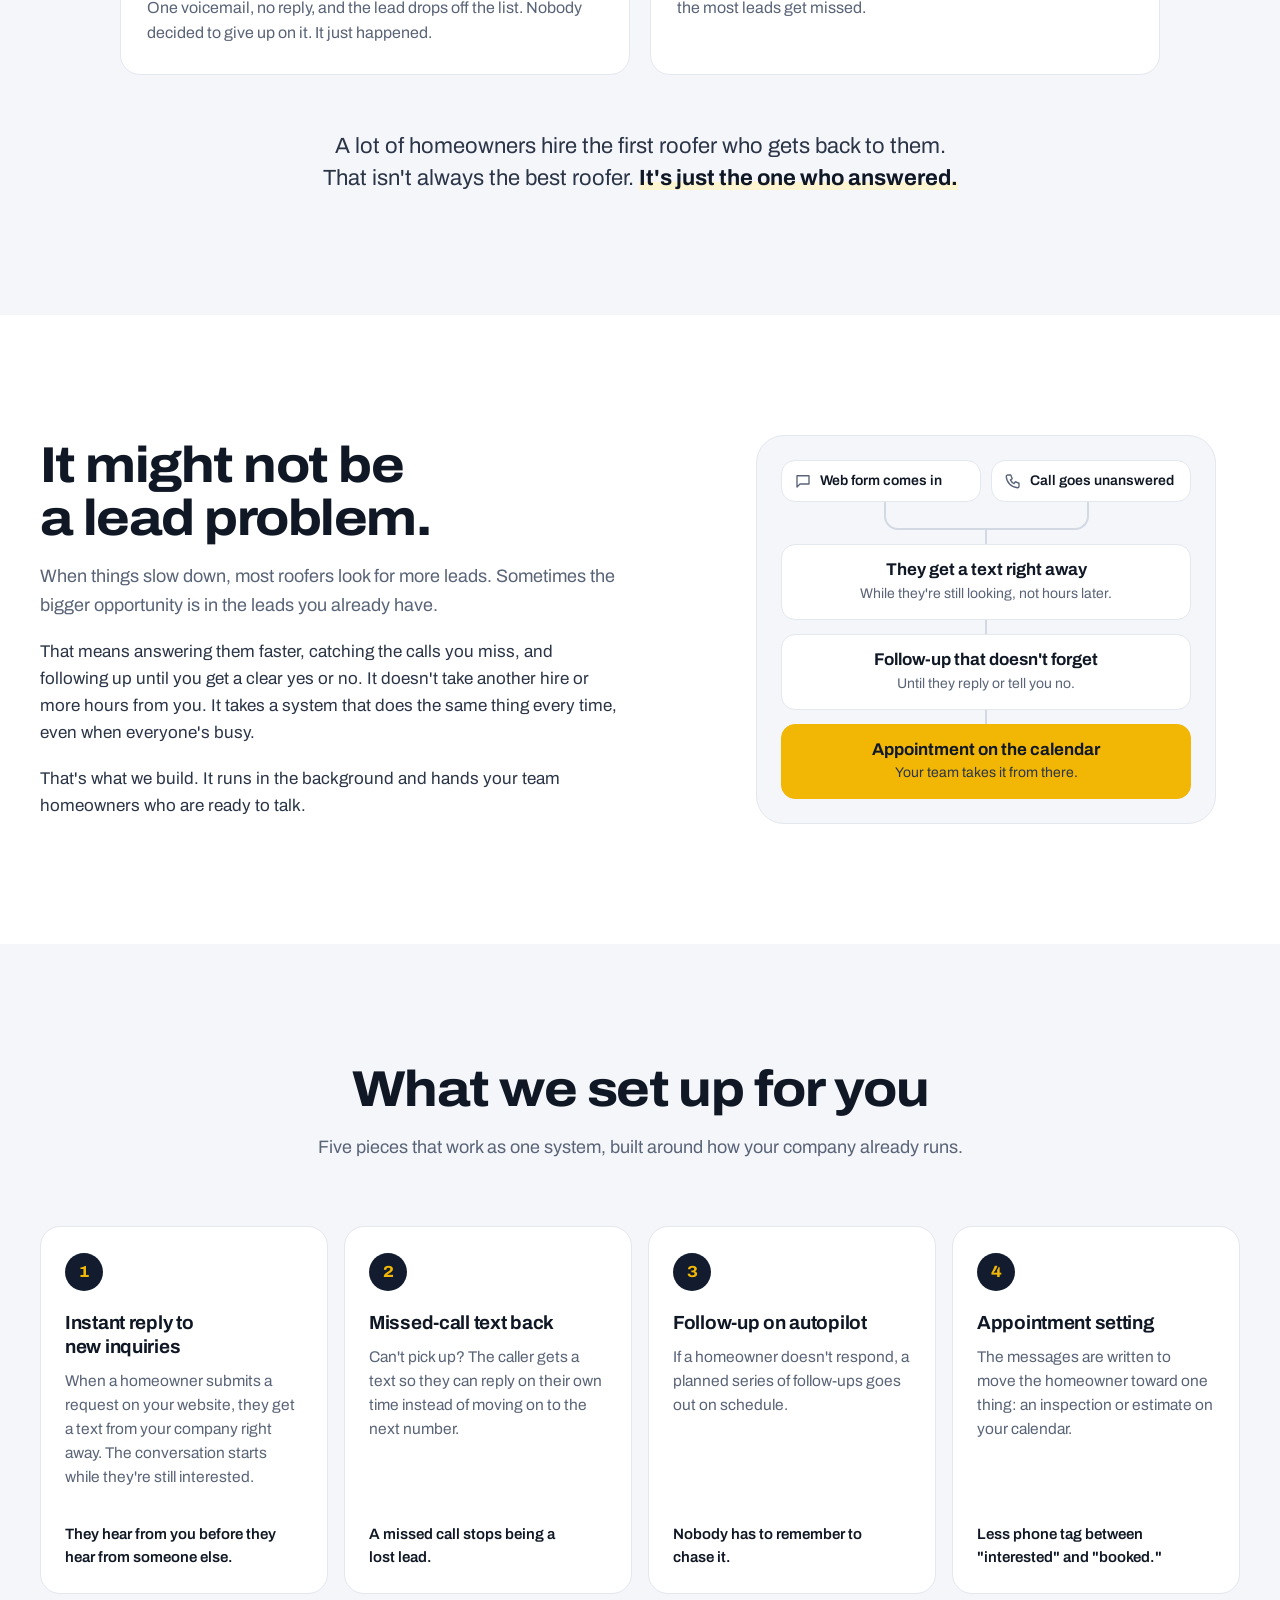
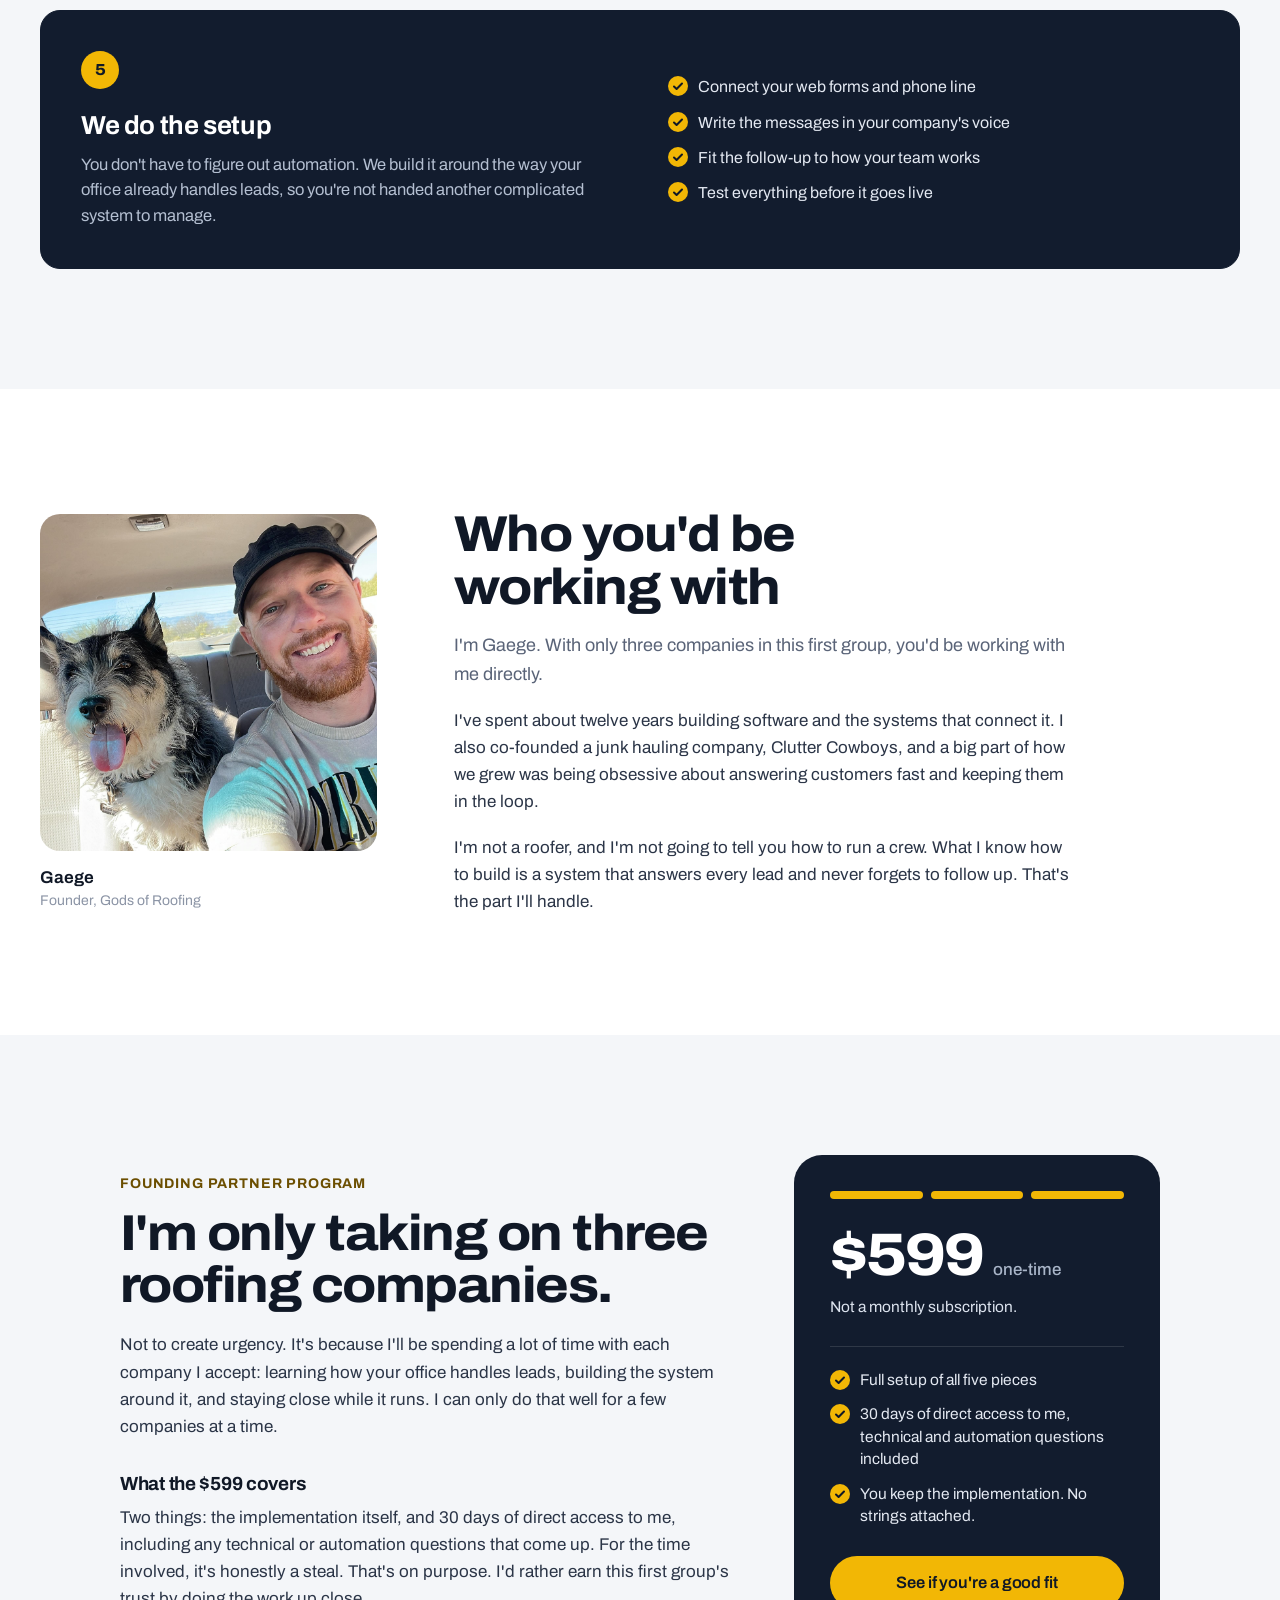
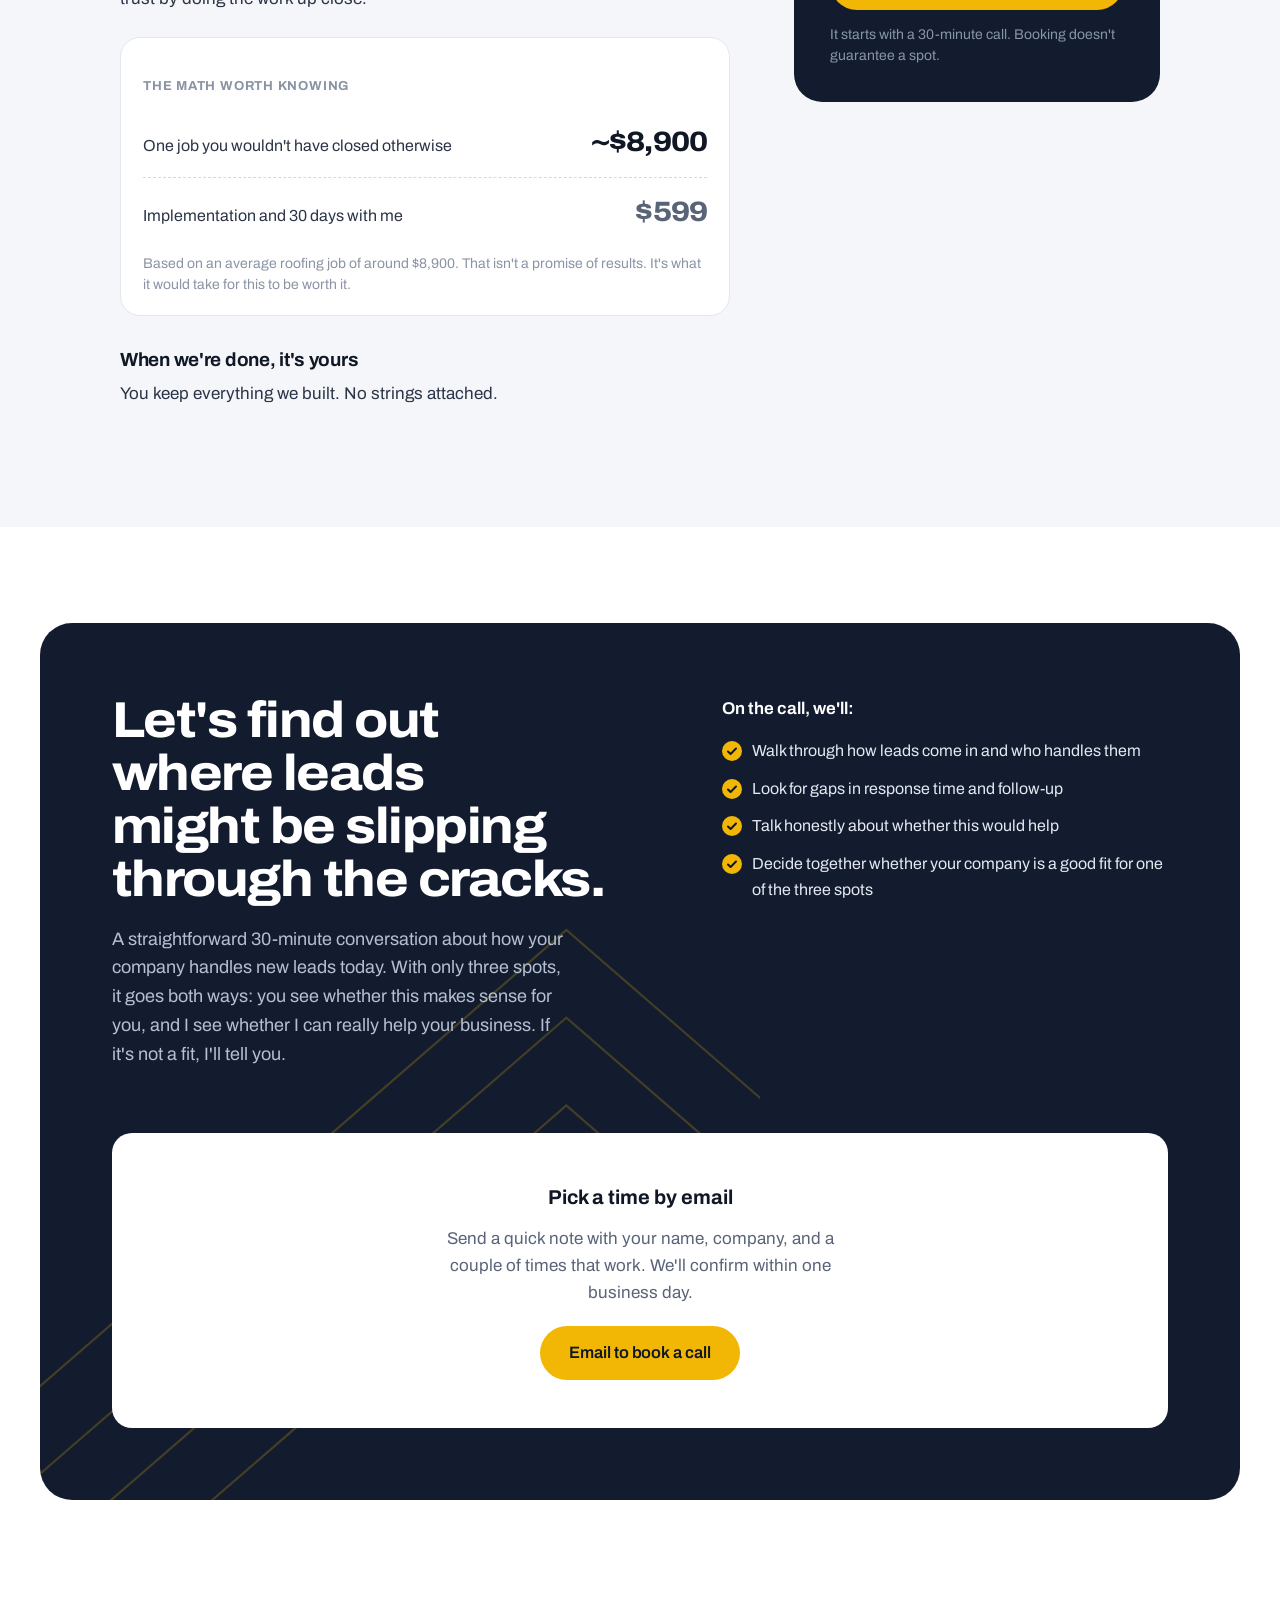
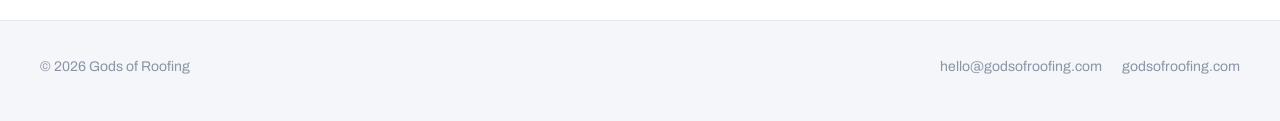
==== commit 771efb05: "Update sales page" ====
--- a/pilot/index.html
+++ b/pilot/index.html
@@ -7,28 +7,31 @@
 
     <!-- ===================================================================
          EDITABLE VALUES live in pilot.js (CONFIG at the top of the file):
-         offer name, price, price term, pilot length, spots, VSL, calendar,
-         pixel and analytics IDs. Text below is the fallback shown before
-         the script runs, so keep it roughly in sync if you change CONFIG.
-         The <title> and meta tags can't be set from CONFIG for link
-         previews (Facebook reads the raw HTML), so edit them here too.
+         price, spots, spots remaining, booking calendar, optional video,
+         privacy policy, pixel and analytics IDs. Text below is the fallback
+         shown before the script runs, so keep it in sync if you change CONFIG.
+         The <title> and meta tags can't be set from CONFIG for link previews
+         (Facebook reads the raw HTML), so edit them here too.
 
          STYLES: this page uses the main site's stylesheet (../styles.css)
-         and its components. pilot.css only adds the few pieces the main
-         site doesn't have (video, leak pipe, calendar, sticky phone CTA).
+         and its components. pilot.css adds only what this page needs.
+
+         COPY RULES for this page: one message (you're already paying for
+         these leads), no invented stats, results, testimonials, or
+         deadlines. Only the five core pieces are offered.
          =================================================================== -->
-    <title>Lead Leak Pilot | Gods of Roofing</title>
+    <title>Founding Partner Program | Gods of Roofing</title>
     <meta name="description"
-        content="A 30-day pilot for three roofing companies: plug the leaks between new lead and signed roof. $599.">
-    <!-- Ad landing page: kept out of search results. [CONFIRM noindex] -->
+        content="Answer every new roofing lead right away, text back missed calls, and follow up until they book. Three founding-partner spots for roofing companies. $599 one-time.">
+    <!-- Ad landing page: kept out of search results. -->
     <meta name="robots" content="noindex, follow">
 
-    <meta property="og:title" content="Lead Leak Pilot | Gods of Roofing">
+    <meta property="og:title" content="You paid for the lead. Another roofer got the job.">
     <meta property="og:description"
-        content="Plug the leaks between new lead and signed roof. Three roofing companies. $599.">
+        content="Instant replies, missed-call text back, and follow-up that doesn't forget. Three roofing companies. $599 one-time.">
     <meta property="og:type" content="website">
     <meta property="og:url" content="https://godsofroofing.com/pilot/">
-    <!-- [OG IMAGE URL] 1200x630, absolute URL -->
+    <!-- [OG IMAGE] 1200x630, absolute URL -->
     <meta property="og:image" content="https://godsofroofing.com/pilot/og-image.jpg">
     <meta name="theme-color" content="#121C2E">
 
@@ -58,14 +61,14 @@
                 </svg>
                 <span class="brand-name">Gods of Roofing</span>
             </a>
-            <a class="btn btn-primary btn-sm" href="#book">Book a call</a>
+            <a class="btn btn-primary btn-sm" href="#book">See if you're a good fit</a>
         </div>
     </header>
 
     <main id="main">
 
         <!-- ============ 1. HERO ============ -->
-        <section class="hero pilot-hero">
+        <section class="hero pilot-hero" aria-labelledby="hero-h">
             <svg class="hero-gables" viewBox="0 0 1200 520" preserveAspectRatio="xMidYMin slice" aria-hidden="true">
                 <g fill="none" stroke="currentColor" stroke-width="1">
                     <path d="M-100 520 600 40l700 480" />
@@ -77,313 +80,349 @@
                 </g>
             </svg>
 
-            <div class="container hero-copy">
-                <p class="pill"><span class="pill-dot" aria-hidden="true"></span><span>For roofing contractors · <span
-                        data-cfg="spots">3</span>&nbsp;spots</span></p>
-
-                <h1>You don't have a lead problem. You've got a leaky bucket.</h1>
-                <!-- Alternate headlines:
-                     <h1>Stop paying for leads that slip out the bottom.</h1>
-                     <h1>Plug the leaks before you buy more leads.</h1> -->
-
-                <p class="lede">In <span data-cfg="pilotLength">30</span> days we plug the holes between "new lead" and
-                    "signed roof." <span data-cfg="spots">3</span> roofing companies. <span
-                        data-cfg="price">$599</span>.</p>
-
-                <!-- VSL: click-to-load. Nothing from the video host downloads until someone presses play.
-                     Set CONFIG.vsl.embedUrl and CONFIG.vsl.poster in pilot.js. -->
-                <div class="vsl" data-vsl>
-                    <button class="vsl-play" type="button" data-vsl-play aria-label="Play the video">
-                        <img class="vsl-poster" data-vsl-poster alt="" width="1280" height="720" hidden>
-                        <span class="vsl-placeholder ph" data-vsl-missing>[VSL EMBED URL]</span>
-                        <span class="vsl-btn" aria-hidden="true">
-                            <svg viewBox="0 0 24 24">
-                                <path d="M8 5.5v13l11-6.5z" fill="currentColor" />
+            <div class="container pilot-hero-grid">
+                <div class="hero-copy">
+                    <p class="pill"><span class="pill-dot" aria-hidden="true"></span><span>Founding partner program
+                            · <b>For roofing companies</b></span></p>
+
+                    <h1 id="hero-h"><span class="h1-setup">You paid for the lead.</span> <span
+                            class="h1-hit">Another roofer got the job.</span></h1>
+                    <!-- Other headlines considered:
+                         "They called you first. They hired the roofer who called back."
+                         "Your ad brought them in. Your competitor's crew is on their roof."
+                         "You paid for the lead. Don't lose the job to whoever answers first."
+                         "You're already paying for roofing leads. Make sure you're not losing them." -->
+
+                    <p class="lede"><strong>Not because they were better or cheaper. Because they got back to the
+                            homeowner first.</strong> We set up a simple system that answers every new inquiry right
+                        away, texts back the calls you miss, and keeps following up until the homeowner books.</p>
+
+                    <div class="hero-spots">
+                        <div class="slots" data-slots aria-label="3 of 3 founding partner spots open">
+                            <span class="slot is-open" aria-hidden="true"></span>
+                            <span class="slot is-open" aria-hidden="true"></span>
+                            <span class="slot is-open" aria-hidden="true"></span>
+                        </div>
+                        <p><b>I'm only taking on <span data-cfg="spotsWord">three</span> roofing companies.</b>
+                            Each one gets a lot of my time, so that's the limit. <span class="hero-spots-count">
+                                <!-- <span
+                                    data-cfg="spotsRemaining">3</span> of <span data-cfg="spots">3</span> spots
+                                open.</span></p> -->
+                    </div>
+
+                    <div class="hero-ctas">
+                        <a class="btn btn-primary btn-lg" href="#book" data-hero-cta>See if you're a good fit</a>
+                    </div>
+                    <p class="hero-note">A 30-minute call. No obligation.</p>
+                </div>
+
+                <!-- Illustration: what a homeowner sees after filling out the contractor's web form -->
+                <figure class="convo" aria-labelledby="convo-cap">
+                    <div class="phone" role="img"
+                        aria-label="Example text conversation. A homeowner submits an estimate request at 2:14 PM, gets a text from the roofing company the same minute, and books an inspection for Thursday at 3:30 PM.">
+                        <div class="phone-top" aria-hidden="true">
+                            <span class="phone-avatar">DR</span>
+                            <span class="phone-who"><b>Dana R.</b><small>Estimate request · Web form</small></span>
+                        </div>
+                        <div class="phone-thread" aria-hidden="true">
+                            <p class="msg-sys">Today 2:14 PM</p>
+                            <p class="msg msg-out">Hi Dana, it's Your Roofing Co. Got your request about the leak over
+                                the garage. Can we come take a look this week?</p>
+                            <p class="msg msg-in">Yes please. Thursday afternoon?</p>
+                            <p class="msg msg-out">Thursday works. Does 3:30 PM fit?</p>
+                            <p class="msg msg-in">Perfect, see you then</p>
+                            <p class="msg-booked">
+                                <svg viewBox="0 0 20 20" aria-hidden="true">
+                                    <path d="m5.5 10.5 3 3 6-7" fill="none" stroke="currentColor" stroke-width="2.2"
+                                        stroke-linecap="round" stroke-linejoin="round" />
+                                </svg>
+                                Inspection booked · Thu 3:30 PM
+                            </p>
+                        </div>
+                    </div>
+                    <figcaption id="convo-cap">Example conversation. Your messages are written in your company's
+                        voice.</figcaption>
+                </figure>
+            </div>
+        </section>
+
+        <!-- ============ 2. THE PROBLEM ============ -->
+        <section class="section section-paper" aria-labelledby="problem-h">
+            <div class="container">
+                <header class="section-head">
+                    <h2 id="problem-h">Where roofing jobs quietly slip away</h2>
+                    <p>None of these feel like a big deal when they happen. That's the problem.</p>
+                </header>
+
+                <ul class="moments">
+                    <li class="moment">
+                        <p class="moment-alert">
+                            <span class="moment-icon moment-icon-red" aria-hidden="true">
+                                <svg viewBox="0 0 24 24">
+                                    <path
+                                        d="M5 4h4l2 5-2.5 1.5a11 11 0 0 0 5 5L15 13l5 2v4a2 2 0 0 1-2 2A16 16 0 0 1 3 6a2 2 0 0 1 2-2z" />
+                                </svg>
+                            </span>
+                            <span><b>Missed call</b><small>Tuesday, 10:41 AM</small></span>
+                        </p>
+                        <h3>You're up on a roof when the phone rings.</h3>
+                        <p>By the time you're back on the ground, it's a voicemail. By the time you call back, they may
+                            have already booked someone else.</p>
+                    </li>
+                    <li class="moment">
+                        <p class="moment-alert">
+                            <span class="moment-icon" aria-hidden="true">
+                                <svg viewBox="0 0 24 24">
+                                    <path d="M4 5h16v11H8l-4 4z" />
+                                </svg>
+                            </span>
+                            <span><b>New estimate request</b><small>Sunday, 8:15 PM · unread</small></span>
+                        </p>
+                        <h3>A homeowner fills out your form on Sunday night.</h3>
+                        <p>Nobody sees it until Monday. They probably filled out a couple of other roofers' forms that
+                            same night.</p>
+                    </li>
+                    <li class="moment">
+                        <p class="moment-alert">
+                            <span class="moment-icon" aria-hidden="true">
+                                <svg viewBox="0 0 24 24">
+                                    <path d="M12 7v5l3 2" />
+                                    <circle cx="12" cy="12" r="8.5" />
+                                </svg>
+                            </span>
+                            <span><b>Follow-up</b><small>Called once · no answer</small></span>
+                        </p>
+                        <h3>Somebody calls back once. Then the week gets busy.</h3>
+                        <p>One voicemail, no reply, and the lead drops off the list. Nobody decided to give up on it.
+                            It just happened.</p>
+                    </li>
+                    <li class="moment">
+                        <p class="moment-alert">
+                            <span class="moment-icon moment-icon-red" aria-hidden="true">
+                                <svg viewBox="0 0 24 24">
+                                    <path d="M13 2 5 13h6l-1 9 8-12h-6z" />
+                                </svg>
+                            </span>
+                            <span><b>Storm week</b><small>Voicemail full</small></span>
+                        </p>
+                        <h3>Calls come in faster than anyone can answer.</h3>
+                        <p>The busiest weeks bring in the most leads, and they're also when the most leads get
+                            missed.</p>
+                    </li>
+                </ul>
+
+                <p class="moments-close">A lot of homeowners hire the first roofer who gets back to them. That isn't
+                    always the best roofer. <strong>It's just the one who answered.</strong></p>
+            </div>
+        </section>
+
+        <!-- ============ 3. THE SOLUTION ============ -->
+        <section class="section" aria-labelledby="method-h">
+            <div class="container method">
+                <div class="method-copy">
+                    <h2 id="method-h">It might not be a lead problem.</h2>
+                    <p class="method-lede">When things slow down, most roofers look for more leads. Sometimes the
+                        bigger opportunity is in the leads you already have.</p>
+                    <p>That means answering them faster, catching the calls you miss, and following up until you get
+                        a clear yes or no. It doesn't take another hire or more hours from you. It takes a system that
+                        does the same thing every time, even when everyone's busy.</p>
+                    <p>That's what we build. It runs in the background and hands your team homeowners who are ready to
+                        talk.</p>
+                </div>
+
+                <div class="system" aria-label="How the system works">
+                    <div class="system-in">
+                        <span class="system-src">
+                            <svg viewBox="0 0 24 24" aria-hidden="true">
+                                <path d="M4 5h16v11H8l-4 4z" />
                             </svg>
+                            Web form comes in
                         </span>
-                    </button>
+                        <span class="system-src">
+                            <svg viewBox="0 0 24 24" aria-hidden="true">
+                                <path
+                                    d="M5 4h4l2 5-2.5 1.5a11 11 0 0 0 5 5L15 13l5 2v4a2 2 0 0 1-2 2A16 16 0 0 1 3 6a2 2 0 0 1 2-2z" />
+                            </svg>
+                            Call goes unanswered
+                        </span>
+                    </div>
+                    <ol class="system-steps">
+                        <li>
+                            <b>They get a text right away</b>
+                            <small>While they're still looking, not hours later.</small>
+                        </li>
+                        <li>
+                            <b>Follow-up that doesn't forget</b>
+                            <small>Until they reply or tell you no.</small>
+                        </li>
+                        <li class="system-end">
+                            <b>Appointment on the calendar</b>
+                            <small>Your team takes it from there.</small>
+                        </li>
+                    </ol>
                 </div>
-
-                <div class="hero-ctas">
-                    <a class="btn btn-primary btn-lg" href="#book"><span>Grab one of the <span data-cfg="spots">3</span>
-                        spots</span></a>
-                </div>
-                <p class="hero-note">Pick a time at the bottom of the page. 30 minutes, no pressure.</p>
-            </div>
-        </section>
-
-        <!-- ============ 2. THE LEAK ============ -->
-        <section class="section" aria-labelledby="leak-h">
-            <div class="container leak">
-                <div class="leak-copy">
-                    <h2 id="leak-h">Where the money goes</h2>
-                    <p class="leak-lede">A form comes in while everybody's up on a roof. A call hits voicemail during
-                        storm week. Somebody gets a quote and just goes quiet.</p>
-                    <p>Every one of those is money you already spent, leaking out the bottom of the bucket. And nobody
-                        notices, because new leads keep pouring in the top.</p>
-                </div>
-
-                <ol class="pipe" aria-label="Where leads leak out between first contact and a signed roof">
-                    <li><b>New lead</b><span class="drip">Slow response</span></li>
-                    <li><b>Call to the office</b><span class="drip">Missed call</span></li>
-                    <li><b>First conversation</b><span class="drip">The first call</span></li>
-                    <li><b>Quote sent</b><span class="drip">No follow-up</span></li>
-                    <li><b>Old leads</b><span class="drip">Left for dead</span></li>
-                    <li class="pipe-end"><b>Signed roof</b></li>
-                </ol>
-            </div>
-        </section>
-
-        <!-- ============ 3. WHAT'S INCLUDED ============ -->
+            </div>
+        </section>
+
+        <!-- ============ 4. WHAT WE IMPLEMENT ============ -->
         <section class="section section-paper" aria-labelledby="inc-h">
             <div class="container">
                 <header class="section-head">
-                    <h2 id="inc-h">Seven leaks we plug</h2>
-                    <p>Everything below is set up and running inside the first week.</p>
+                    <h2 id="inc-h">What we set up for you</h2>
+                    <p>Five pieces that work as one system, built around how your company already runs.</p>
                 </header>
 
-                <ul class="features leaks">
-                    <li class="feature">
-                        <span class="step-num">1</span>
-                        <h3>2-minute response</h3>
-                        <p>Every web form and every missed call to the office gets a text and an email back inside 2
-                            minutes.</p>
-                        <p class="plug"><b>Plugs:</b> the homeowner calling the next roofer on the list.</p>
-                    </li>
-                    <li class="feature">
-                        <span class="step-num">2</span>
-                        <h3>Instant team alert</h3>
-                        <p>The lead pings everyone who should know, with a tap-to-call button. Whoever's free calls
-                            back.</p>
-                        <p class="plug"><b>Plugs:</b> a lead sitting in somebody's inbox.</p>
-                    </li>
-                    <li class="feature">
-                        <span class="step-num">3</span>
-                        <h3>48-hour education emails</h3>
-                        <p>An email every 4 hours for 2 days walking the homeowner through how the process works, so
-                            they trust you before you show up.</p>
-                        <p class="plug"><b>Plugs:</b> leads going cold or shopping around.</p>
-                    </li>
-                    <li class="feature">
-                        <span class="step-num">4</span>
-                        <h3>A real piece of mail</h3>
-                        <p>A mailer lands at the lead's house. Something they can hold, stick on the fridge, hand to
-                            their spouse.</p>
-                        <p class="plug"><b>Plugs:</b> getting buried in a crowded inbox. Most roofers don't do
-                            this.</p>
-                    </li>
-                    <li class="feature">
-                        <span class="step-num">5</span>
-                        <h3>Dead lead reactivation</h3>
-                        <p>A text and email campaign to the old leads sitting in your system.</p>
-                        <p class="plug"><b>Plugs:</b> leads you already paid for and gave up on.</p>
-                    </li>
-                    <li class="feature">
-                        <span class="step-num">6</span>
-                        <h3>First-call audit</h3>
-                        <p>For 30 days we review your first-contact calls, then hand you a report on what to tighten
-                            up.</p>
-                        <p class="plug"><b>Plugs:</b> jobs lost in the first two minutes on the phone.</p>
-                    </li>
-                    <li class="feature">
-                        <span class="step-num">7</span>
-                        <h3>Weekly report</h3>
-                        <p>Every week: how fast leads got contacted and what's converting better than before.</p>
-                        <p class="plug"><b>Plugs:</b> guessing what's working.</p>
-                    </li>
-                    <!-- Fills the 8th cell of the grid so it isn't left empty -->
-                    <li class="feature feature-cta">
-                        <h3>All seven, live inside week one.</h3>
-                        <a class="btn btn-primary" href="#book">Grab a spot</a>
-                    </li>
-                </ul>
-            </div>
-        </section>
-
-        <!-- ============ 4. HOW IT WORKS ============ -->
-        <!-- [CONFIRM or adjust these steps] -->
-        <section class="section" aria-labelledby="how-h">
+                <ol class="parts">
+                    <li class="part">
+                        <span class="part-num" aria-hidden="true">1</span>
+                        <h3>Instant reply to new inquiries</h3>
+                        <p>When a homeowner submits a request on your website, they get a text from your company right
+                            away. The conversation starts while they're still interested.</p>
+                        <p class="part-why">They hear from you before they hear from someone else.</p>
+                    </li>
+                    <li class="part">
+                        <span class="part-num" aria-hidden="true">2</span>
+                        <h3>Missed-call text back</h3>
+                        <p>Can't pick up? The caller gets a text so they can reply on their own time instead of moving
+                            on to the next number.</p>
+                        <p class="part-why">A missed call stops being a lost lead.</p>
+                    </li>
+                    <li class="part">
+                        <span class="part-num" aria-hidden="true">3</span>
+                        <h3>Follow-up on autopilot</h3>
+                        <p>If a homeowner doesn't respond, a planned series of follow-ups goes out on schedule.</p>
+                        <p class="part-why">Nobody has to remember to chase it.</p>
+                    </li>
+                    <li class="part">
+                        <span class="part-num" aria-hidden="true">4</span>
+                        <h3>Appointment setting</h3>
+                        <p>The messages are written to move the homeowner toward one thing: an inspection or estimate
+                            on your calendar.</p>
+                        <p class="part-why">Less phone tag between "interested" and "booked."</p>
+                    </li>
+                    <li class="part part-setup">
+                        <div>
+                            <span class="part-num" aria-hidden="true">5</span>
+                            <h3>We do the setup</h3>
+                            <p>You don't have to figure out automation. We build it around the way your office already
+                                handles leads, so you're not handed another complicated system to manage.</p>
+                        </div>
+                        <ul class="checks">
+                            <li>Connect your web forms and phone line</li>
+                            <li>Write the messages in your company's voice</li>
+                            <li>Fit the follow-up to how your team works</li>
+                            <li>Test everything before it goes live</li>
+                        </ul>
+                    </li>
+                </ol>
+            </div>
+        </section>
+
+        <!-- ============ 5. WHO YOU'D WORK WITH ============ -->
+        <!-- Facts below come from the About section on godsofroofing.com. Keep them in sync. -->
+        <section class="section" aria-labelledby="about-h">
+            <div class="container about pilot-about">
+                <figure class="about-photo">
+                    <img src="../images/gaege.jpg" alt="Gaege, founder of Gods of Roofing" width="800" height="1000"
+                        loading="lazy" decoding="async"
+                        onerror="this.closest('.about').classList.add('about-no-photo'); this.parentElement.remove();">
+                    <figcaption><b>Gaege</b><small>Founder, Gods of Roofing</small></figcaption>
+                </figure>
+                <div class="about-copy">
+                    <h2 id="about-h">Who you'd be working with</h2>
+                    <p class="about-lede">I'm Gaege. With only three companies in this first group, you'd be working
+                        with me directly.</p>
+                    <p>I've spent about twelve years building software and the systems that connect it. I also
+                        co-founded a junk hauling company, Clutter Cowboys, and a big part of how we grew was being
+                        obsessive about answering customers fast and keeping them in the loop.</p>
+                    <p>I'm not a roofer, and I'm not going to tell you how to run a crew. What I know how to build is a
+                        system that answers every lead and never forgets to follow up. That's the part I'll handle.</p>
+
+                    <!-- Optional video. Stays hidden until CONFIG.vsl.embedUrl is set in pilot.js.
+                         Click to load: nothing from the video host downloads until someone presses play. -->
+                    <div class="vsl" data-vsl hidden>
+                        <button class="vsl-play" type="button" data-vsl-play aria-label="Play a short video from Gaege">
+                            <img class="vsl-poster" data-vsl-poster alt="" width="1280" height="720" hidden>
+                            <span class="vsl-btn" aria-hidden="true">
+                                <svg viewBox="0 0 24 24">
+                                    <path d="M8 5.5v13l11-6.5z" fill="currentColor" />
+                                </svg>
+                            </span>
+                        </button>
+                    </div>
+                </div>
+            </div>
+        </section>
+
+        <!-- ============ 6. THE FOUNDING PARTNER OFFER ============ -->
+        <section class="section section-paper" aria-labelledby="offer-h">
             <div class="container">
-                <header class="section-head">
-                    <h2 id="how-h">How the <span data-cfg="pilotLength">30</span> days go</h2>
-                </header>
-                <ol class="steps steps-4">
-                    <li class="step">
-                        <span class="step-num">1</span>
-                        <span class="tag tag-gold step-when">Week 1</span>
-                        <h3>Set it up</h3>
-                        <p>Quick call. We connect your forms and phone line and write your messages.</p>
-                    </li>
-                    <li class="step">
-                        <span class="step-num">2</span>
-                        <span class="tag tag-gold step-when">Weeks 1–4</span>
-                        <h3>Let it run</h3>
-                        <p>Everything's live. Reactivation goes out to your old leads. The first-call audit is
-                            underway.</p>
-                    </li>
-                    <li class="step">
-                        <span class="step-num">3</span>
-                        <span class="tag tag-gold step-when">Every week</span>
-                        <h3>Your report</h3>
-                        <p>What came in, how fast it got answered, and what moved.</p>
-                    </li>
-                    <li class="step">
-                        <span class="step-num">4</span>
-                        <span class="tag tag-gold step-when">Day <span data-cfg="pilotLength">30</span></span>
-                        <h3>The straight talk</h3>
-                        <p>Your call audit report, and an honest conversation about what changed.</p>
-                    </li>
-                </ol>
-            </div>
-        </section>
-
-        <!-- ============ 5. PRICE ============ -->
-        <section class="section section-paper" aria-labelledby="price-h">
-            <div class="container">
-                <article class="plan plan-featured pilot-plan">
-                    <span class="plan-badge"><span data-cfg="spotsRemaining">3</span> of <span
-                            data-cfg="spots">3</span> spots open</span>
-                    <h2 id="price-h" data-cfg="offerName">Lead Leak Pilot</h2>
-                    <p class="price"><span class="price-amount" data-cfg="price">$599</span><span
-                            class="price-per ph" data-cfg="priceTerm">[ONE-TIME / PER MONTH]</span></p>
-                    <div class="pilot-plan-copy">
-                        <p class="pilot-plan-lead">That's not what this will cost later.</p>
-                        <p>I'm keeping it low for <span data-cfg="spots">3</span> roofing companies because I need real
-                            numbers to show the next guy. If it works, I get to share your results, with your
-                            permission. That's the deal.</p>
-                        <p class="pilot-plan-sig">Gaege, founder</p>
-                    </div>
-                    <a class="btn btn-primary btn-lg btn-block" href="#book">Grab a spot</a>
+                <article class="offer">
+                    <div class="offer-story">
+                        <p class="offer-eyebrow">Founding partner program</p>
+                        <h2 id="offer-h">I'm only taking on <span data-cfg="spotsWord">three</span> roofing
+                            companies.</h2>
+                        <p>Not to create urgency. It's because I'll be spending a lot of time with each company I
+                            accept: learning how your office handles leads, building the system around it, and staying
+                            close while it runs. I can only do that well for a few companies at a time.</p>
+
+                        <h3>What the $599 covers</h3>
+                        <p>Two things: the implementation itself, and <span data-cfg="accessDays">30</span> days of
+                            direct access to me, including any technical or automation questions that come up. For the
+                            time involved, it's honestly a steal. That's on purpose. I'd rather earn this first group's
+                            trust by doing the work up close.</p>
+
+                        <div class="anchor">
+                            <p class="anchor-head">The math worth knowing</p>
+                            <dl>
+                                <div class="anchor-row">
+                                    <dt>One job you wouldn't have closed otherwise</dt>
+                                    <dd>~<span data-cfg="avgJobValue">$8,900</span></dd>
+                                </div>
+                                <div class="anchor-row anchor-cost">
+                                    <dt>Implementation and <span data-cfg="accessDays">30</span> days with me</dt>
+                                    <dd data-cfg="price">$599</dd>
+                                </div>
+                            </dl>
+                            <p class="anchor-note">Based on an average roofing job of around <span
+                                    data-cfg="avgJobValue">$8,900</span>. That isn't a promise of results. It's what
+                                it would take for this to be worth it.</p>
+                        </div>
+
+                        <h3>When we're done, it's yours</h3>
+                        <p>You keep everything we built. No strings attached.</p>
+                    </div>
+
+                    <div class="offer-box">
+                        <div class="slots" data-slots aria-label="3 of 3 founding partner spots open">
+                            <span class="slot is-open" aria-hidden="true"></span>
+                            <span class="slot is-open" aria-hidden="true"></span>
+                            <span class="slot is-open" aria-hidden="true"></span>
+                        </div>
+                        <!-- <p class="slots-label"><span data-cfg="spotsRemaining">3</span> of <span
+                                data-cfg="spots">3</span> spots open</p> -->
+
+                        <p class="price"><span class="price-amount" data-cfg="price">$599</span><span
+                                class="price-per" data-cfg="priceTerm">one-time</span></p>
+                        <p class="offer-note">Not a monthly subscription.</p>
+                        <!-- [CONFIRM] If the client pays anything ongoing for the tools this runs on
+                             (texting, phone number, software), say so here in one plain sentence. -->
+
+                        <ul class="checks">
+                            <li>Full setup of all five pieces</li>
+                            <li><span data-cfg="accessDays">30</span> days of direct access to me, technical and
+                                automation questions included</li>
+                            <li>You keep the implementation. No strings attached.</li>
+                        </ul>
+
+                        <a class="btn btn-primary btn-lg btn-block" href="#book">See if you're a good fit</a>
+                        <p class="offer-fine">It starts with a 30-minute call. Booking doesn't guarantee a spot.</p>
+                    </div>
                 </article>
             </div>
         </section>
 
-        <!-- ============ 6. FIT ============ -->
-        <section class="section" aria-labelledby="fit-h">
-            <div class="container">
-                <header class="section-head">
-                    <h2 id="fit-h">Is this you?</h2>
-                </header>
-                <div class="results fit">
-                    <div class="plan">
-                        <h3>Good fit</h3>
-                        <ul class="checks">
-                            <li>You're already getting leads from ads, search, or referrals.</li>
-                            <li>Your office misses calls when it gets busy.</li>
-                            <li>You want to see the numbers, good or bad.</li>
-                        </ul>
-                    </div>
-                    <div class="plan">
-                        <h3>Not a fit</h3>
-                        <ul class="checks checks-no">
-                            <li>You don't have lead flow yet.</li>
-                            <li>Nobody's going to answer the leads that come back to life.</li>
-                        </ul>
-                    </div>
-                </div>
-            </div>
-        </section>
-
-        <!-- ============ 7. PROOF ============ -->
-        <!-- Testimonials copied word for word from godsofroofing.com. Don't edit the wording. -->
-        <section class="section section-paper" aria-labelledby="proof-h">
-            <div class="container">
-                <header class="section-head">
-                    <h2 id="proof-h">What people say</h2>
-                </header>
-                <div class="results">
-                    <figure class="result">
-                        <div class="result-stat">
-                            <span class="result-num">+87%</span>
-                            <span class="result-label">Appointment booking speed</span>
-                        </div>
-                        <blockquote>Gaege once again supported our automation system despite having tricky platforms
-                            to work with found a solution for every problem we encountered and delivered top quality
-                            work. Definitely recommend!</blockquote>
-                        <figcaption>
-                            <span class="av av-lg">JF</span>
-                            <span><b>James F.</b><small>Owner, Vista View Properties</small></span>
-                        </figcaption>
-                    </figure>
-                    <figure class="result">
-                        <div class="result-stat">
-                            <span class="result-num">+94%</span>
-                            <span class="result-label">Info request conversions</span>
-                        </div>
-                        <blockquote>Gaege delivered a complete automation system exactly as promised , and explained
-                            the process clearly. The final setup is running smoothly and met the scope we agreed on.
-                            Professional communication and timely delivery. Recommended for anyone wanting to have a
-                            real pro working with them, I will definitely work with him on any future projects
-                        </blockquote>
-                        <figcaption>
-                            <span class="av av-lg">EB</span>
-                            <span><b>Edwin B.</b><small>Roofing Company Owner</small></span>
-                        </figcaption>
-                    </figure>
-                    <figure class="result result-empty">
-                        <p class="ph">[PILOT CASE STUDY — coming soon]</p>
-                        <p class="result-empty-note">This spot's for one of the three pilot companies.</p>
-                    </figure>
-                </div>
-            </div>
-        </section>
-
-        <!-- ============ 8. GUARANTEE ============ -->
-        <!-- [GUARANTEE — Gaege to decide whether to offer one, e.g. a refund condition.
-             Uncomment once confirmed.]
-        <section class="section" aria-labelledby="guarantee-h">
-            <div class="container">
-                <header class="section-head">
-                    <h2 id="guarantee-h">[GUARANTEE HEADLINE]</h2>
-                    <p>[GUARANTEE TERMS]</p>
-                </header>
-            </div>
-        </section>
-        -->
-
-        <!-- ============ 9. FAQ ============ -->
-        <section class="section" aria-labelledby="faq-h">
-            <div class="container faq-wrap">
-                <div class="faq-intro">
-                    <h2 id="faq-h">Fair questions</h2>
-                    <p>Don't see yours? Ask on the call and I'll give you a straight answer.</p>
-                    <a class="btn btn-outline" href="#book">Book a call</a>
-                </div>
-                <div class="faq-list">
-                    <details name="faq">
-                        <summary>Why so cheap?</summary>
-                        <p>Because I'm building case studies. <span data-cfg="price">$599</span> covers the setup. In
-                            exchange, I get to share your results, with your permission, so the next roofer can see
-                            real numbers instead of promises.</p>
-                    </details>
-                    <details name="faq">
-                        <summary>Do I have to change how we work?</summary>
-                        <p>No. Your team just answers the leads that show up.</p>
-                    </details>
-                    <details name="faq">
-                        <summary>What do you need from me?</summary>
-                        <p>Access to your web forms and phone setup, a list of your past leads, and someone who'll
-                            answer the leads that get booked. <span class="ph">[CONFIRM]</span></p>
-                    </details>
-                    <details name="faq">
-                        <summary><span>What happens after <span data-cfg="pilotLength">30</span> days?</span></summary>
-                        <p><span class="ph">[CONFIRM: keep going at regular pricing, or walk away with everything
-                                learned.]</span></p>
-                    </details>
-                    <details name="faq">
-                        <summary>Do you work with my competitors?</summary>
-                        <p>Spots are limited per area, so I'm not working both sides of the same street. <span
-                                class="ph">[CONFIRM]</span></p>
-                    </details>
-                    <details name="faq">
-                        <summary>What if my old lead list is a mess?</summary>
-                        <p>That's normal. We'll clean it up.</p>
-                    </details>
-                </div>
-            </div>
-        </section>
-
-        <!-- ============ 10. BOOKING ============ -->
+        <!-- ============ 7. BOOKING ============ -->
         <section class="section cta-section" id="book" aria-labelledby="book-h">
             <div class="container">
                 <div class="cta cta-book">
@@ -398,44 +437,59 @@
                     </svg>
 
                     <div class="cta-copy">
-                        <h2 id="book-h">Grab a spot. Let's talk shop.</h2>
-                        <p>30 minutes. I'll look at where your leads are leaking and tell you straight if this is a
-                            fit.</p>
+                        <h2 id="book-h">Let's find out where leads might be slipping through the cracks.</h2>
+                        <p>A straightforward 30-minute conversation about how your company handles new leads today.
+                            With only three spots, it goes both ways: you see whether this makes sense for you, and I
+                            see whether I can really help your business. If it's not a fit, I'll tell you.</p>
+                    </div>
+
+                    <div class="cta-agenda">
+                        <p class="cta-agenda-head">On the call, we'll:</p>
+                        <ul class="cta-points">
+                            <li>Walk through how leads come in and who handles them</li>
+                            <li>Look for gaps in response time and follow-up</li>
+                            <li>Talk honestly about whether this would help</li>
+                            <li>Decide together whether your company is a good fit for one of the three spots</li>
+                        </ul>
                     </div>
 
                     <div class="cta-calendar">
-                        <!-- Calendar loads when this area gets close to the screen. Set CONFIG.calendar in pilot.js. -->
+                        <!-- Calendar loads when this area gets close to the screen. Set CONFIG.calendar.url in pilot.js.
+                             Until it's set, visitors see the email option below so the page still works. -->
                         <div class="calendar" data-calendar>
-                            <p class="calendar-placeholder ph" data-calendar-missing>[CALENDAR EMBED — set
-                                CONFIG.calendar.url in pilot.js]</p>
-                        </div>
-                        <p class="calendar-fallback">Calendar not loading? <a data-calendar-link href="#"
-                                target="_blank" rel="noopener">Open it in a new tab</a> or email <a
-                                href="mailto:hello@godsofroofing.com">hello@godsofroofing.com</a>.</p>
-
-                        <p class="calendar-note"><span data-cfg="spots">3</span> spots. When they're taken, that's it
-                            for this round.</p>
+                            <div class="calendar-missing" data-calendar-missing>
+                                <p class="calendar-missing-head">Pick a time by email</p>
+                                <p>Send a quick note with your name, company, and a couple of times that work. We'll
+                                    confirm within one business day.</p>
+                                <a class="btn btn-primary btn-lg" data-calendar-email
+                                    href="mailto:hello@godsofroofing.com?subject=Discovery%20call%20%E2%80%94%20founding%20partner%20program">Email
+                                    to book a call</a>
+                            </div>
+                        </div>
+                        <p class="calendar-fallback" data-calendar-fallback hidden>Calendar not loading? <a
+                                data-calendar-link href="#" target="_blank" rel="noopener">Open it in a new tab</a> or
+                            email <a href="mailto:hello@godsofroofing.com">hello@godsofroofing.com</a>.</p>
                     </div>
                 </div>
             </div>
         </section>
     </main>
 
-    <!-- ============ 11. FOOTER ============ -->
+    <!-- ============ FOOTER ============ -->
     <footer class="footer">
         <div class="container footer-base pilot-footer">
             <p>&copy; <span data-year>2026</span> Gods of Roofing</p>
             <nav class="pilot-footer-links" aria-label="Footer">
                 <a href="mailto:hello@godsofroofing.com">hello@godsofroofing.com</a>
                 <a href="https://godsofroofing.com/">godsofroofing.com</a>
-                <a href="#" data-privacy-link>Privacy policy</a>
+                <a href="#" data-privacy-link hidden>Privacy policy</a>
             </nav>
         </div>
     </footer>
 
-    <!-- Sticky CTA (phones only). Hides once the calendar is on screen. -->
-    <div class="sticky-cta" data-sticky-cta>
-        <a class="btn btn-primary btn-block" href="#book"><span>Grab a spot · <span data-cfg="price">$599</span></span></a>
+    <!-- Sticky CTA (phones and small tablets). Hidden while the hero button or the booking section is on screen. -->
+    <div class="sticky-cta is-hidden" data-sticky-cta>
+        <a class="btn btn-primary btn-block" href="#book">See if you're a good fit</a>
     </div>
 </body>
 
--- a/styles.css
+++ b/styles.css
@@ -433,7 +433,7 @@
 
 .hero-video-caption {
     margin-top: 14px;
-    text-align: center;
+    text-align: left;
     font-size: 14px;
     color: var(--muted);
 }
@@ -443,11 +443,16 @@
     font-weight: 650;
 }
 
-.hero-video video {
+.hero-video video,
+.hero-video img {
     display: block;
     width: 100%;
     height: 100%;
     object-fit: cover;
+}
+
+.hero-video video[hidden] {
+    display: none;
 }
 
 .hero-video-sound {
@@ -2260,8 +2265,27 @@
         font-size: 16px;
     }
 
+    .hero {
+        padding-top: 32px;
+    }
+
     .hero h1 {
-        font-size: clamp(2.3rem, 10.5vw, 2.8rem);
+        /* keep each line of the headline on one row so the video stays near the fold */
+        margin-top: 20px;
+        font-size: clamp(1.85rem, 8.4vw, 2.3rem);
+        line-height: 1.05;
+    }
+
+    .lede {
+        margin-top: 16px;
+    }
+
+    .hero-ctas {
+        margin-top: 24px;
+    }
+
+    .hero-video {
+        margin-top: 28px;
     }
 
     .hero-ctas {
@@ -2363,4 +2387,4 @@
     .marquee {
         overflow-x: auto;
     }
-}+}
--- a/pilot/pilot.css
+++ b/pilot/pilot.css
@@ -1,49 +1,668 @@
 /* =========================================================
-   Gods of Roofing — Lead Leak Pilot page
-   Loaded AFTER ../styles.css. The page is built from the main
-   site's components (nav, hero, section heads, features, steps,
-   plan card, results, FAQ, CTA, footer) and its color tokens.
-   This file only adds what the main site has no component for.
+   Gods of Roofing — Founding Partner Program page
+   Loaded AFTER ../styles.css. Uses the main site's tokens and
+   components (nav, hero, pill, section heads, about, checks,
+   price, CTA, footer). This file adds only what this page needs.
    ========================================================= */
 
-/* Placeholders: obvious on purpose. Remove the class once real content is in. */
-.ph {
-    background: var(--gold-soft);
-    color: var(--gold-ink);
-    border: 1px dashed rgba(107, 78, 0, 0.45);
-    border-radius: 6px;
-    padding: 0 6px;
-    font-weight: 600;
+/* ---------- Nav ---------- */
+/* On phones the hero button, then the sticky bar, is always on screen, so the nav button steps aside */
+@media (max-width: 480px) {
+    .nav .btn {
+        display: none;
+    }
 }
 
 /* ---------- Hero ---------- */
 .pilot-hero {
-    padding-bottom: var(--section-y);
-}
-
-.pilot-hero .hero-copy {
+    padding-bottom: clamp(56px, 8vw, 96px);
+}
+
+.pilot-hero-grid {
+    position: relative;
     z-index: 1;
     /* above the hero's bottom fade */
-}
-
-@media (min-width: 641px) {
+    display: grid;
+    gap: 48px;
+    align-items: center;
+}
+
+.pilot-hero .hero-copy {
+    text-align: left;
+    align-items: flex-start;
+}
+
+.pilot-hero .pill b {
+    font-weight: 700;
+    color: var(--ink);
+}
+
+.pilot-hero h1 {
+    max-width: 15ch;
+    font-size: clamp(2.3rem, 5vw, 4.1rem);
+    line-height: 1.02;
+}
+
+/* each sentence starts its own line; the setup is quieter so the hit lands */
+.pilot-hero h1 span {
+    display: block;
+}
+
+/* Two lines, always: the font scales with the text column so each sentence fits on one line.
+   "Another roofer got the job." is ~11.9em wide at this font width; 12.3 leaves a little room.
+   If you change the headline, re-measure and update the divisor. */
+@supports (font-size: 1cqi) {
+    .pilot-hero .hero-copy {
+        container-type: inline-size;
+    }
+
     .pilot-hero h1 {
-        max-width: 17ch;
-        font-size: clamp(2.65rem, 5.6vw, 4.4rem);
-    }
-}
-
-/* Video (click to load) */
+        max-width: none;
+        font-stretch: 100%;
+        font-size: min(4.25rem, 100cqi / 12.3);
+        line-height: 1.04;
+    }
+
+    .pilot-hero h1 span {
+        white-space: nowrap;
+    }
+
+    /* phones: a slightly narrower cut keeps two lines at a bigger size (~10.5em wide at 88%) */
+    @media (max-width: 640px) {
+        .pilot-hero h1 {
+            font-stretch: 88%;
+            font-size: calc(100cqi / 10.9);
+        }
+    }
+}
+
+.pilot-hero .h1-setup {
+    color: var(--slate);
+}
+
+.pilot-hero .lede strong {
+    color: var(--ink);
+    font-weight: 650;
+}
+
+.pilot-hero .hero-ctas {
+    justify-content: flex-start;
+    margin-top: 24px;
+}
+
+/* "Only three" strip above the hero button */
+.hero-spots {
+    margin-top: 28px;
+    max-width: 560px;
+    padding: 16px 18px;
+    background: var(--white);
+    border: 1px solid var(--line-2);
+    border-left: 4px solid var(--gold);
+    border-radius: var(--r-md);
+}
+
+.hero-spots .slots {
+    max-width: 132px;
+    gap: 6px;
+}
+
+.hero-spots .slot {
+    height: 6px;
+}
+
+.hero-spots .slot.is-taken {
+    background: var(--line-2);
+}
+
+.hero-spots p {
+    margin-top: 10px;
+    font-size: 15.5px;
+    line-height: 1.5;
+    color: var(--slate);
+    text-wrap: pretty;
+}
+
+.hero-spots b {
+    color: var(--ink);
+    font-weight: 700;
+}
+
+.hero-spots-count {
+    color: var(--gold-ink);
+    font-weight: 650;
+    white-space: nowrap;
+}
+
+@media (min-width: 1025px) {
+    .pilot-hero-grid {
+        grid-template-columns: minmax(0, 1.4fr) minmax(0, 0.6fr);
+        gap: 56px;
+    }
+}
+
+/* ---------- Phone conversation (illustration) ---------- */
+.convo {
+    margin: 0;
+    justify-self: center;
+    width: 100%;
+    max-width: 330px;
+}
+
+.phone {
+    background: var(--storm);
+    border-radius: 40px;
+    padding: 10px;
+    box-shadow: 0 40px 80px -32px rgba(18, 28, 46, 0.45), 0 0 0 1px rgba(18, 28, 46, 0.08);
+}
+
+.phone-top {
+    display: flex;
+    align-items: center;
+    gap: 10px;
+    padding: 16px 16px 14px;
+    background: var(--white);
+    border-radius: 31px 31px 0 0;
+    border-bottom: 1px solid var(--line);
+    line-height: 1.25;
+}
+
+.phone-avatar {
+    display: grid;
+    place-items: center;
+    flex: none;
+    width: 36px;
+    height: 36px;
+    border-radius: 50%;
+    background: var(--paper);
+    border: 1px solid var(--line);
+    font-size: 12.5px;
+    font-weight: 700;
+    color: var(--ink);
+}
+
+.phone-who b {
+    display: block;
+    font-size: 15px;
+    color: var(--ink);
+}
+
+.phone-who small {
+    font-size: 12.5px;
+    color: var(--muted);
+}
+
+.phone-thread {
+    display: flex;
+    flex-direction: column;
+    gap: 8px;
+    padding: 14px 14px 18px;
+    background: var(--paper);
+    border-radius: 0 0 31px 31px;
+}
+
+.msg-sys {
+    align-self: center;
+    font-size: 12px;
+    font-weight: 600;
+    color: var(--muted);
+}
+
+.msg {
+    max-width: 84%;
+    padding: 9px 13px;
+    border-radius: 18px;
+    font-size: 14.5px;
+    line-height: 1.4;
+}
+
+.msg-out {
+    align-self: flex-end;
+    background: var(--storm);
+    color: var(--white);
+    border-bottom-right-radius: 6px;
+}
+
+.msg-in {
+    align-self: flex-start;
+    background: var(--white);
+    color: var(--ink);
+    border: 1px solid var(--line);
+    border-bottom-left-radius: 6px;
+}
+
+.msg-booked {
+    align-self: center;
+    display: inline-flex;
+    align-items: center;
+    gap: 6px;
+    margin-top: 6px;
+    padding: 7px 14px 7px 10px;
+    border-radius: 999px;
+    background: var(--gold);
+    color: var(--ink);
+    font-size: 13.5px;
+    font-weight: 700;
+}
+
+.msg-booked svg {
+    width: 18px;
+    height: 18px;
+}
+
+/* messages appear one after another, once */
+.phone-thread> :not(.msg-sys) {
+    animation: msg-in .45s cubic-bezier(.2, .7, .3, 1) both;
+}
+
+.phone-thread> :nth-child(2) { animation-delay: .4s; }
+.phone-thread> :nth-child(3) { animation-delay: 1.3s; }
+.phone-thread> :nth-child(4) { animation-delay: 2.1s; }
+.phone-thread> :nth-child(5) { animation-delay: 2.9s; }
+.phone-thread> :nth-child(6) { animation-delay: 3.6s; }
+
+@keyframes msg-in {
+    from {
+        opacity: 0;
+        transform: translateY(8px) scale(.98);
+    }
+}
+
+@media (prefers-reduced-motion: reduce) {
+    .phone-thread> * {
+        animation: none !important;
+    }
+}
+
+.convo figcaption {
+    margin-top: 14px;
+    text-align: center;
+    font-size: 13px;
+    color: var(--muted);
+}
+
+/* ---------- The problem ---------- */
+.moments {
+    display: grid;
+    grid-template-columns: repeat(2, 1fr);
+    gap: 20px;
+    max-width: 1040px;
+    margin-inline: auto;
+}
+
+.moment {
+    background: var(--white);
+    border: 1px solid var(--line);
+    border-radius: var(--r-lg);
+    padding: 24px 26px 28px;
+}
+
+.moment-alert {
+    display: flex;
+    align-items: center;
+    gap: 12px;
+    padding-bottom: 18px;
+    margin-bottom: 20px;
+    border-bottom: 1px dashed var(--line-2);
+    line-height: 1.3;
+}
+
+.moment-alert b {
+    display: block;
+    font-size: 14px;
+    font-weight: 650;
+    color: var(--ink);
+}
+
+.moment-alert small {
+    font-size: 13px;
+    color: var(--muted);
+}
+
+.moment-icon {
+    flex: none;
+    display: grid;
+    place-items: center;
+    width: 36px;
+    height: 36px;
+    border-radius: 10px;
+    background: var(--paper);
+    color: var(--ink);
+}
+
+.moment-icon svg,
+.system-src svg {
+    width: 18px;
+    height: 18px;
+    fill: none;
+    stroke: currentColor;
+    stroke-width: 1.8;
+    stroke-linecap: round;
+    stroke-linejoin: round;
+}
+
+.moment-icon-red {
+    background: #FBE7E3;
+    color: var(--red);
+}
+
+.moment h3 {
+    font-size: 20px;
+    text-wrap: balance;
+}
+
+.moment p:not(.moment-alert) {
+    margin-top: 10px;
+    color: var(--slate);
+    font-size: 16px;
+    text-wrap: pretty;
+}
+
+.moments-close {
+    max-width: 640px;
+    margin: clamp(40px, 5vw, 56px) auto 0;
+    text-align: center;
+    font-size: clamp(19px, 2vw, 22px);
+    line-height: 1.45;
+    color: var(--ink-2);
+    text-wrap: balance;
+}
+
+.moments-close strong {
+    color: var(--ink);
+    font-weight: 700;
+    box-shadow: inset 0 -0.38em 0 var(--gold-soft);
+}
+
+/* ---------- The method ---------- */
+.method {
+    display: grid;
+    gap: 48px;
+    align-items: center;
+}
+
+.method-copy {
+    max-width: 58ch;
+}
+
+/* same heading treatment as .section-head h2 */
+.method-copy h2 {
+    font-size: clamp(2rem, 4vw, 3.15rem);
+    font-weight: 750;
+    font-stretch: 110%;
+    letter-spacing: -0.03em;
+    line-height: 1.05;
+    text-wrap: balance;
+}
+
+.method-copy p {
+    margin-top: 18px;
+    text-wrap: pretty;
+}
+
+.method-copy .method-lede {
+    margin-top: 16px;
+    color: var(--slate);
+    font-size: 18px;
+}
+
+.system {
+    width: 100%;
+    max-width: 460px;
+    justify-self: center;
+    padding: 24px;
+    border: 1px solid var(--line);
+    border-radius: var(--r-xl);
+    background: var(--paper);
+}
+
+.system-in {
+    display: grid;
+    grid-template-columns: 1fr 1fr;
+    gap: 10px;
+    position: relative;
+    padding-bottom: 28px;
+}
+
+/* the two ways in merge into one line */
+.system-in::after {
+    content: "";
+    position: absolute;
+    left: 25%;
+    right: 25%;
+    bottom: 0;
+    height: 28px;
+    border: 2px solid var(--line-2);
+    border-top: 0;
+    border-radius: 0 0 14px 14px;
+}
+
+.system-src {
+    display: flex;
+    align-items: center;
+    gap: 8px;
+    padding: 11px 12px;
+    background: var(--white);
+    border: 1px solid var(--line);
+    border-radius: var(--r-md);
+    font-size: 14px;
+    font-weight: 600;
+    color: var(--ink);
+    line-height: 1.25;
+}
+
+.system-src svg {
+    flex: none;
+    color: var(--slate);
+}
+
+.system-steps {
+    position: relative;
+    display: flex;
+    flex-direction: column;
+    gap: 14px;
+    padding-top: 14px;
+}
+
+.system-steps::before {
+    content: "";
+    position: absolute;
+    left: 50%;
+    top: 0;
+    height: 14px;
+    width: 2px;
+    margin-left: -1px;
+    background: var(--line-2);
+}
+
+.system-steps li {
+    position: relative;
+    padding: 14px 18px;
+    background: var(--white);
+    border: 1px solid var(--line);
+    border-radius: var(--r-md);
+    text-align: center;
+    line-height: 1.35;
+}
+
+.system-steps li+li::before {
+    content: "";
+    position: absolute;
+    left: 50%;
+    top: -15px;
+    height: 14px;
+    width: 2px;
+    margin-left: -1px;
+    background: var(--line-2);
+}
+
+.system-steps b {
+    display: block;
+    color: var(--ink);
+    font-weight: 680;
+}
+
+.system-steps small {
+    font-size: 14px;
+    color: var(--slate);
+}
+
+.system-steps .system-end {
+    background: var(--gold);
+    border-color: var(--gold);
+}
+
+.system-steps .system-end small {
+    color: var(--ink-2);
+}
+
+@media (min-width: 901px) {
+    .method {
+        grid-template-columns: minmax(0, 1.1fr) minmax(0, 0.9fr);
+        gap: 72px;
+    }
+}
+
+/* ---------- What we set up ---------- */
+.parts {
+    display: grid;
+    grid-template-columns: repeat(4, 1fr);
+    gap: 16px;
+}
+
+.part {
+    display: flex;
+    flex-direction: column;
+    background: var(--white);
+    border: 1px solid var(--line);
+    border-radius: var(--r-lg);
+    padding: 26px 24px 24px;
+}
+
+.part-num {
+    display: grid;
+    place-items: center;
+    width: 38px;
+    height: 38px;
+    border-radius: 50%;
+    background: var(--storm);
+    color: var(--gold);
+    font-weight: 750;
+    font-stretch: 110%;
+    font-size: 16px;
+}
+
+.part h3 {
+    margin-top: 20px;
+    font-size: 19px;
+    text-wrap: balance;
+}
+
+.part p {
+    margin-top: 10px;
+    color: var(--slate);
+    font-size: 15.5px;
+    line-height: 1.55;
+    text-wrap: pretty;
+}
+
+.part .part-why {
+    margin-top: auto;
+    padding-top: 16px;
+    color: var(--ink);
+    font-weight: 600;
+    font-size: 15px;
+}
+
+/* keeps a gap above the "why" line in the tallest card */
+.part p:not(.part-why) {
+    margin-bottom: 18px;
+}
+
+.part-setup {
+    grid-column: 1 / -1;
+    display: grid;
+    grid-template-columns: minmax(0, 1fr) minmax(0, 1fr);
+    gap: 24px 56px;
+    align-items: center;
+    padding: clamp(26px, 4vw, 40px);
+    background: var(--storm);
+    border-color: var(--storm);
+}
+
+.part-setup .part-num {
+    background: var(--gold);
+    color: var(--ink);
+}
+
+.part-setup h3 {
+    color: var(--white);
+    font-size: clamp(22px, 2.4vw, 26px);
+}
+
+.part-setup p {
+    color: #B4BFD1;
+    font-size: 16.5px;
+    margin-bottom: 0 !important;
+}
+
+.part-setup .checks {
+    margin-top: 0;
+}
+
+.part-setup .checks li {
+    color: #E3E8F1;
+    font-size: 16px;
+}
+
+.part-setup .checks li::before {
+    background-color: var(--gold);
+}
+
+@media (max-width: 1024px) {
+    .parts {
+        grid-template-columns: repeat(2, 1fr);
+    }
+}
+
+@media (max-width: 640px) {
+    .parts {
+        grid-template-columns: 1fr;
+    }
+
+    .part-setup {
+        grid-template-columns: 1fr;
+    }
+}
+
+/* ---------- Who you'd work with ---------- */
+@media (min-width: 901px) {
+    .pilot-about {
+        grid-template-columns: minmax(0, 0.6fr) minmax(0, 1.4fr);
+        align-items: center;
+    }
+
+    .pilot-about .about-photo {
+        position: static;
+        max-width: 360px;
+    }
+}
+
+.pilot-about .about-photo img {
+    aspect-ratio: 1 / 1;
+}
+
+/* optional video (click to load) */
 .vsl {
     width: 100%;
-    max-width: 860px;
-    margin-top: clamp(32px, 5vw, 48px);
+    margin-top: 32px;
     aspect-ratio: 16 / 9;
     border-radius: var(--r-lg);
     overflow: hidden;
     background: var(--storm);
-    border: 1px solid var(--line);
-    box-shadow: 0 30px 80px -30px rgba(18, 28, 46, 0.35);
+}
+
+.vsl[hidden] {
+    display: none;
 }
 
 .vsl-play,
@@ -65,24 +684,15 @@
     object-fit: cover;
 }
 
-.vsl-placeholder {
-    position: absolute;
-    left: 50%;
-    bottom: 16px;
-    transform: translateX(-50%);
-    font-size: 13px;
-    white-space: nowrap;
-}
-
 .vsl-btn {
     position: absolute;
     left: 50%;
     top: 50%;
     display: grid;
     place-items: center;
-    width: 76px;
-    height: 76px;
-    margin: -38px 0 0 -38px;
+    width: 72px;
+    height: 72px;
+    margin: -36px 0 0 -36px;
     border-radius: 50%;
     background: var(--gold);
     color: var(--ink);
@@ -91,8 +701,8 @@
 }
 
 .vsl-btn svg {
-    width: 30px;
-    height: 30px;
+    width: 28px;
+    height: 28px;
     margin-left: 4px;
 }
 
@@ -100,18 +710,35 @@
     transform: scale(1.06);
 }
 
-/* ---------- The leak ---------- */
-.leak {
+/* ---------- The offer ---------- */
+.offer {
     display: grid;
-    gap: 40px;
-}
-
-.leak-copy {
-    max-width: 62ch;
-}
-
-/* same heading treatment as .section-head h2 / .about-copy h2 */
-.leak-copy h2 {
+    grid-template-columns: minmax(0, 1.25fr) minmax(0, 0.75fr);
+    gap: clamp(32px, 5vw, 64px);
+    align-items: start;
+    max-width: 1040px;
+    margin-inline: auto;
+}
+
+@media (min-width: 901px) {
+
+    /* price card stays in view while the story beside it scrolls */
+    .offer-box {
+        position: sticky;
+        top: 100px;
+    }
+}
+
+.offer-eyebrow {
+    font-size: 14px;
+    font-weight: 700;
+    letter-spacing: 0.06em;
+    text-transform: uppercase;
+    color: var(--gold-ink);
+}
+
+.offer-story h2 {
+    margin-top: 12px;
     font-size: clamp(2rem, 4vw, 3.15rem);
     font-weight: 750;
     font-stretch: 110%;
@@ -120,264 +747,200 @@
     text-wrap: balance;
 }
 
-.leak-copy p {
+.offer-story p {
     margin-top: 18px;
     text-wrap: pretty;
 }
 
-.leak-copy .leak-lede {
-    margin-top: 16px;
-    color: var(--slate);
-    font-size: 18px;
-}
-
-.pipe {
-    position: relative;
-    padding-left: 30px;
-}
-
-.pipe::before {
-    content: "";
-    position: absolute;
-    left: 7px;
-    top: 22px;
-    bottom: 22px;
-    width: 2px;
-    background: linear-gradient(to bottom, var(--line-2), var(--gold));
-}
-
-.pipe li {
-    position: relative;
+.offer-story h3 {
+    margin-top: 32px;
+    font-size: 19px;
+}
+
+.offer-story h3+p {
+    margin-top: 8px;
+}
+
+.offer-box {
+    background: var(--storm);
+    color: #C2CCDC;
+    border-radius: var(--r-xl);
+    padding: clamp(26px, 4vw, 36px);
+}
+
+.slots {
     display: flex;
-    align-items: center;
-    justify-content: space-between;
+    gap: 8px;
+}
+
+.slot {
+    width: 100%;
+    height: 8px;
+    border-radius: 999px;
+}
+
+.slot.is-open {
+    background: var(--gold);
+}
+
+.slot.is-taken {
+    background: rgba(255, 255, 255, 0.16);
+}
+
+.slots-label {
+    margin-top: 10px;
+    font-size: 14px;
+    font-weight: 600;
+    color: #E3E8F1;
+}
+
+.offer-box .price {
+    margin-top: 26px;
     flex-wrap: wrap;
-    gap: 6px 12px;
-    padding: 13px 16px;
-    border: 1px solid var(--line);
-    border-radius: var(--r-md);
-    background: var(--white);
-}
-
-.pipe li+li {
-    margin-top: 10px;
-}
-
-.pipe li::before {
-    content: "";
-    position: absolute;
-    left: -30px;
-    top: 50%;
-    width: 16px;
-    height: 16px;
-    margin-top: -8px;
-    border-radius: 50%;
-    background: var(--white);
-    border: 2px solid var(--line-2);
-}
-
-.pipe b {
-    font-weight: 650;
-    color: var(--ink);
-}
-
-.drip {
-    display: inline-flex;
-    align-items: center;
-    gap: 7px;
-    font-size: 13.5px;
-    font-weight: 600;
-    color: var(--red);
-}
-
-.drip::before {
-    content: "";
-    width: 8px;
-    height: 8px;
-    border-radius: 0 50% 50% 50%;
-    transform: rotate(45deg);
-    background: currentColor;
-}
-
-.pipe .pipe-end {
-    border-color: var(--gold);
-    background: var(--gold-soft);
-}
-
-.pipe .pipe-end::before {
-    background: var(--gold);
-    border-color: var(--gold);
-    box-shadow: 0 0 0 4px var(--gold-soft);
-}
-
-/* ---------- Seven leaks (on the main site's .features grid) ---------- */
-.leaks .step-num {
-    width: 38px;
-    height: 38px;
-    font-size: 16px;
-}
-
-.plug {
-    margin-top: 14px !important;
-    padding-top: 12px;
-    border-top: 1px solid var(--line);
-    font-size: 14.5px !important;
-    color: var(--ink-2) !important;
-}
-
-.plug b {
-    color: var(--ink);
-    font-weight: 650;
-}
-
-.feature-cta {
-    display: flex;
-    flex-direction: column;
-    justify-content: space-between;
-    gap: 24px;
-    background: var(--gold-soft) !important;
-}
-
-.feature-cta h3 {
-    margin-top: 0 !important;
-    font-size: 22px !important;
-    font-weight: 720;
-    font-stretch: 108%;
-}
-
-.feature-cta .btn {
-    align-self: flex-start;
-}
-
-/* ---------- How the 30 days go (main .steps, four across) ---------- */
-.step-when {
-    margin-top: 22px;
-}
-
-.step .step-when+h3 {
-    margin-top: 12px;
-}
-
-@media (min-width: 1025px) {
-    .steps-4 {
-        grid-template-columns: repeat(4, 1fr);
-    }
-}
-
-@media (min-width: 901px) and (max-width: 1024px) {
-    .steps-4 {
-        grid-template-columns: repeat(2, 1fr);
-    }
-
-    .steps-4 .step::after {
-        display: none;
-    }
-}
-
-/* ---------- Price (main .plan-featured card) ---------- */
-.pilot-plan {
-    max-width: 580px;
-    margin-inline: auto;
-}
-
-.pilot-plan .plan-badge {
-    position: static;
-    align-self: flex-start;
-    margin-bottom: 20px;
-}
-
-.pilot-plan h2 {
-    font-size: 22px;
-    font-weight: 720;
-    font-stretch: 108%;
-    letter-spacing: -0.015em;
+    gap: 4px 10px;
+}
+
+.offer-box .price-amount {
     color: var(--white);
-}
-
-.pilot-plan .price {
-    flex-wrap: wrap;
-    gap: 4px 12px;
-}
-
-.pilot-plan .price-amount {
-    font-size: clamp(48px, 9vw, 64px);
-}
-
-.pilot-plan .price-per.ph {
-    font-size: 13px;
-}
-
-.pilot-plan-copy {
-    margin: 24px 0 28px;
+    font-size: clamp(48px, 7vw, 60px);
+}
+
+.offer-box .price-per {
+    color: #A9B5C8;
+    font-size: 17px;
+}
+
+.offer-note {
+    margin: 10px 0 26px;
+    font-size: 15.5px;
+    color: #DCE3EE;
+}
+
+.offer-box .checks {
+    margin: 0 0 28px;
     padding-top: 22px;
     border-top: 1px solid rgba(255, 255, 255, 0.12);
 }
 
-.pilot-plan-copy p+p {
-    margin-top: 12px;
-}
-
-.pilot-plan-copy .pilot-plan-lead {
+.offer-box .checks li {
+    color: #E3E8F1;
+    font-size: 15.5px;
+}
+
+.offer-box .checks li::before {
+    background-color: var(--gold);
+}
+
+/* "The math": one job vs. the price */
+.anchor {
+    margin-top: 24px;
+    padding: 20px 22px;
+    background: var(--white);
+    border: 1px solid var(--line);
+    border-radius: var(--r-lg);
+}
+
+.anchor-head {
+    font-size: 13px;
+    font-weight: 700;
+    letter-spacing: 0.06em;
+    text-transform: uppercase;
+    color: var(--muted);
+}
+
+.anchor dl {
+    margin: 12px 0 0;
+}
+
+.anchor-row {
+    display: flex;
+    align-items: baseline;
+    justify-content: space-between;
+    gap: 16px;
+    padding: 12px 0;
+}
+
+.anchor-row+.anchor-row {
+    border-top: 1px dashed var(--line-2);
+}
+
+.anchor-row dt {
+    color: var(--ink-2);
+    font-size: 16px;
+    line-height: 1.4;
+    text-wrap: balance;
+}
+
+.anchor-row dd {
+    margin: 0;
+    flex: none;
+    font-size: clamp(22px, 2.6vw, 28px);
+    font-weight: 780;
+    font-stretch: 110%;
+    letter-spacing: -0.03em;
+    color: var(--ink);
+    font-variant-numeric: tabular-nums;
+}
+
+.anchor-cost dd {
+    color: var(--slate);
+}
+
+.offer-story .anchor-note {
+    margin-top: 6px;
+    font-size: 14px;
+    line-height: 1.5;
+    color: var(--muted);
+}
+
+.offer-fine {
+    margin-top: 14px;
+    font-size: 14px;
+    line-height: 1.5;
+    color: #8794AA;
+}
+
+@media (max-width: 900px) {
+    .offer {
+        grid-template-columns: 1fr;
+        max-width: 600px;
+    }
+}
+
+/* ---------- Booking (main .cta, with an agenda and calendar) ---------- */
+/* The main site's .cta-section has no top padding; here it follows a gray section, so space it off. */
+.pilot .cta-section {
+    padding-top: clamp(56px, 8vw, 96px);
+}
+
+.cta-book {
+    grid-template-columns: minmax(0, 1.1fr) minmax(0, 0.9fr);
+    align-items: start;
+}
+
+.cta-agenda {
+    position: relative;
+}
+
+.cta-agenda-head {
     color: var(--white);
     font-weight: 650;
-}
-
-.pilot-plan-copy .pilot-plan-sig {
-    color: #8794AA;
-    font-size: 15px;
-}
-
-/* ---------- Fit ---------- */
-.fit .plan {
-    border-radius: var(--r-lg);
-}
-
-.checks-no li::before {
-    background: #FBE7E3 url("data:image/svg+xml,%3Csvg xmlns='http://www.w3.org/2000/svg' viewBox='0 0 20 20'%3E%3Cpath d='m7 7 6 6M13 7l-6 6' fill='none' stroke='%23C2412D' stroke-width='2' stroke-linecap='round'/%3E%3C/svg%3E") center / 20px no-repeat;
-}
-
-/* ---------- Proof ---------- */
-.result-empty {
-    grid-column: 1 / -1;
-    align-items: center;
-    justify-content: center;
-    text-align: center;
-    min-height: 160px;
-    background: transparent;
-    border-style: dashed;
-    border-color: var(--line-2);
-}
-
-.result-empty-note {
-    margin-top: 12px;
-    font-size: 14px;
-    color: var(--muted);
-}
-
-/* ---------- Booking (main .cta, single column with a calendar) ---------- */
-.cta-book {
-    grid-template-columns: 1fr;
-}
-
-.cta-book .cta-copy {
-    text-align: center;
-}
-
-.cta-book .cta-copy>p {
-    margin-inline: auto;
+    margin-bottom: 16px;
+}
+
+.cta-book .cta-points {
+    margin-top: 0;
 }
 
 .cta-calendar {
     position: relative;
+    grid-column: 1 / -1;
 }
 
 .calendar {
-    min-height: 680px;
     border-radius: var(--r-lg);
     overflow: hidden;
     background: var(--white);
-    display: grid;
-    place-items: center;
 }
 
 .calendar iframe {
@@ -387,17 +950,31 @@
     border: 0;
 }
 
-.calendar.is-loaded {
-    display: block;
-}
-
-.calendar-placeholder {
-    margin: 24px;
+.calendar-missing {
+    display: flex;
+    flex-direction: column;
+    align-items: center;
+    gap: 12px;
+    padding: clamp(28px, 5vw, 48px) 24px;
     text-align: center;
-}
-
-.calendar-fallback,
-.calendar-note {
+    color: var(--slate);
+}
+
+.calendar-missing p {
+    max-width: 440px;
+}
+
+.calendar-missing .calendar-missing-head {
+    font-size: 20px;
+    font-weight: 700;
+    color: var(--ink);
+}
+
+.calendar-missing .btn {
+    margin-top: 8px;
+}
+
+.calendar-fallback {
     margin-top: 14px;
     text-align: center;
     font-size: 14.5px;
@@ -409,8 +986,20 @@
     text-underline-offset: 3px;
 }
 
-.calendar-note {
-    color: #8794AA;
+@media (max-width: 900px) {
+    .cta-book {
+        grid-template-columns: 1fr;
+    }
+}
+
+@media (max-width: 640px) {
+    .calendar-missing .btn {
+        width: 100%;
+        white-space: normal;
+        height: auto;
+        min-height: 54px;
+        padding-block: 12px;
+    }
 }
 
 /* ---------- Footer ---------- */
@@ -429,6 +1018,10 @@
     display: inline-flex;
     align-items: center;
     min-height: 44px;
+}
+
+.pilot-footer-links a[hidden] {
+    display: none;
 }
 
 /* ---------- Sticky CTA (phones and small tablets) ---------- */
@@ -462,10 +1055,37 @@
     .sticky-cta {
         display: none;
     }
-
-    .leak {
-        grid-template-columns: 1fr 1fr;
-        gap: 64px;
-        align-items: center;
-    }
-}
+}
+
+/* ---------- Small phones ---------- */
+@media (max-width: 440px) {
+    .pilot-hero .pill {
+        font-size: 13px;
+        padding: 6px 12px 6px 10px;
+        gap: 8px;
+    }
+}
+
+@media (max-width: 380px) {
+    .pilot-hero .pill {
+        font-size: 12px;
+    }
+}
+
+@media (max-width: 640px) {
+    .pilot-hero-grid {
+        gap: 40px;
+    }
+
+    .moments {
+        grid-template-columns: 1fr;
+    }
+
+    .moment {
+        padding: 20px 20px 24px;
+    }
+
+    .system {
+        padding: 16px;
+    }
+}
